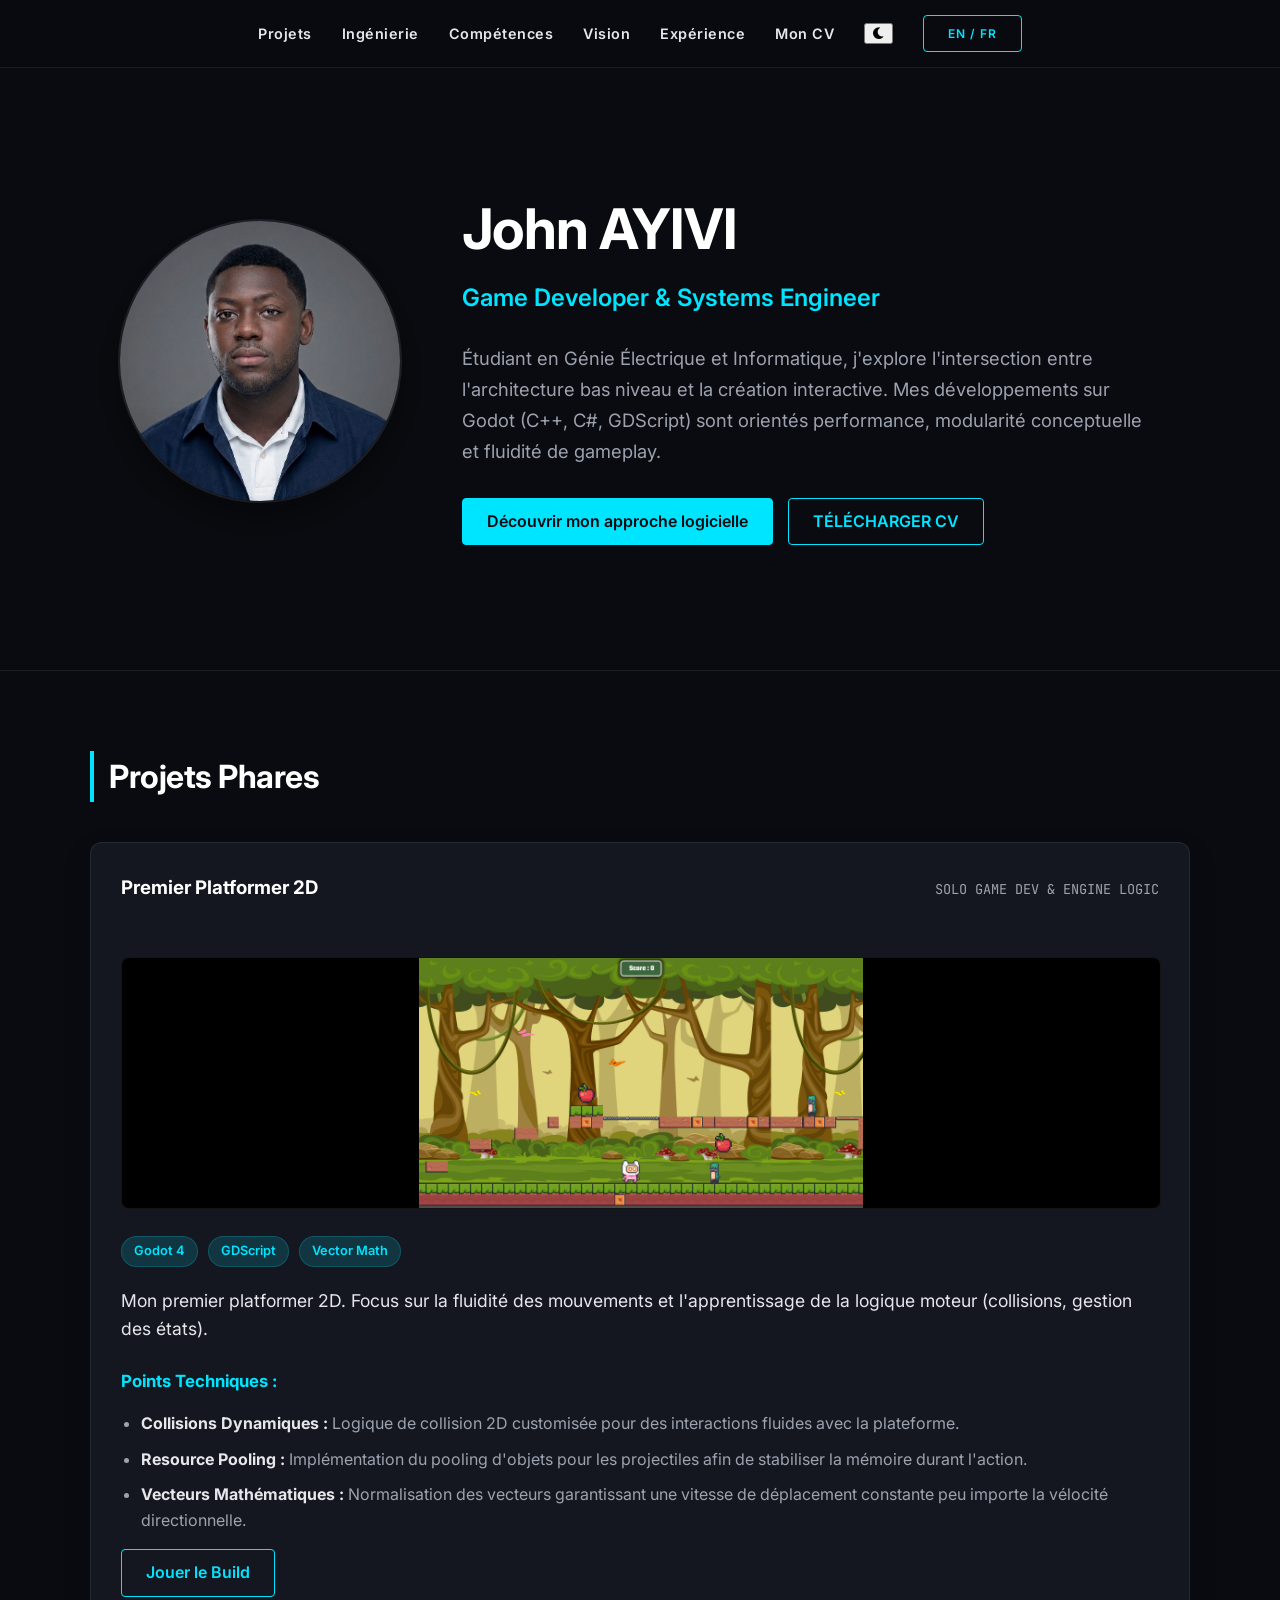
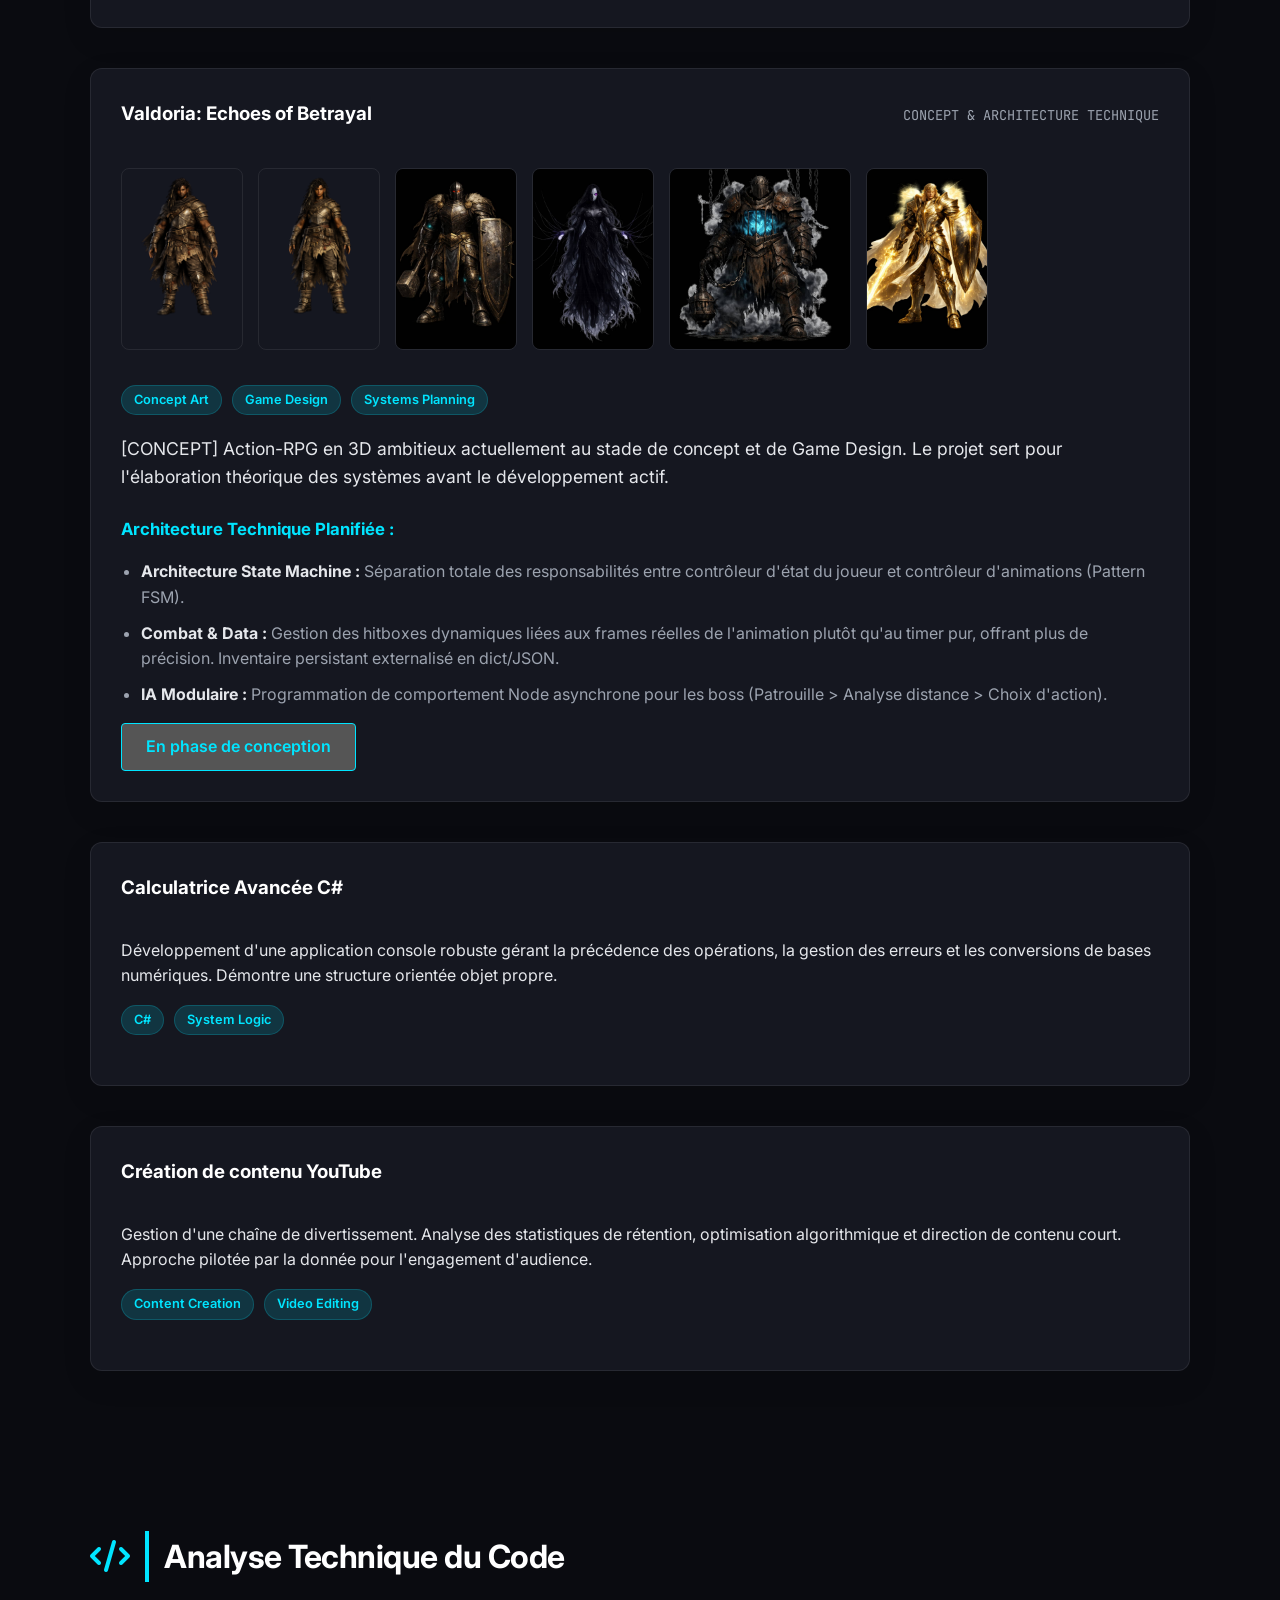
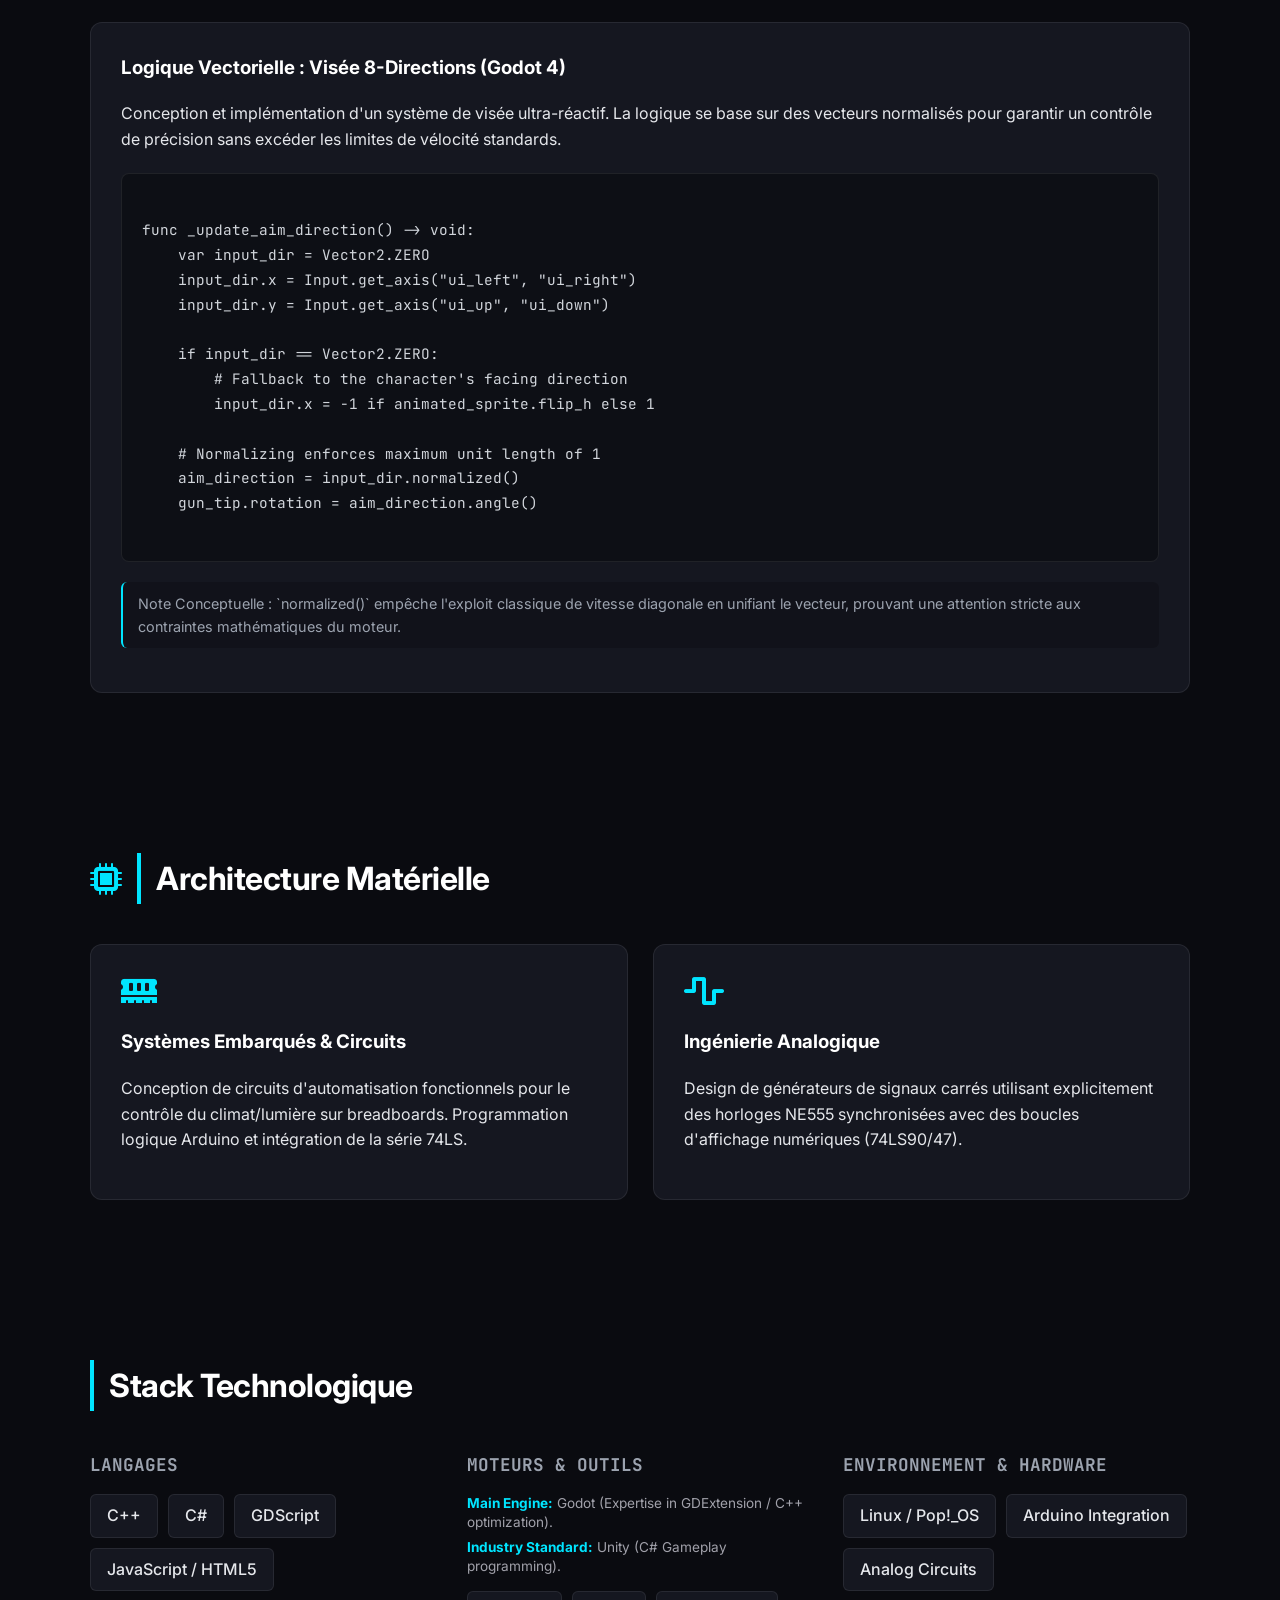
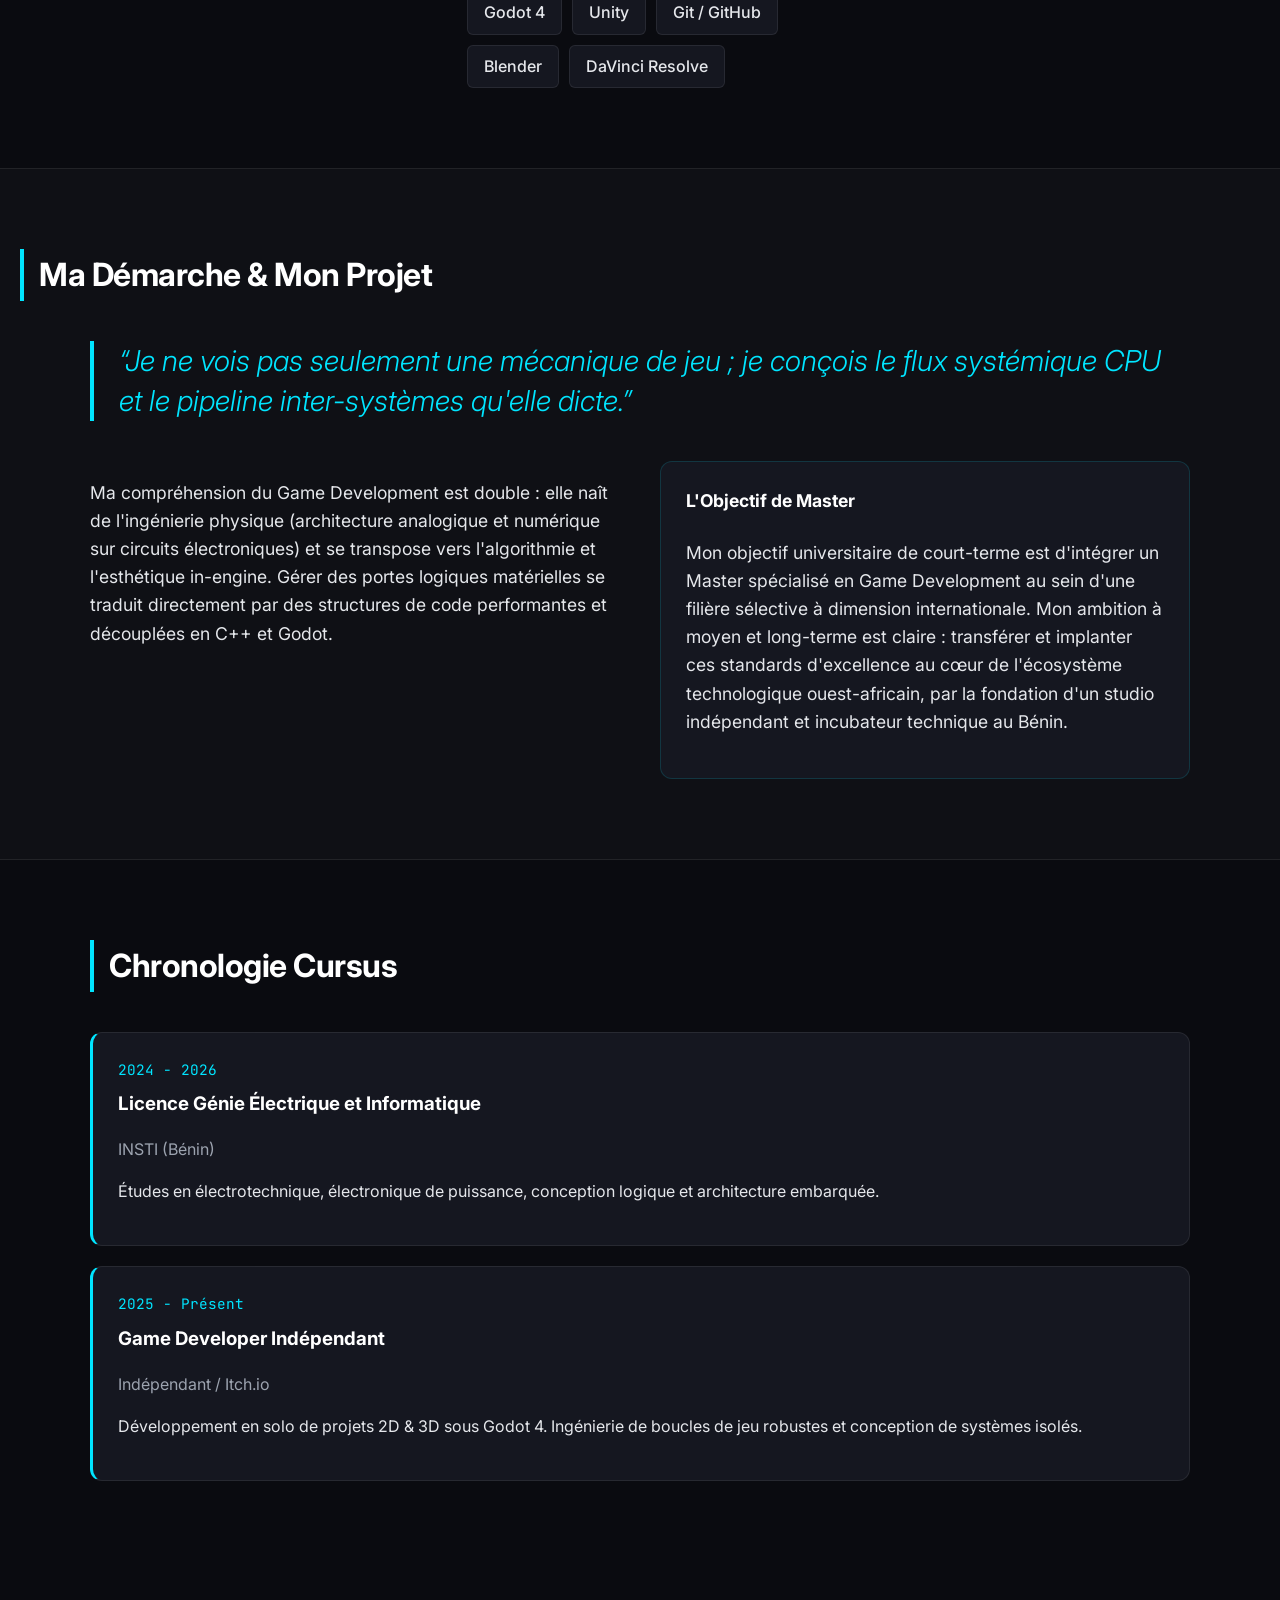
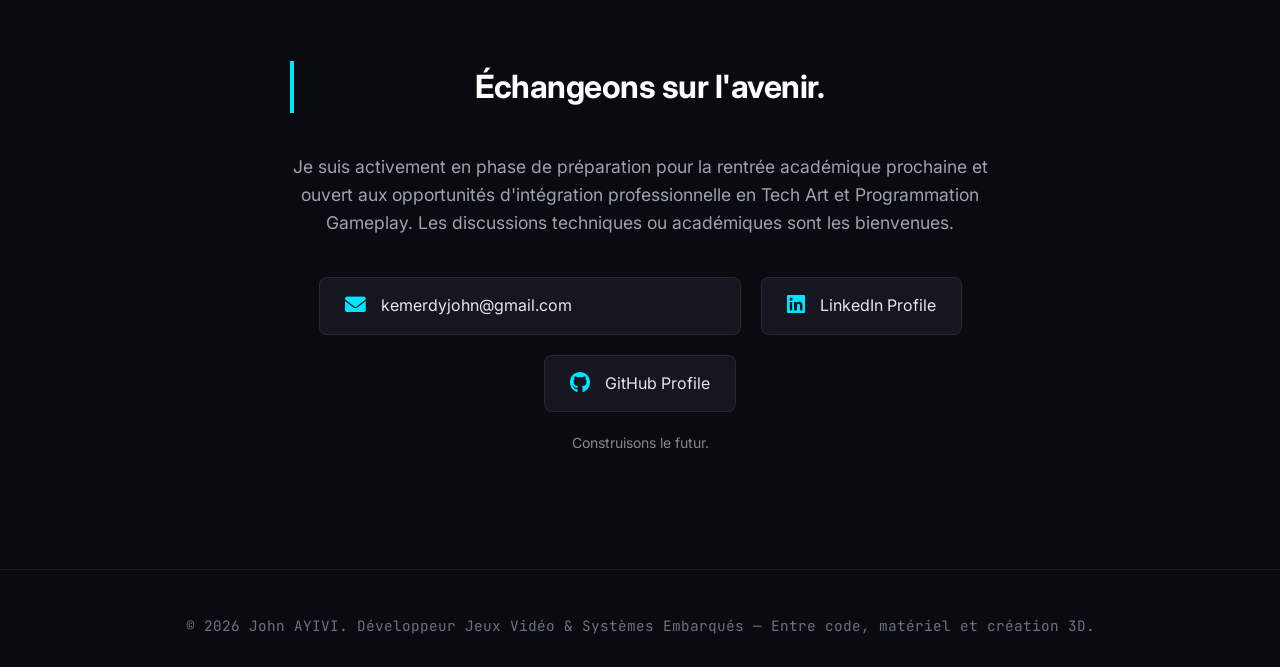
==== index.html @ 92409560 "Update role to Game Developer & Systems Engineer and added Godot/Unity specifics" ====
<!DOCTYPE html>
<html lang="fr">

<head>
    <meta charset="UTF-8">
    <meta name="viewport" content="width=device-width, initial-scale=1.0">
    <meta name="description"
        content="Portfolio de John AYIVI - Game Developer & Systems Engineer. Spécialisé en conception système Godot, Unity, C++, C#.">
    <meta name="keywords"
        content="développeur, game developer, systems engineer, game engine, godot, unity, C++, C#, portfolio">
    <meta name="author" content="John AYIVI">
    <title>John AYIVI | Game Developer & Systems Engineer</title>
    <link rel="stylesheet" href="https://cdnjs.cloudflare.com/ajax/libs/font-awesome/6.0.0/css/all.min.css">
    <link rel="stylesheet" href="style.css">
    <link
        href="https://fonts.googleapis.com/css2?family=Inter:wght@300;400;600;800&family=JetBrains+Mono:wght@400;700&display=swap"
        rel="stylesheet">
</head>

<body>

    <nav class="navbar">
        <div class="nav-container">
            <a href="#projects" class="nav-link" data-en="Projects" data-fr="Projets">Projets</a>
            <a href="#technical-breakdown" class="nav-link" data-en="Engineering" data-fr="Ingénierie">Ingénierie</a>
            <a href="#skills" class="nav-link" data-en="Skills" data-fr="Compétences">Compétences</a>
            <a href="#about" class="nav-link" data-en="Vision" data-fr="Vision">Vision</a>
            <a href="#experience" class="nav-link" data-en="Experience" data-fr="Expérience">Expérience</a>
            <a href="cv/cv.html" class="nav-link" data-en="CV" data-fr="Mon CV" target="_blank">Mon CV</a>
            <button id="theme-toggle" class="theme-btn"><i class="fas fa-moon"></i></button>
            <button id="lang-toggle" class="ui-btn lang-btn nav-lang-btn">EN / FR</button>
        </div>
    </nav>

    <header>
        <div class="header-container">
            <div class="hero-banner">
                <img src="image de profil.png" alt="John AYIVI Profile" class="hero-char">
            </div>
            <div class="header-content">
                <h1 data-en="John AYIVI" data-fr="John AYIVI">John AYIVI</h1>
                <h2 class="role-title" data-en="Game Developer & Systems Engineer"
                    data-fr="Game Developer & Systems Engineer">Game Developer & Systems Engineer</h2>
                <p class="subtitle"
                    data-en="Electrical and Computer Engineering student exploring the intersection of low-level architecture and interactive creation. My work in (Godot, C++, C#, GDScript) is driven by performance, conceptual modularity, and gameplay fluidity."
                    data-fr="Étudiant en Génie Électrique et Informatique, j'explore l'intersection entre l'architecture bas niveau et la création interactive. Mes développements sur Godot (C++, C#, GDScript) sont orientés performance, modularité conceptuelle et fluidité de gameplay.">
                    Étudiant en Génie Électrique et Informatique, j'explore l'intersection entre l'architecture bas
                    niveau et la création interactive. Mes développements sur (Godot ,C++, C#, GDScript) sont orientés
                    performance, modularité conceptuelle et fluidité de gameplay.
                </p>

                <div class="header-actions">
                    <a href="#projects" class="ui-btn primary-btn" data-en="Discover My Approach"
                        data-fr="Découvrir mon approche logicielle">Découvrir mon approche logicielle</a>
                    <a href="cv/cv.html" class="ui-btn cv-btn" data-en="DOWNLOAD CV" data-fr="TÉLÉCHARGER CV"
                        target="_blank">TÉLÉCHARGER CV</a>
                </div>
            </div>
        </div>
    </header>

    <section id="projects">
        <h2 class="section-title" data-en="Featured Projects" data-fr="Projets Phares">Projets Phares</h2>
        <div class="projects-grid">

            <div class="project-card case-study">
                <div class="project-header">
                    <h3 data-en="First 2D Platformer" data-fr="Premier Platformer 2D">Premier Platformer 2D</h3>
                    <span class="project-role" data-en="Solo Game Dev & Engine Logic"
                        data-fr="Solo Game Dev & Engine Logic">Solo Game Dev & Engine Logic</span>
                </div>

                <img src="premier_platformer.png" alt="Capture d'écran du Platformer 2D" class="project-hero-img">

                <div class="project-stack">
                    <span class="tech-badge">Godot 4</span>
                    <span class="tech-badge">GDScript</span>
                    <span class="tech-badge">Vector Math</span>
                </div>

                <p class="project-pitch"
                    data-en="My first 2D platformer. Focused on movement fluidity and learning core engine logic (collisions, state management)."
                    data-fr="Mon premier platformer 2D. Focus sur la fluidité des mouvements et l'apprentissage de la logique moteur (collisions, gestion des états).">
                    Mon premier platformer 2D. Focus sur la fluidité des mouvements et l'apprentissage de la logique
                    moteur (collisions, gestion des états).</p>

                <div class="project-details-list">
                    <h4 data-en="Technical Highlights:" data-fr="Points Techniques :">Points Techniques :</h4>
                    <ul>
                        <li data-en="<strong>Dynamic Collisions:</strong> Custom 2D collision logic for smooth platforming interactions."
                            data-fr="<strong>Collisions Dynamiques :</strong> Logique de collision 2D customisée pour des interactions fluides avec la plateforme.">
                            <strong>Collisions Dynamiques :</strong> Logique de collision 2D customisée pour des
                            interactions fluides avec la plateforme.
                        </li>
                        <li data-en="<strong>Resource Pooling:</strong> Implemented object pulling for projectiles to maintain stable memory."
                            data-fr="<strong>Resource Pooling :</strong> Implémentation du pooling d'objets pour les projectiles afin de stabiliser la mémoire durant l'action.">
                            <strong>Resource Pooling :</strong> Implémentation du pooling d'objets pour les projectiles
                            afin de stabiliser la mémoire durant l'action.
                        </li>
                        <li data-en="<strong>Vector Math:</strong> Normalized vectors ensuring constant unit movement speed."
                            data-fr="<strong>Vecteurs Mathématiques :</strong> Normalisation des vecteurs garantissant une vitesse de déplacement constante peu importe la vélocité directionnelle.">
                            <strong>Vecteurs Mathématiques :</strong> Normalisation des vecteurs garantissant une
                            vitesse de déplacement constante peu importe la vélocité directionnelle.
                        </li>
                    </ul>
                </div>

                <div class="project-links">
                    <a href="javascript:void(0)" class="ui-btn itch-btn pending-build"
                        data-en="Play Build" data-fr="Jouer le Build"><i class="fab fa-itch-io"></i> Jouer le Build</a>
                </div>
            </div>

            <div class="project-card case-study">
                <div class="project-header">
                    <h3 data-en="Valdoria: Echoes of Betrayal" data-fr="Valdoria: Echoes of Betrayal">Valdoria: Echoes
                        of Betrayal</h3>
                    <span class="project-role" data-en="Game Concept & Technical Design"
                        data-fr="Concept & Architecture Technique">Concept & Architecture Technique</span>
                </div>

                <!-- Visuels Intégrés -->
                <div class="project-carousel">
                    <img src="perso principal male.jpg" alt="Perso Principal Male" loading="lazy">
                    <img src="perso principal female.png" alt="Perso Principal Female" loading="lazy">
                    <img src="Viktor.jpg" alt="Viktor" loading="lazy">
                    <img src="La reine des ombres.jpg" alt="La reine des ombres" loading="lazy">
                    <img src="barron de fer.jpg" alt="Barron de fer" loading="lazy">
                    <img src="le pretre.jpg" alt="Le prêtre" loading="lazy">
                </div>

                <div class="project-stack">
                    <span class="tech-badge">Concept Art</span>
                    <span class="tech-badge">Game Design</span>
                    <span class="tech-badge">Systems Planning</span>
                </div>

                <p class="project-pitch"
                    data-en="[CONCEPT] Ambitious 3D Action-RPG currently in the conceptualization and system design phase. Focuses on planning tactical engagement mechanics."
                    data-fr="[CONCEPT] Action-RPG en 3D ambitieux actuellement au stade de concept et de Game Design. Le projet sert pour l'élaboration théorique des systèmes avant le développement actif.">
                    <strong>[PROJET CONCEPTUEL]</strong> Action-RPG en 3D ambitieux actuellement au stade de concept et de Game Design. 
                    Le but de ce projet est de planifier théoriquement tous les systèmes (combats, IA, architecture d'état) avant d'entamer la production active sur moteur.</p>

                <div class="project-details-list">
                    <h4 data-en="Planned Technical Architecture:" data-fr="Architecture Technique Planifiée :">Architecture Technique Planifiée :</h4>
                    <ul>
                        <li data-en="<strong>State Machine Architecture:</strong> Total separation of concerns between player state controller and animation controller (FSM Pattern)."
                            data-fr="<strong>Architecture State Machine :</strong> Séparation totale des responsabilités entre contrôleur d'état du joueur et contrôleur d'animations (Pattern FSM).">
                            <strong>Architecture State Machine :</strong> Séparation totale des responsabilités entre
                            contrôleur d'état du joueur et contrôleur d'animations (Pattern FSM).
                        </li>
                        <li data-en="<strong>Combat & Data:</strong> Dynamic hitboxes tied to actual animation frames rather than timers for absolute precision. Persistent inventory exported externally via Dictionaries/JSON."
                            data-fr="<strong>Combat & Data :</strong> Gestion des hitboxes dynamiques liées aux frames réelles de l'animation plutôt qu'au timer pur, offrant plus de précision. Inventaire persistant externalisé en dict/JSON.">
                            <strong>Combat & Data :</strong> Gestion des hitboxes dynamiques liées aux frames réelles de
                            l'animation plutôt qu'au timer pur, offrant plus de précision. Inventaire persistant
                            externalisé en dict/JSON.
                        </li>
                        <li data-en="<strong>Modular AI:</strong> Programming asynchronous 'Behavior Nodes' for bosses (Patrol > Distance Analysis > Action Selection)."
                            data-fr="<strong>IA Modulaire :</strong> Programmation de comportement Node asynchrone pour les boss (Patrouille > Analyse distance > Choix d'action).">
                            <strong>IA Modulaire :</strong> Programmation de comportement Node asynchrone pour les boss
                            (Patrouille > Analyse distance > Choix d'action).
                        </li>
                    </ul>
                </div>

                <div class="project-links">
                    <span class="ui-btn pending-build" style="background:#555; cursor:pointer;" data-en="In Conceptual Phase"
                        data-fr="En phase de conception"><i class="fas fa-pencil-ruler"></i> En phase de conception</span>
                </div>
            </div>

            <!-- Projets annexes -->
            <div class="project-card">
                <h3 data-en="C# Advanced Calculator" data-fr="Calculatrice Avancée C#">Calculatrice Avancée C#</h3>
                <p data-en="Developed a robust console logic application handling operation precedence, error management, and numeric base conversions. Demonstrates clean OOP structure."
                    data-fr="Développement d'une application console robuste gérant la précédence des opérations, la gestion des erreurs et les conversions de bases numériques. Démontre une structure orientée objet propre.">
                    Développement d'une application console robuste gérant la précédence des opérations, la gestion des
                    erreurs et les conversions de bases numériques. Démontre une structure orientée objet propre.</p>
                <div class="project-stack small">
                    <span class="tech-badge">C#</span>
                    <span class="tech-badge">System Logic</span>
                </div>
            </div>

            <div class="project-card">
                <h3 data-en="YouTube Content Management" data-fr="Création de contenu YouTube">Création de contenu
                    YouTube</h3>
                <p data-en="Managing an entertainment channel. Analyzed retention statistics, applied algorithmic optimization, and directed short-form content. Data-driven approach to audience engagement."
                    data-fr="Gestion d'une chaîne de divertissement. Analyse des statistiques de rétention, optimisation algorithmique et direction de contenu court. Approche pilotée par la donnée pour l'engagement d'audience.">
                    Gestion d'une chaîne de divertissement. Analyse des statistiques de rétention, optimisation
                    algorithmique et direction de contenu court. Approche pilotée par la donnée pour l'engagement
                    d'audience.</p>
                <div class="project-stack small">
                    <span class="tech-badge">Content Creation</span>
                    <span class="tech-badge">Video Editing</span>
                </div>
            </div>



        </div>
    </section>

    <!-- SECTION: TECHNICAL BREAKDOWN -->
    <section id="technical-breakdown">
        <div class="section-header">
            <i class="fas fa-code tech-icon"></i>
            <h2 class="section-title" data-en="Technical Deep-Dive" data-fr="Analyse Technique du Code">Analyse
                Technique du Code</h2>
        </div>
        <div class="tech-card">
            <h3 data-en="8-Direction Aiming Vector Logic (Godot 4)"
                data-fr="Logique Vectorielle : Visée 8-Directions (Godot 4)">Logique Vectorielle : Visée 8-Directions
                (Godot 4)</h3>
            <p data-en="Conceived and implemented a responsive aiming system. The logic relies on normalized vectors to ensure precise control mapping without exceeding standard velocity bounds."
                data-fr="Conception et implémentation d'un système de visée ultra-réactif. La logique se base sur des vecteurs normalisés pour garantir un contrôle de précision sans excéder les limites de vélocité standards.">
                Conception et implémentation d'un système de visée ultra-réactif. La logique se base sur des vecteurs
                normalisés pour garantir un contrôle de précision sans excéder les limites de vélocité standards.</p>
            <div class="code-container">
                <pre><code>
func _update_aim_direction() -> void:
    var input_dir = Vector2.ZERO
    input_dir.x = Input.get_axis("ui_left", "ui_right")
    input_dir.y = Input.get_axis("ui_up", "ui_down")
    
    if input_dir == Vector2.ZERO:
        # Fallback to the character's facing direction
        input_dir.x = -1 if animated_sprite.flip_h else 1
    
    # Normalizing enforces maximum unit length of 1
    aim_direction = input_dir.normalized()
    gun_tip.rotation = aim_direction.angle()
                </code></pre>
            </div>
            <p class="tech-note"
                data-en="Design Note: <code>normalized()</code> prevents the common diagonal speed exploit by maintaining uniform output vector length, showcasing attention to engine mathematical constraints."
                data-fr="Note Conceptuelle : `normalized()` empêche l'exploit classique de vitesse diagonale en unifiant le vecteur, prouvant une attention stricte aux contraintes mathématiques du moteur.">
                <strong>Note Conceptuelle :</strong> <code>normalized()</code> empêche l'exploit classique de vitesse
                diagonale en unifiant le vecteur, prouvant une attention stricte aux contraintes mathématiques du
                moteur.
            </p>
        </div>
    </section>

    <!-- SECTION: HARDWARE & LOW-LEVEL -->
    <section id="hardware">
        <div class="section-header">
            <i class="fas fa-microchip tech-icon"></i>
            <h2 class="section-title" data-en="Hardware Architecture" data-fr="Architecture Matérielle">Architecture
                Matérielle</h2>
        </div>
        <div class="hardware-grid">
            <div class="hardware-item">
                <i class="fas fa-memory"></i>
                <h3 data-en="Embedded Systems & Circuits" data-fr="Systèmes Embarqués & Circuits">Systèmes Embarqués &
                    Circuits</h3>
                <p data-en="Built functional automation circuits for smart climate/lighting control on breadboards. Programmed Arduino logic and integrated 74LS series gates."
                    data-fr="Conception de circuits d'automatisation fonctionnels pour le contrôle du climat/lumière sur breadboards. Programmation logique Arduino et intégration de la série 74LS.">
                    Conception de circuits d'automatisation fonctionnels pour le contrôle du climat/lumière sur
                    breadboards. Programmation logique Arduino et intégration de la série 74LS.</p>
            </div>
            <div class="hardware-item">
                <i class="fas fa-wave-square"></i>
                <h3 data-en="Analog Logic Engineering" data-fr="Ingénierie Analogique">Ingénierie Analogique</h3>
                <p data-en="Designed square wave signal generators explicitly using NE555 analog timers mapped for digital synchronization (74LS90/47 display loops)."
                    data-fr="Design de générateurs de signaux carrés utilisant explicitement des horloges NE555 synchronisées avec des boucles d'affichage numériques (74LS90/47).">
                    Design de générateurs de signaux carrés utilisant explicitement des horloges NE555 synchronisées
                    avec des boucles d'affichage numériques (74LS90/47).</p>
            </div>
        </div>
    </section>

    <section id="skills">
        <h2 class="section-title" data-en="Technical Stack" data-fr="Stack Technologique">Stack Technologique</h2>
        <div class="skills-grid">
            <div class="skill-category">
                <h3 data-en="Languages" data-fr="Langages">Langages</h3>
                <div class="skill-tags">
                    <span class="skill-tag">C++</span>
                    <span class="skill-tag">C#</span>
                    <span class="skill-tag">GDScript</span>
                    <span class="skill-tag">JavaScript / HTML5</span>
                </div>
            </div>
            <div class="skill-category">
                <h3 data-en="Engines & Tools" data-fr="Moteurs & Outils">Moteurs & Outils</h3>
                <div style="margin-bottom: 15px; font-size: 0.85em; color: #a1a1aa; line-height: 1.4;">
                    <div style="margin-bottom: 6px;" data-en="<strong style='color: var(--accent-color);'>Main Engine:</strong> Godot (Expertise in GDExtension / C++ optimization)." data-fr="<strong style='color: var(--accent-color);'>Main Engine:</strong> Godot (Expertise in GDExtension / C++ optimization)."><strong style="color: var(--accent-color);">Main Engine:</strong> Godot (Expertise in GDExtension / C++ optimization).</div>
                    <div data-en="<strong style='color: var(--accent-color);'>Industry Standard:</strong> Unity (C# Gameplay programming)." data-fr="<strong style='color: var(--accent-color);'>Industry Standard:</strong> Unity (C# Gameplay programming)."><strong style="color: var(--accent-color);">Industry Standard:</strong> Unity (C# Gameplay programming).</div>
                </div>
                <div class="skill-tags">
                    <span class="skill-tag">Godot 4</span>
                    <span class="skill-tag">Unity</span>
                    <span class="skill-tag">Git / GitHub</span>
                    <span class="skill-tag">Blender</span>
                    <span class="skill-tag">DaVinci Resolve</span>
                </div>
            </div>
            <div class="skill-category">
                <h3 data-en="Environment & Hardware" data-fr="Environnement & Hardware">Environnement & Hardware</h3>
                <div class="skill-tags">
                    <span class="skill-tag">Linux / Pop!_OS</span>
                    <span class="skill-tag">Arduino Integration</span>
                    <span class="skill-tag">Analog Circuits</span>
                </div>
            </div>
        </div>
    </section>

    <section id="about" class="alt-bg">
        <h2 class="section-title" data-en="My Vision & Academic Mission" data-fr="Ma Démarche & Mon Projet">Ma Démarche
            & Mon Projet</h2>
        <div class="about-card">
            <blockquote class="vision-quote"
                data-en="&ldquo;I don't just see a game mechanic; I design the systemic CPU flow and inter-system pipeline it dictates.&rdquo;"
                data-fr="&ldquo;Je ne vois pas seulement une mécanique de jeu ; je conçois le flux systémique CPU et le pipeline inter-systèmes qu'elle dicte.&rdquo;">
                &ldquo;Je ne vois pas seulement une mécanique de jeu ; je conçois le flux systémique CPU et le pipeline
                inter-systèmes qu'elle dicte.&rdquo;
            </blockquote>

            <div class="intent-content">
                <p data-en="My understanding of Game Development is twofold: it is born from physical engineering (analog and digital circuit architecture) and transitions into algorithmic aesthetics within the engine. Managing logic gates directly translates into efficient, decoupled code structures in C++ and Godot."
                    data-fr="Ma compréhension du Game Development est double : elle naît de l'ingénierie physique (architecture analogique et numérique sur circuits électroniques) et se transpose vers l'algorithmie et l'esthétique in-engine. Gérer des portes logiques matérielles se traduit directement par des structures de code performantes et découplées en C++ et Godot.">
                    Ma compréhension du Game Development est double : elle naît de l'ingénierie physique (architecture
                    analogique et numérique sur circuits électroniques) et se transpose vers l'algorithmie et
                    l'esthétique in-engine. Gérer des portes logiques matérielles se traduit directement par des
                    structures de code performantes et découplées en C++ et Godot.
                </p>
                <div class="intent-highlight">
                    <h4 data-en="The Master's Objective" data-fr="L'Objectif de Master">L'Objectif de Master</h4>
                    <p data-en="My immediate academic goal is to join a specialized Master’s program in Game Development to master global industry standards. This academic achievement is the foundation of a clear ambition: to acquire elite technical expertise and subsequently implant these standards back into the West African technological ecosystem by establishing an innovative development and incubation studio in Benin."
                        data-fr="Mon objectif universitaire de court-terme est d'intégrer un Master spécialisé en Game Development au sein d'une filière sélective à dimension internationale. Mon ambition à moyen et long-terme est claire : transférer et implanter ces standards d'excellence au cœur de l'écosystème technologique ouest-africain, par la fondation d'un studio indépendant et incubateur technique au Bénin.">
                        Mon objectif universitaire de court-terme est d'intégrer un Master spécialisé en Game
                        Development au sein d'une filière sélective à dimension internationale. Mon ambition à moyen et
                        long-terme est claire : transférer et implanter ces standards d'excellence au cœur de
                        l'écosystème technologique ouest-africain, par la fondation d'un studio indépendant et
                        incubateur technique au Bénin.
                    </p>
                </div>
            </div>
        </div>
    </section>

    <section id="experience">
        <h2 class="section-title" data-en="Timeline" data-fr="Chronologie Cursus">Chronologie Cursus</h2>
        <div class="experience-grid">
            <div class="experience-item">
                <div class="exp-date">2024 - 2026</div>
                <h3 data-en="Electrical & Computer Engineering (L2)" data-fr="Licence Génie Électrique et Informatique">
                    Licence Génie Électrique et Informatique</h3>
                <h4 class="exp-org" data-en="INSTI (Benin)" data-fr="INSTI (Bénin)">INSTI (Bénin)</h4>
                <p data-en="Studies in electrotechnics, electronics, logic design, and embedded systems architecture."
                    data-fr="Études en électrotechnique, électronique de puissance, conception logique et architecture embarquée.">
                    Études en électrotechnique, électronique de puissance, conception logique et architecture embarquée.
                </p>
            </div>
            <div class="experience-item">
                <div class="exp-date" data-en="2025 - Present" data-fr="2025 - Présent">2025 - Présent</div>
                <h3 data-en="Independent Game Developer" data-fr="Game Developer Indépendant">Game Developer Indépendant
                </h3>
                <h4 class="exp-org" data-en="Freelance / Studio Research" data-fr="Indépendant / Itch.io">Indépendant /
                    Itch.io</h4>
                <p data-en="Spearheading solo development of 2D & 3D projects using Godot 4. Engineering robust game loops and system design architectures."
                    data-fr="Développement en solo de projets 2D & 3D sous Godot 4. Ingénierie de boucles de jeu robustes et conception de systèmes isolés.">
                    Développement en solo de projets 2D & 3D sous Godot 4. Ingénierie de boucles de jeu robustes et
                    conception de systèmes isolés.</p>
            </div>
        </div>
    </section>

    <section id="contact" class="contact-section">
        <div class="contact-container">
            <h2 class="section-title" data-en="Ready for the Next Challenge." data-fr="Échangeons sur l'avenir.">
                Échangeons sur l'avenir.</h2>
            <p class="contact-pitch"
                data-en="I am actively preparing for the upcoming academic year and highly open to professional integration opportunities (studio or collaborations) in Tech Art and Gameplay Programming."
                data-fr="Je suis activement en phase de préparation pour la rentrée académique prochaine et ouvert aux opportunités d'intégration professionnelle en Tech Art et Programmation Gameplay. Les discussions techniques ou académiques sont les bienvenues.">
                Je suis activement en phase de préparation pour la rentrée académique prochaine et ouvert aux
                opportunités d'intégration professionnelle en Tech Art et Programmation Gameplay. Les discussions
                techniques ou académiques sont les bienvenues.</p>

            <div class="contact-links">
                <div class="contact-method"
                    onclick="navigator.clipboard.writeText('kemerdyjohn@gmail.com'); alert('Email copié dans le presse-papier !');">
                    <i class="fas fa-envelope"></i>
                    <span class="contact-detail">kemerdyjohn@gmail.com</span>
                    <span class="copy-hint" data-en="(Click to copy)" data-fr="(Cliquer pour copier)">(Cliquer pour
                        copier)</span>
                </div>
                <a href="https://www.linkedin.com/in/john-dev88" target="_blank" class="contact-method link">
                    <i class="fab fa-linkedin"></i>
                    <span class="contact-detail">LinkedIn Profile</span>
                </a>
                <a href="https://github.com/shinkiflinn-ops" target="_blank" class="contact-method link">
                    <i class="fab fa-github"></i>
                    <span class="contact-detail">GitHub Profile</span>
                </a>
            </div>
            <p style="margin-top:20px; font-size:14px; color:#888;" data-en="Let's build the future."
                data-fr="Construisons le futur.">Construisons le futur.</p>
        </div>
    </section>

    <footer>
        <p data-en="&copy; 2026 John AYIVI. Game &amp; Embedded Systems Developer — Where code, hardware, and 3D meet."
            data-fr="&copy; 2026 John AYIVI. Développeur Jeux Vidéo &amp; Systèmes Embarqués — Entre code, matériel et création 3D.">
            &copy; 2026 John AYIVI. Développeur Jeux Vidéo &amp; Systèmes Embarqués — Entre code, matériel et création 3D.
        </p>
    </footer>

    <!-- Image Expansion Modal (Maintained for Screenshots) -->
    <div id="image-modal" class="modal">
        <span class="close-img">&times;</span>
        <img class="img-modal-content" id="expanded-img">
        <div id="img-caption"></div>
    </div>

    <script src="script.js"></script>
</body>

</html>
---- style.css ----
:root {
    --bg-color: #0a0b10; /* Darker, premium Charcoal Blue */
    --text-color: #e5e7eb; /* Soft white/gray */
    --accent-color: #00E5FF; /* Vibrant Tech Cyan */
    --accent-glow: rgba(0, 229, 255, 0.15); /* Soft cyan glow */
    --card-bg: #151720; /* Slightly elevated from background */
    --ui-border: rgba(255, 255, 255, 0.08); /* 1px very subtle border */
    --code-bg: #0d0f15;
}

/* Light Theme Variables */
[data-theme="light"] {
    --bg-color: #f8f9fa;
    --text-color: #1f2937;
    --accent-color: #0c8a99;
    --card-bg: #ffffff;
    --ui-border: rgba(0, 0, 0, 0.1);
    --code-bg: #f1f5f9;
}

body {
    margin: 0;
    font-family: 'Inter', sans-serif;
    background-color: var(--bg-color);
    color: var(--text-color);
    line-height: 1.6;
    transition: background-color 0.3s ease, color 0.3s ease;
}

h1, h2, h3, h4 {
    color: #ffffff;
    margin-top: 0;
}

[data-theme="light"] h1, [data-theme="light"] h2, [data-theme="light"] h3, [data-theme="light"] h4 {
    color: #111827;
}

/* --- NAVIGATION --- */
.navbar {
    position: fixed;
    top: 0;
    width: 100%;
    background-color: rgba(10, 11, 16, 0.85);
    backdrop-filter: blur(12px); /* Glassmorphism */
    -webkit-backdrop-filter: blur(12px);
    border-bottom: 1px solid var(--ui-border);
    z-index: 1000;
    padding: 15px 20px;
    display: flex;
    justify-content: center;
    box-sizing: border-box;
}

[data-theme="light"] .navbar {
    background-color: rgba(248, 249, 250, 0.85);
}

.nav-container {
    display: flex;
    gap: 30px;
    align-items: center;
}

.nav-link {
    color: var(--text-color);
    text-decoration: none;
    font-weight: 600;
    font-size: 0.9em;
    transition: color 0.2s;
    letter-spacing: 0.5px;
}

.nav-link:hover {
    color: var(--accent-color);
}

.nav-lang-btn {
    padding: 4px 10px;
    font-size: 0.75em;
    letter-spacing: 1px;
}

/* --- BUTTONS --- */
.ui-btn {
    background-color: transparent;
    border: 1px solid var(--accent-color);
    color: var(--accent-color);
    padding: 10px 24px;
    text-decoration: none;
    border-radius: 4px;
    font-weight: 600;
    cursor: pointer;
    transition: all 0.2s ease;
    display: inline-block;
    font-family: 'Inter', sans-serif;
}

.ui-btn.primary-btn {
    background-color: var(--accent-color);
    color: #0a0b10;
}

.ui-btn.primary-btn:hover {
    background-color: transparent;
    color: var(--accent-color);
    box-shadow: 0 0 15px var(--accent-glow);
}

.ui-btn:hover {
    background-color: var(--accent-glow);
}

/* --- HEADER / HERO --- */
header {
    padding: 140px 20px 80px;
    border-bottom: 1px solid var(--ui-border);
    min-height: 50vh;
    display: flex;
    align-items: center;
}

.header-container {
    max-width: 1100px;
    margin: 0 auto;
    display: flex;
    gap: 60px;
    align-items: center;
}

.hero-banner {
    flex-shrink: 0;
}

.hero-char {
    width: 280px;
    height: 280px;
    border-radius: 50%;
    object-fit: cover;
    border: 2px solid var(--ui-border);
    box-shadow: 0 15px 35px rgba(0,0,0,0.4);
    filter: grayscale(20%);
    transition: filter 0.3s ease;
}

.hero-char:hover {
    filter: grayscale(0%);
    border-color: var(--accent-color);
}

.header-content {
    flex-grow: 1;
}

.header-content h1 {
    font-size: 3.5em;
    letter-spacing: -1px;
    margin-bottom: 5px;
}

.role-title {
    color: var(--accent-color);
    font-size: 1.5em;
    margin-bottom: 25px;
    font-weight: 600;
}

.subtitle {
    font-size: 1.15em;
    color: #9ca3af;
    max-width: 700px;
    margin-bottom: 30px;
    line-height: 1.7;
}

[data-theme="light"] .subtitle {
    color: #4b5563;
}

.header-actions {
    display: flex;
    gap: 15px;
}

/* --- SECTIONS MAIN --- */
section {
    padding: 80px 20px;
    max-width: 1100px;
    margin: 0 auto;
}

.section-title {
    font-size: 2em;
    border-left: 4px solid var(--accent-color);
    padding-left: 15px;
    margin-bottom: 40px;
    letter-spacing: -0.5px;
}

/* --- PROJECTS GRID --- */
.projects-grid {
    display: flex;
    flex-direction: column;
    gap: 40px;
}

.project-card {
    background-color: var(--card-bg);
    border: 1px solid var(--ui-border);
    border-radius: 12px;
    padding: 30px;
    box-shadow: 0 10px 30px rgba(0,0,0,0.1);
    transition: transform 0.3s ease, border-color 0.3s ease;
}

.project-card:hover {
    transform: translateY(-4px);
    border-color: var(--accent-color);
}

.project-header {
    display: flex;
    justify-content: space-between;
    align-items: baseline;
    margin-bottom: 15px;
}

.project-role {
    font-family: 'JetBrains Mono', monospace;
    font-size: 0.85em;
    color: #9ca3af;
    text-transform: uppercase;
}

.project-stack {
    display: flex;
    gap: 10px;
    margin-bottom: 20px;
    flex-wrap: wrap;
}

.tech-badge {
    background: var(--accent-glow);
    color: var(--accent-color);
    padding: 4px 12px;
    border-radius: 50px;
    font-size: 0.8em;
    font-weight: 600;
    border: 1px solid rgba(0, 229, 255, 0.2);
}

.project-pitch {
    font-size: 1.1em;
    margin-bottom: 25px;
}

.project-details-list h4 {
    color: var(--accent-color);
    margin-bottom: 10px;
    font-size: 1.05em;
}

.project-details-list ul {
    padding-left: 20px;
    color: #9ca3af;
}

[data-theme="light"] .project-details-list ul {
    color: #4b5563;
}

.project-details-list li {
    margin-bottom: 10px;
}

.project-details-list strong {
    color: var(--text-color);
}

/* Carousel / Images */
.project-carousel {
    display: flex;
    overflow-x: auto;
    gap: 15px;
    margin: 20px 0 25px 0;
    padding-bottom: 10px;
    scroll-snap-type: x mandatory;
}

.project-carousel img {
    height: 180px;
    border-radius: 8px;
    scroll-snap-align: start;
    border: 1px solid var(--ui-border);
}

.project-hero-img {
    width: 100%;
    height: 250px;
    object-fit: contain;
    background-color: #000;
    border-radius: 8px;
    margin: 20px 0;
    border: 1px solid var(--ui-border);
}

/* Small Cards */
.project-card:not(.case-study) {
    display: flex;
    flex-direction: column;
}
.project-stack.small {
    margin-top: auto;
}

/* --- TECHNICAL BREAKDOWN --- */
.section-header {
    display: flex;
    align-items: center;
    gap: 15px;
    margin-bottom: 40px;
}
.tech-icon {
    font-size: 2em;
    color: var(--accent-color);
}
.section-header .section-title {
    margin-bottom: 0;
}

.tech-card {
    background-color: var(--card-bg);
    border: 1px solid var(--ui-border);
    border-radius: 12px;
    padding: 30px;
}

.code-container {
    background-color: var(--code-bg);
    border-radius: 8px;
    padding: 20px;
    overflow-x: auto;
    border: 1px solid var(--ui-border);
    margin: 20px 0;
}

.code-container pre {
    margin: 0;
}

.code-container code {
    font-family: 'JetBrains Mono', monospace;
    font-size: 0.9em;
    color: #d1d5db;
}

.tech-note {
    font-size: 0.9em;
    color: #9ca3af;
    background: rgba(0, 0, 0, 0.2);
    padding: 10px 15px;
    border-radius: 6px;
    border-left: 2px solid var(--accent-color);
}

/* --- HARDWARE --- */
.hardware-grid {
    display: grid;
    grid-template-columns: repeat(auto-fit, minmax(300px, 1fr));
    gap: 25px;
}

.hardware-item {
    background-color: var(--card-bg);
    padding: 30px;
    border-radius: 12px;
    border: 1px solid var(--ui-border);
}

.hardware-item i {
    font-size: 2em;
    color: var(--accent-color);
    margin-bottom: 20px;
}

/* --- SKILLS --- */
.skills-grid {
    display: grid;
    grid-template-columns: repeat(auto-fit, minmax(280px, 1fr));
    gap: 30px;
}

.skill-category h3 {
    margin-bottom: 15px;
    font-size: 1.1em;
    color: #9ca3af;
    text-transform: uppercase;
    font-family: 'JetBrains Mono', monospace;
}

.skill-tags {
    display: flex;
    flex-wrap: wrap;
    gap: 10px;
}

.skill-tag {
    background: var(--card-bg);
    border: 1px solid var(--ui-border);
    padding: 8px 16px;
    border-radius: 6px;
    font-weight: 500;
}

/* --- ABOUT & VISION --- */
.alt-bg {
    background-color: rgba(255, 255, 255, 0.02);
    border-top: 1px solid var(--ui-border);
    border-bottom: 1px solid var(--ui-border);
    max-width: 100%;
}

.about-card {
    max-width: 1100px;
    margin: 0 auto;
}

.vision-quote {
    font-size: 1.8em;
    font-weight: 300;
    line-height: 1.4;
    color: var(--accent-color);
    margin: 0 0 40px 0;
    padding-left: 25px;
    border-left: 4px solid var(--accent-color);
    font-style: italic;
}

.intent-content {
    font-size: 1.1em;
    display: grid;
    grid-template-columns: 1fr 1fr;
    gap: 40px;
}

.intent-highlight {
    background: var(--card-bg);
    padding: 25px;
    border-radius: 12px;
    border: 1px solid var(--accent-glow);
}

/* --- TIMELINE (EXPERIENCE) --- */
.experience-grid {
    display: flex;
    flex-direction: column;
    gap: 20px;
}

.experience-item {
    background: var(--card-bg);
    padding: 25px;
    border-radius: 12px;
    border-left: 3px solid var(--accent-color);
    border-right: 1px solid var(--ui-border);
    border-top: 1px solid var(--ui-border);
    border-bottom: 1px solid var(--ui-border);
}

.exp-date {
    font-family: 'JetBrains Mono', monospace;
    color: var(--accent-color);
    font-size: 0.9em;
    margin-bottom: 8px;
}

.exp-org {
    color: #9ca3af;
    margin-bottom: 15px;
    font-weight: 400;
}

/* --- CONTACT --- */
.contact-section {
    text-align: center;
    padding: 100px 20px;
}

.contact-container {
    max-width: 700px;
    margin: 0 auto;
}

.contact-pitch {
    font-size: 1.1em;
    margin-bottom: 40px;
    color: #9ca3af;
}

.contact-links {
    display: flex;
    flex-wrap: wrap;
    justify-content: center;
    gap: 20px;
}

.contact-method {
    background: var(--card-bg);
    border: 1px solid var(--ui-border);
    padding: 15px 25px;
    border-radius: 8px;
    display: flex;
    align-items: center;
    gap: 15px;
    cursor: pointer;
    transition: all 0.2s ease;
    text-decoration: none;
    color: var(--text-color);
}

.contact-method:hover {
    border-color: var(--accent-color);
    background: var(--accent-glow);
}

.contact-method i {
    font-size: 1.3em;
    color: var(--accent-color);
}

.contact-method .copy-hint {
    font-size: 0.8em;
    color: #6b7280;
    opacity: 0;
    transition: opacity 0.2s;
}

.contact-method:hover .copy-hint {
    opacity: 1;
}

/* --- MODAL --- */
.modal {
    display: none;
    position: fixed;
    z-index: 2000;
    left: 0;
    top: 0;
    width: 100%;
    height: 100%;
    background-color: rgba(0, 0, 0, 0.9);
}

.img-modal-content {
    margin: auto;
    display: block;
    max-width: 90%;
    max-height: 80vh;
    border-radius: 8px;
    margin-top: 5vh;
}

#img-caption {
    margin: auto;
    display: block;
    width: 80%;
    text-align: center;
    color: #ccc;
    padding: 15px 0;
}

.close-img {
    position: absolute;
    top: 30px;
    right: 40px;
    color: #f1f1f1;
    font-size: 40px;
    font-weight: bold;
    cursor: pointer;
}

footer {
    text-align: center;
    padding: 30px;
    color: #6b7280;
    border-top: 1px solid var(--ui-border);
    font-family: 'JetBrains Mono', monospace;
    font-size: 0.9em;
}

/* --- RESPONSIVE --- */
@media (max-width: 900px) {
    .header-container {
        flex-direction: column;
        text-align: center;
        gap: 30px;
    }
    .header-actions {
        justify-content: center;
    }
    .intent-content {
        grid-template-columns: 1fr;
    }
}

@media (max-width: 600px) {
    .nav-container {
        gap: 10px;
        flex-wrap: wrap;
        justify-content: center;
    }
    .hero-char {
        width: 210px;
        height: 210px;
    }
    .header-content h1 {
        font-size: 2.5em;
    }
    .role-title {
        font-size: 1.2em;
    }
    .project-header {
        flex-direction: column;
    }
    .project-role {
        margin-top: 5px;
    }
}
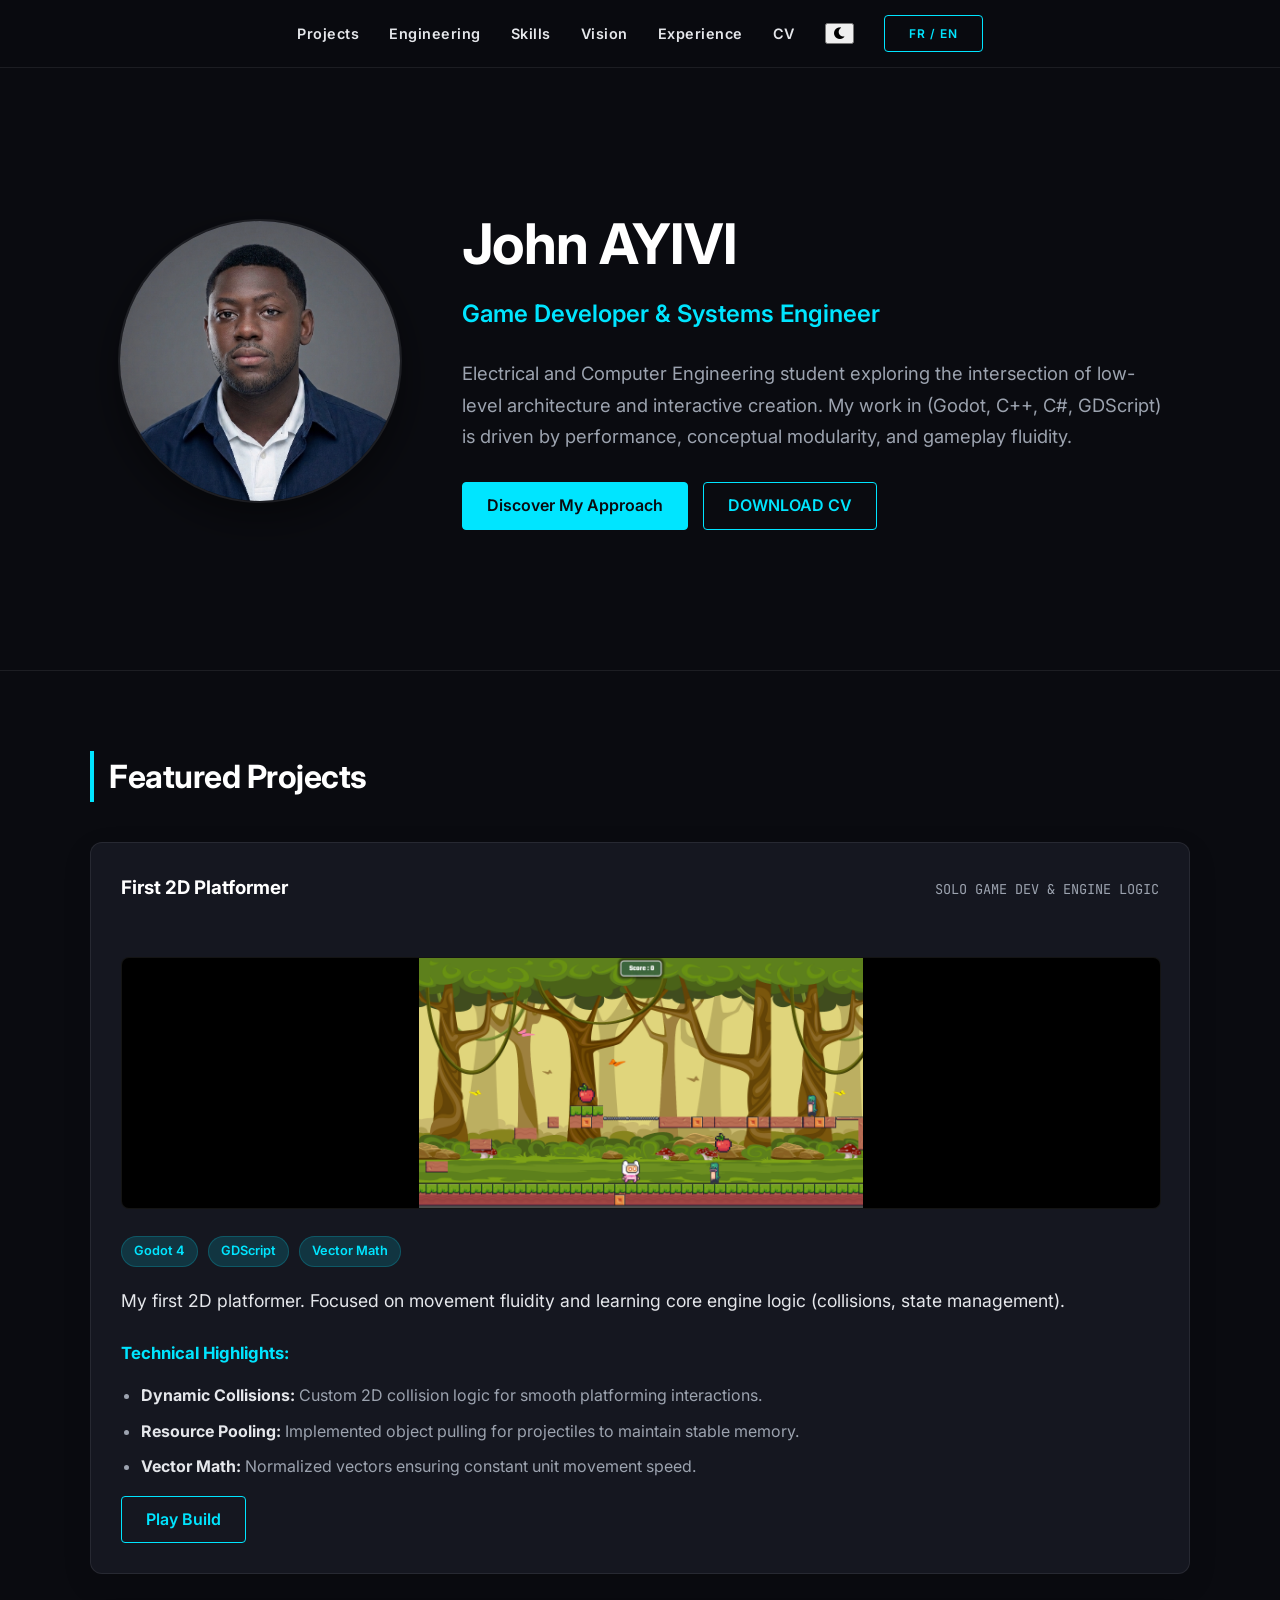
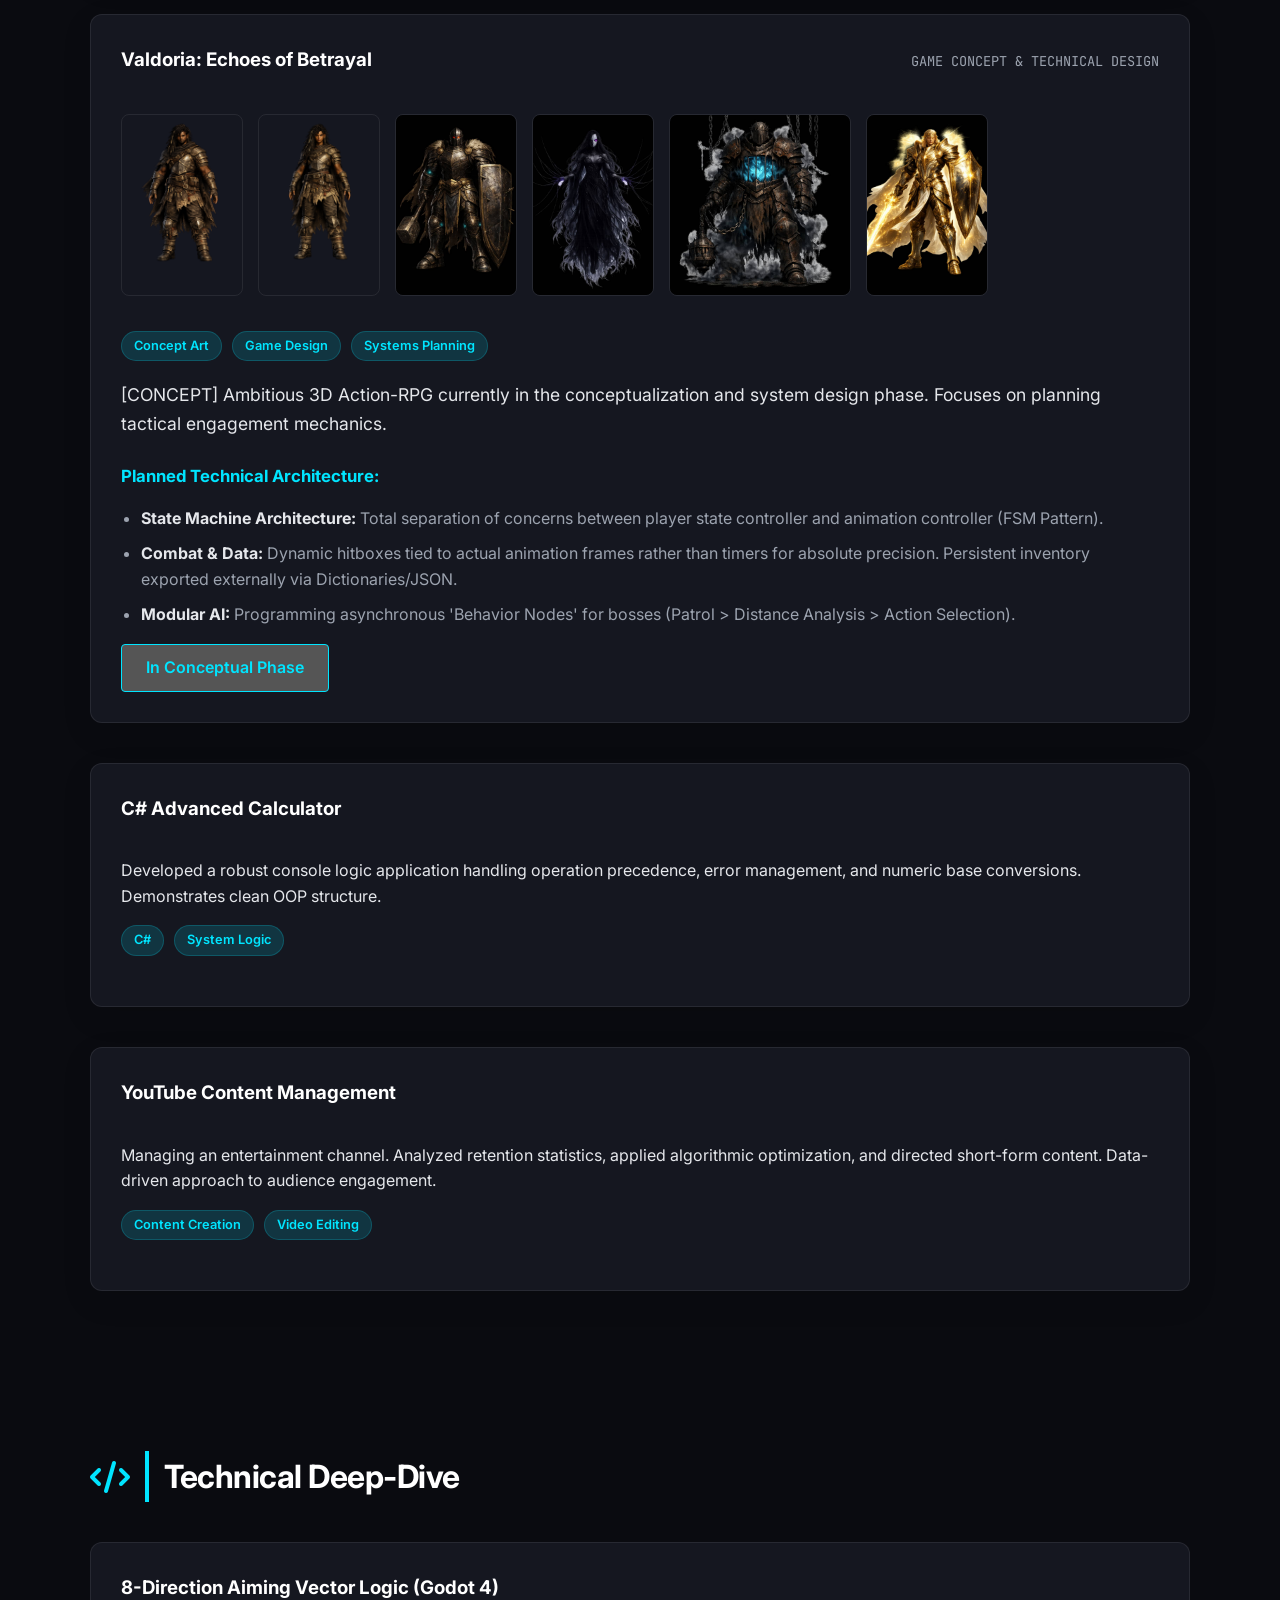
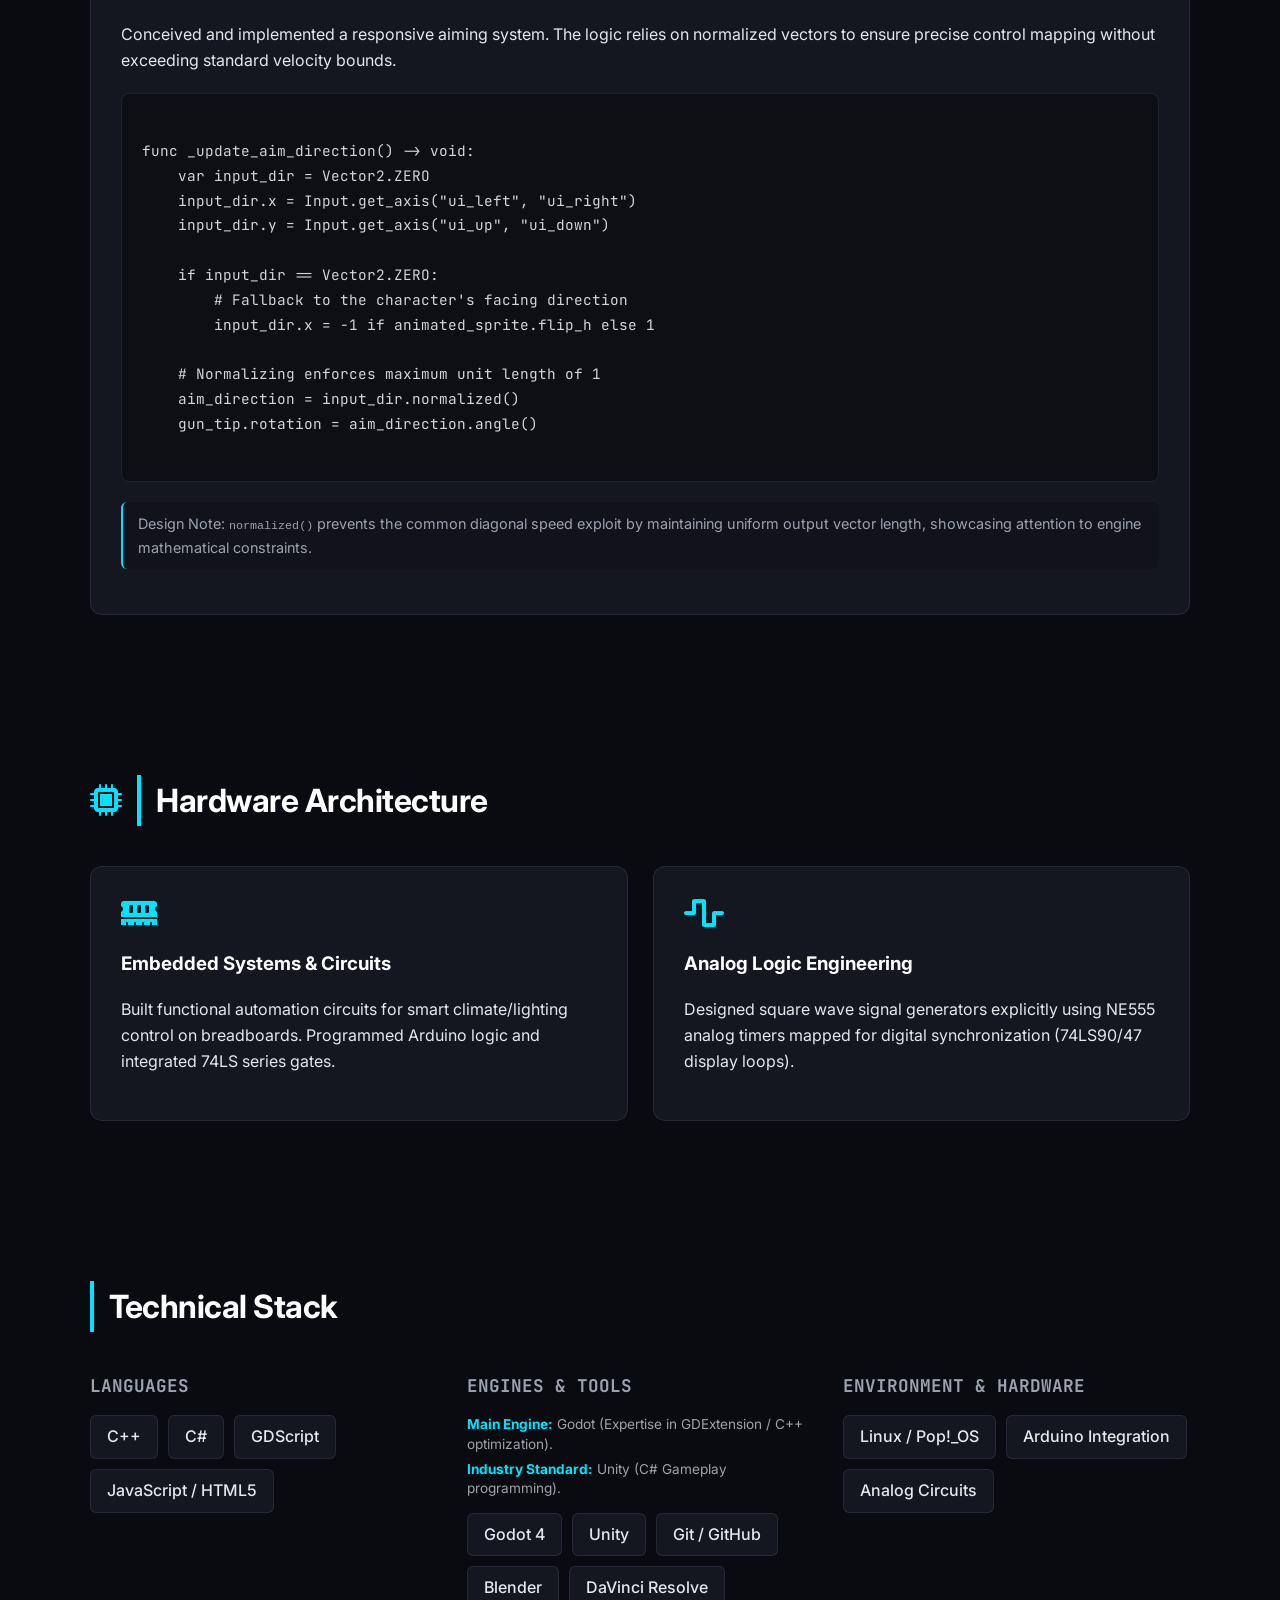
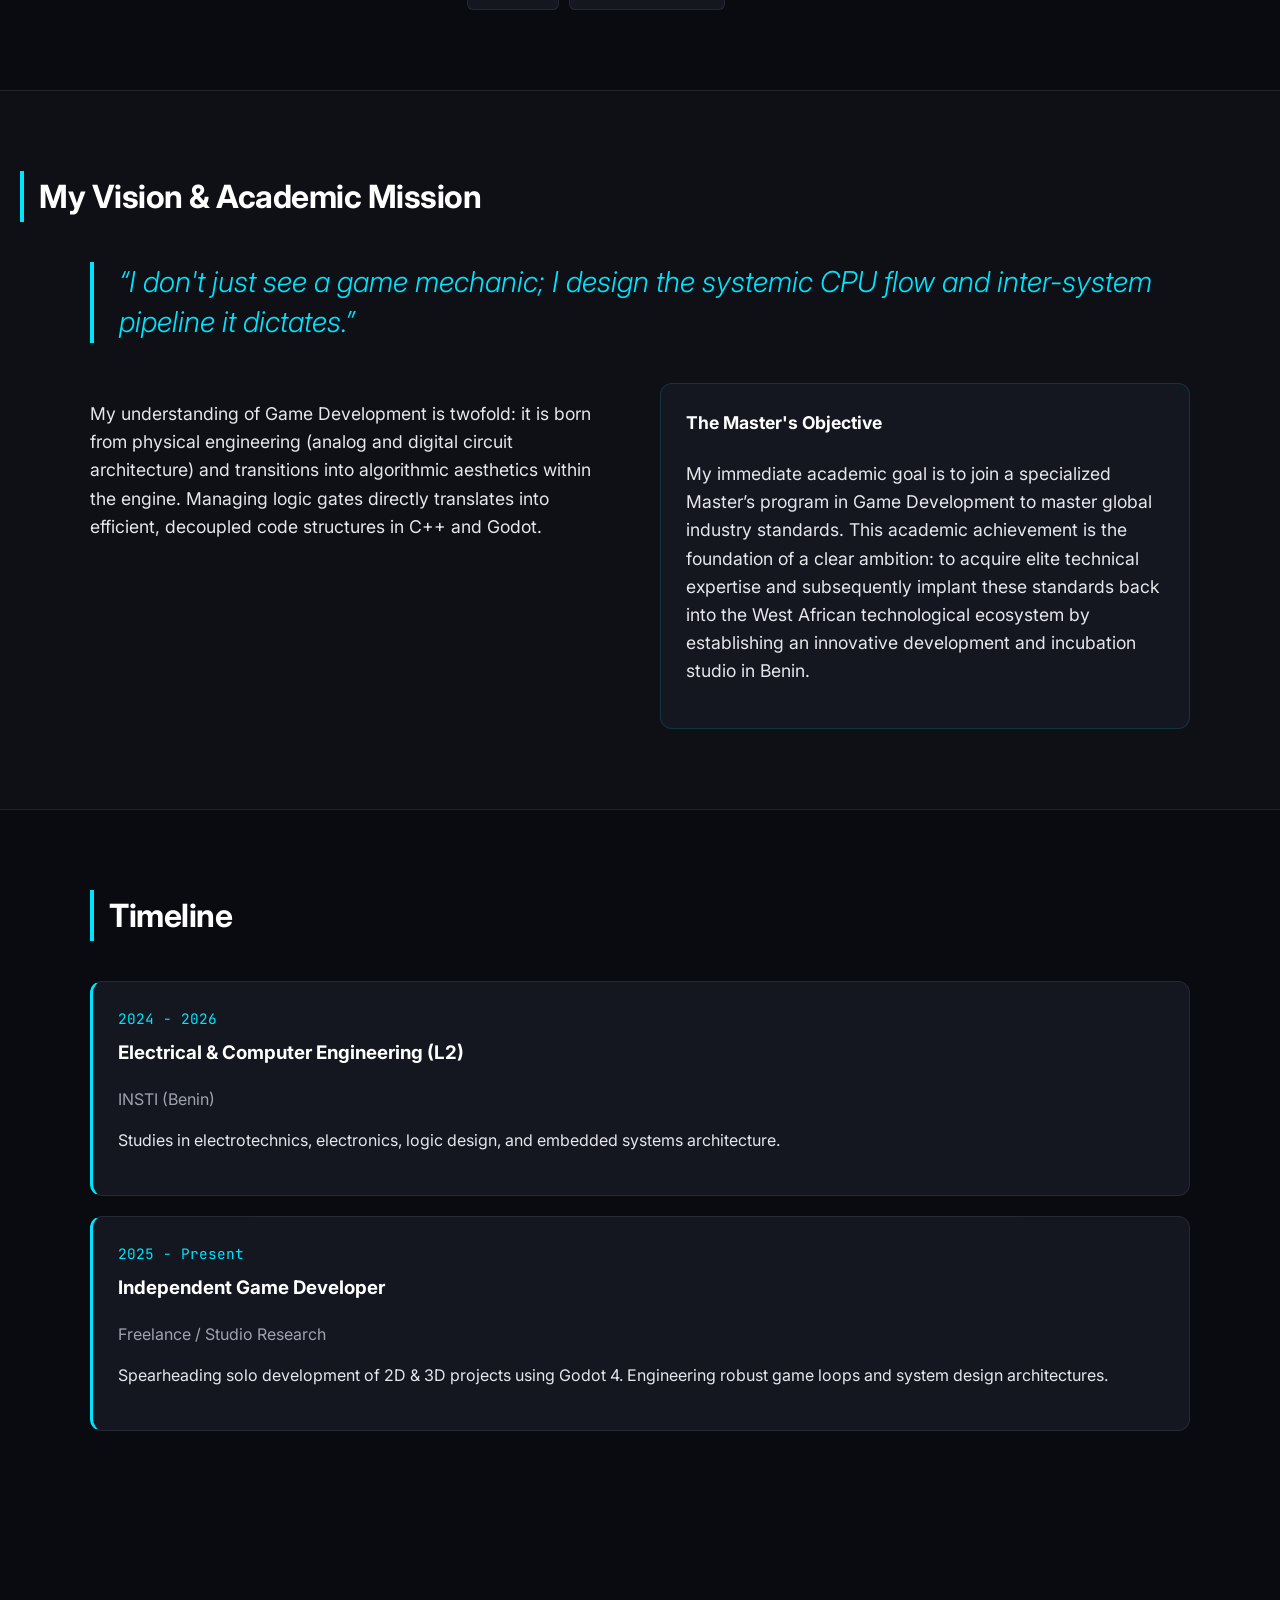
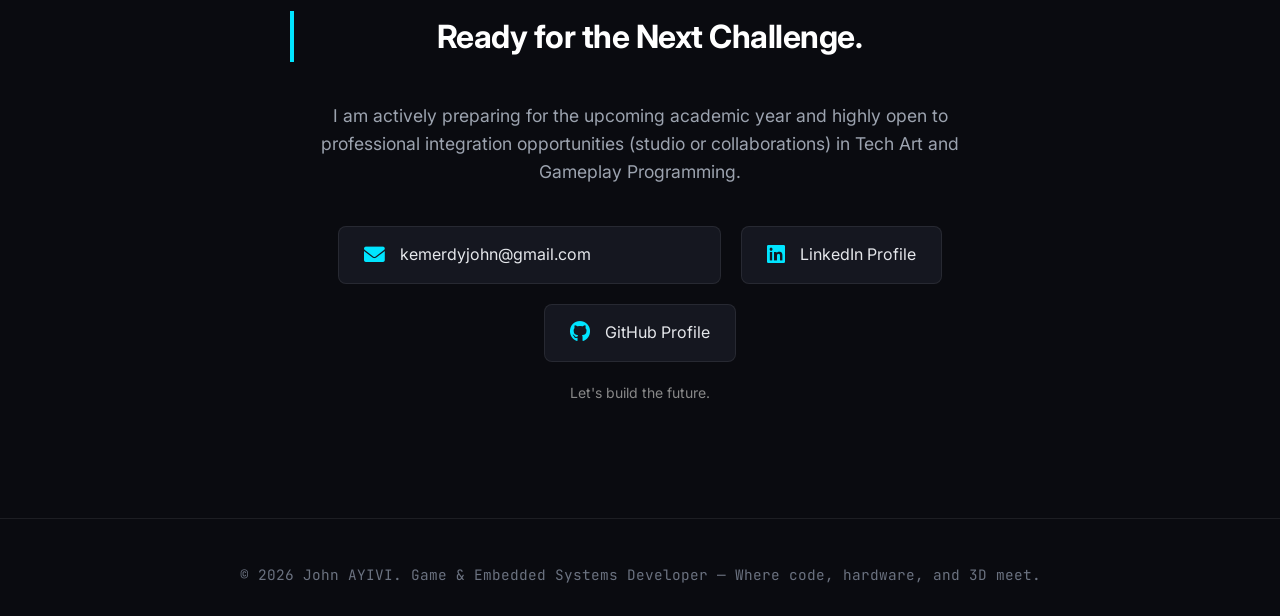
==== commit 053358d4: "Update project link for first 2D platformer" ====
--- a/index.html
+++ b/index.html
@@ -106,7 +106,7 @@
                 </div>
 
                 <div class="project-links">
-                    <a href="javascript:void(0)" class="ui-btn itch-btn pending-build"
+                    <a href="https://itch.io/embed-upload/17107603?color=333333" target="_blank" class="ui-btn itch-btn"
                         data-en="Play Build" data-fr="Jouer le Build"><i class="fab fa-itch-io"></i> Jouer le Build</a>
                 </div>
             </div>
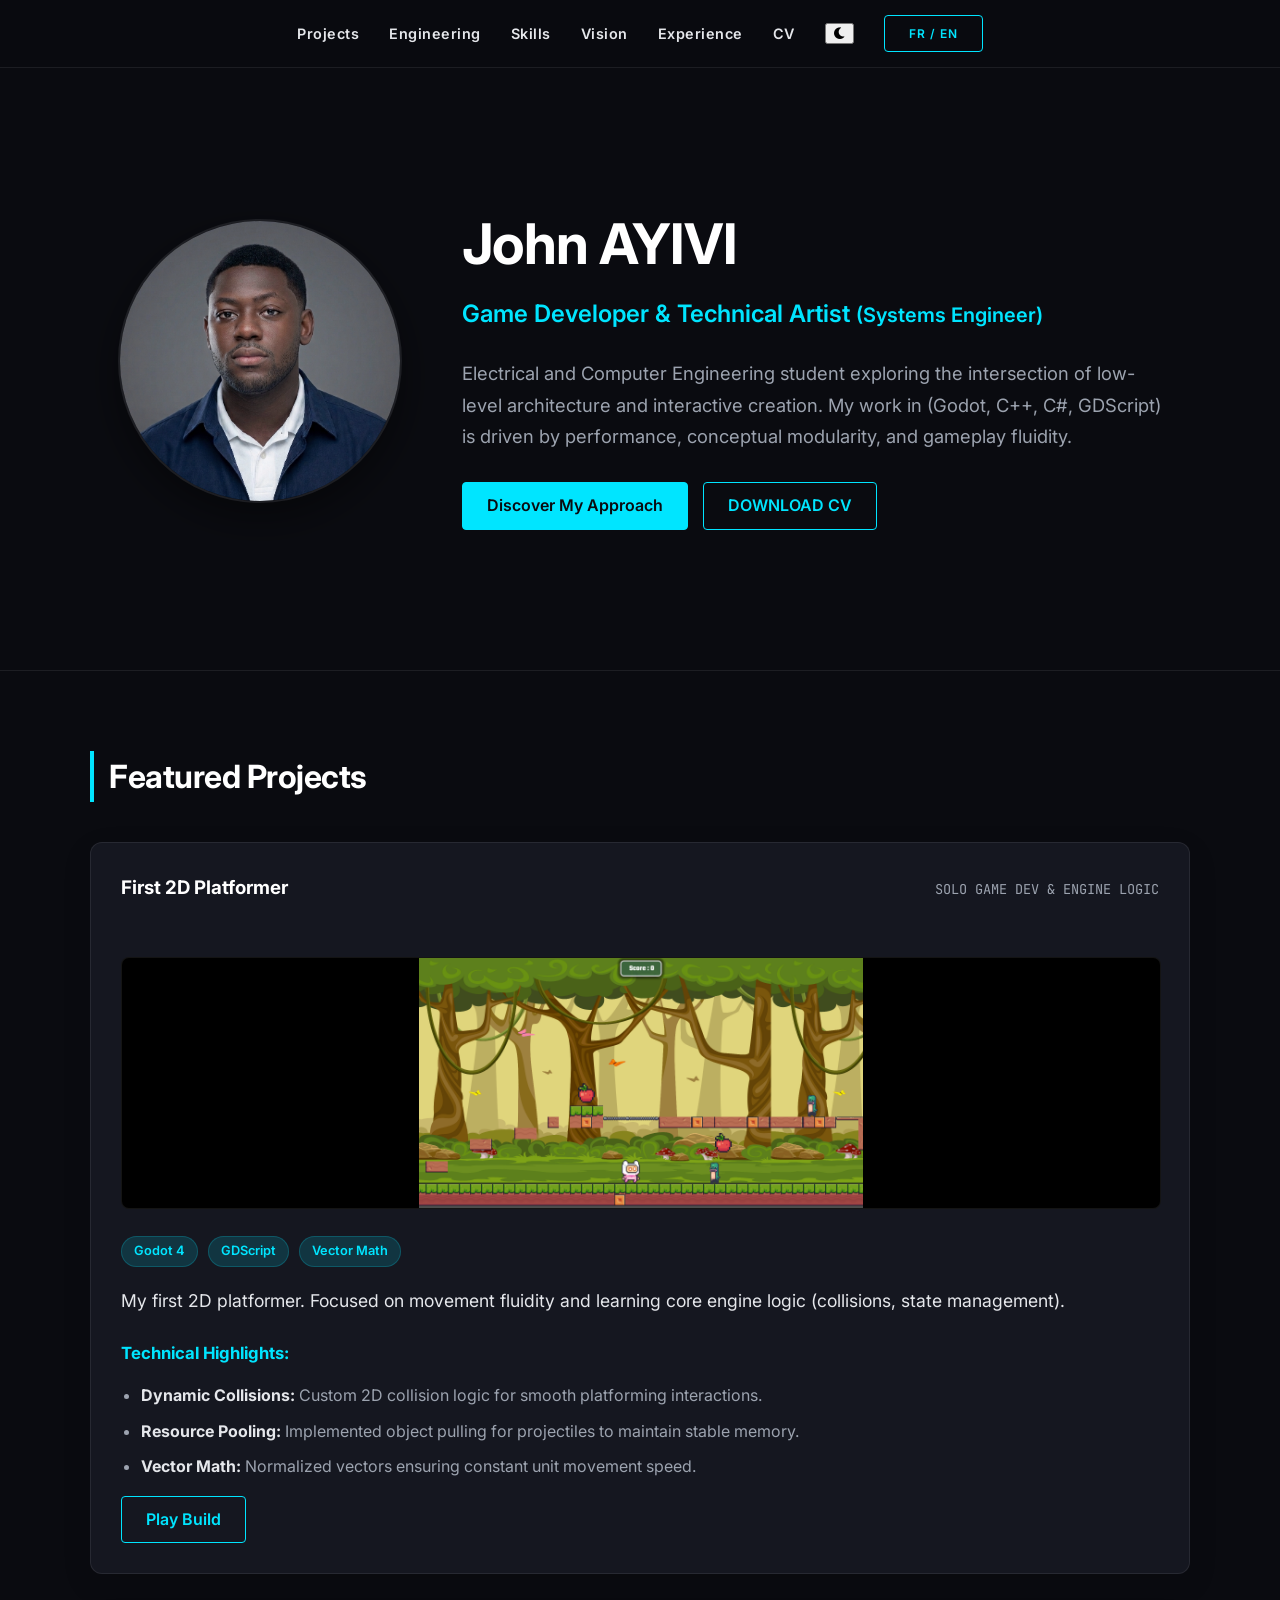
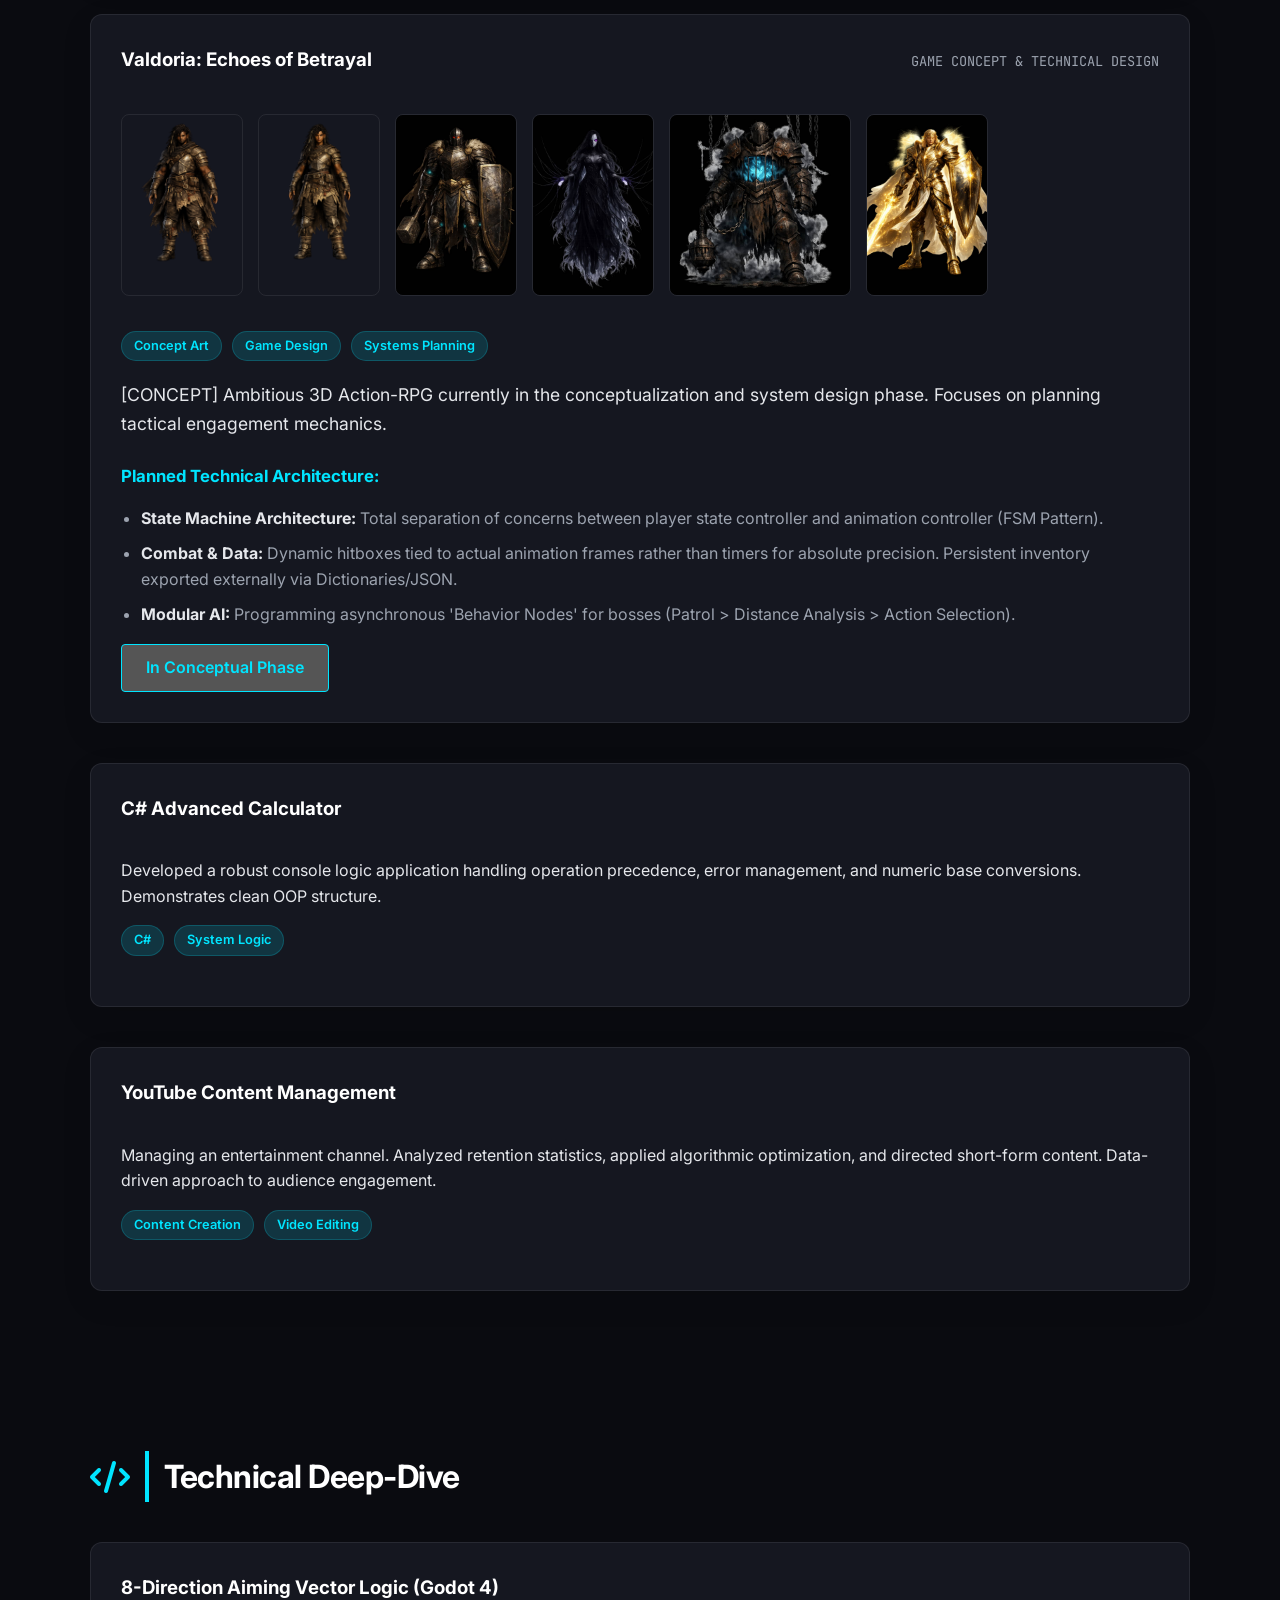
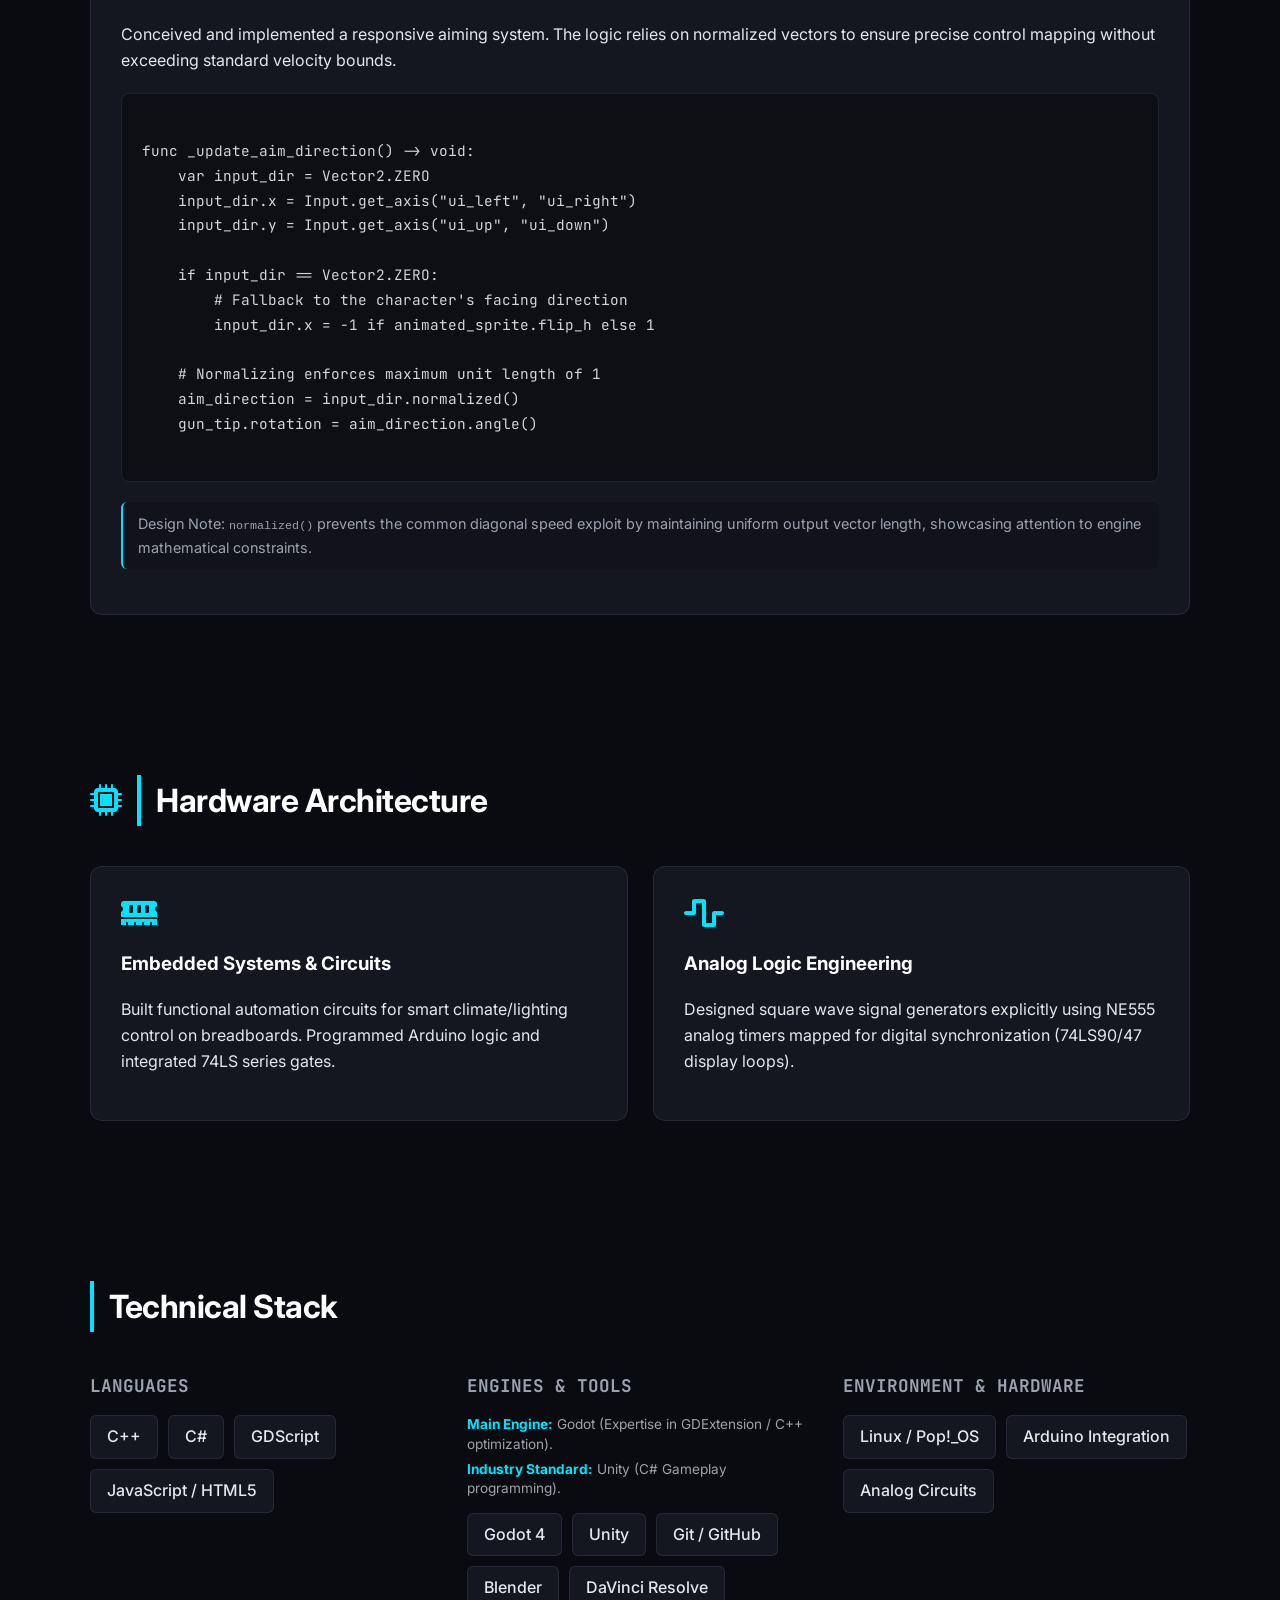
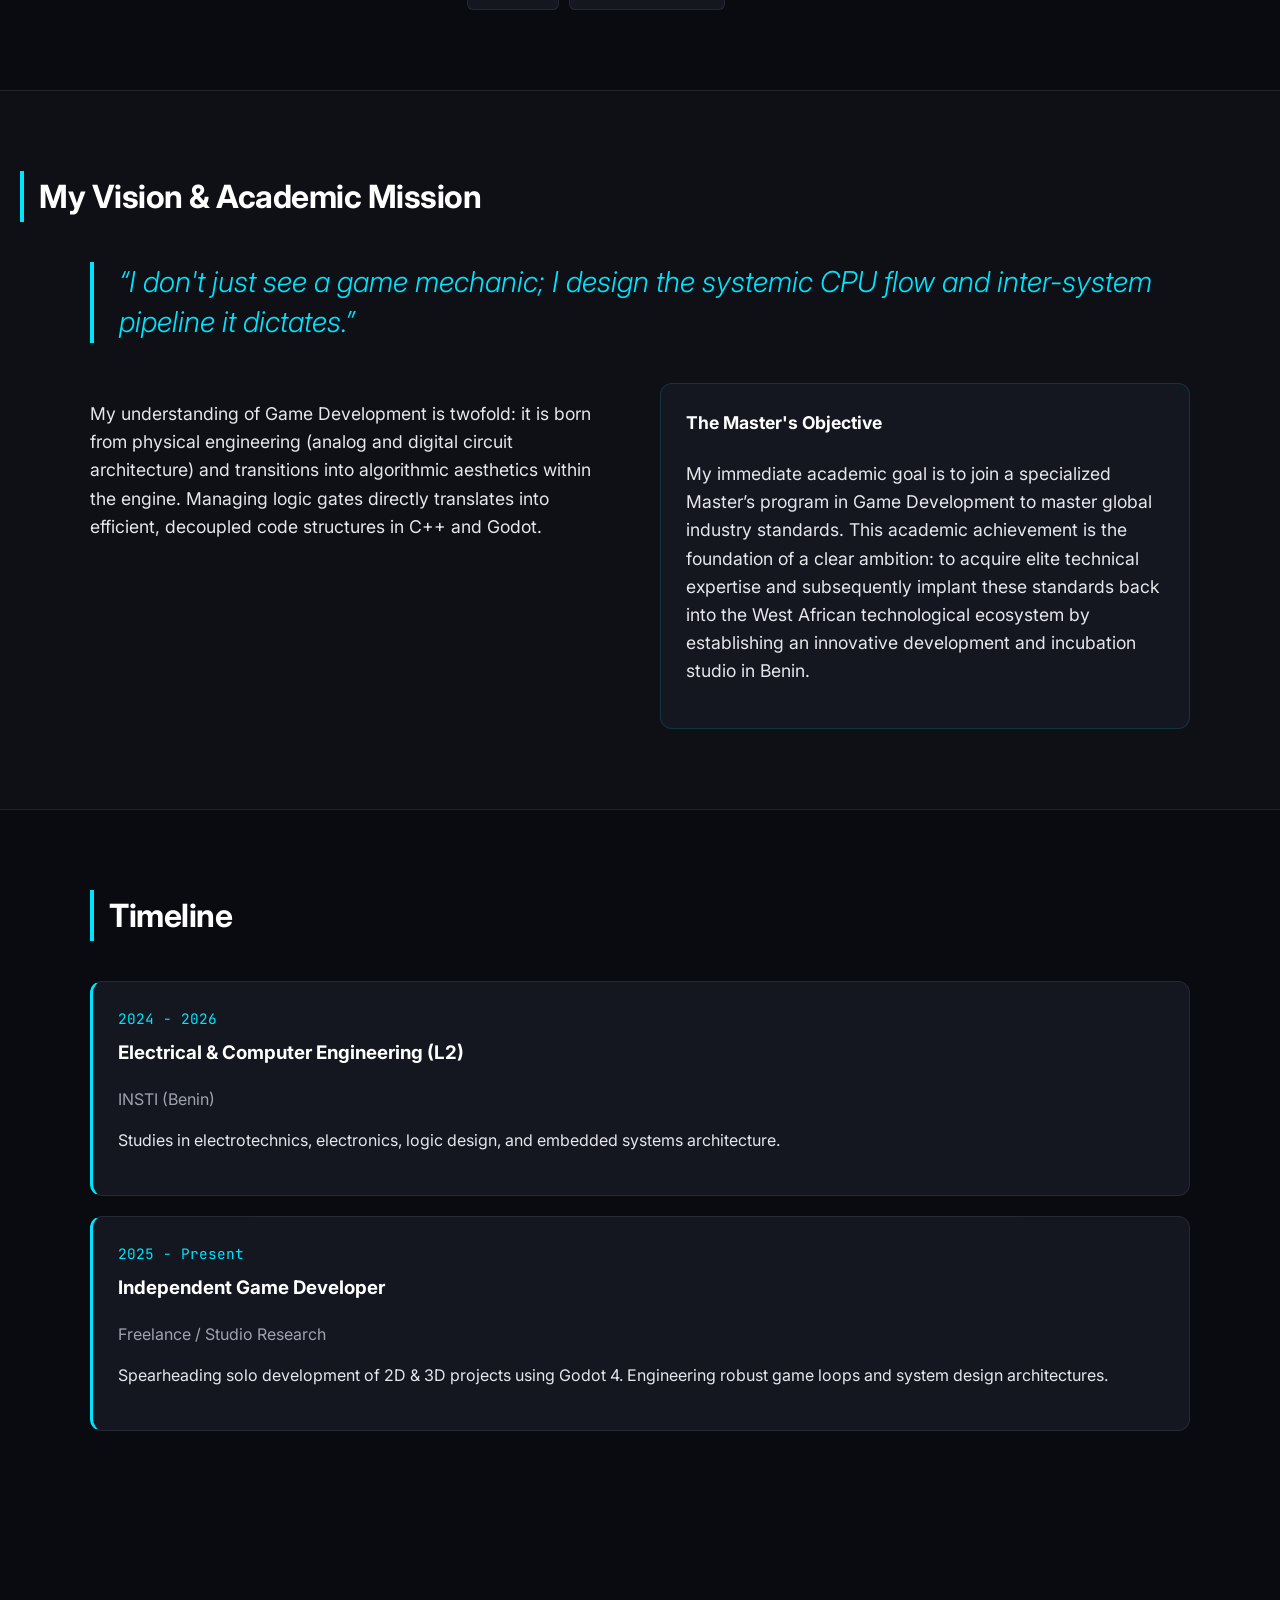
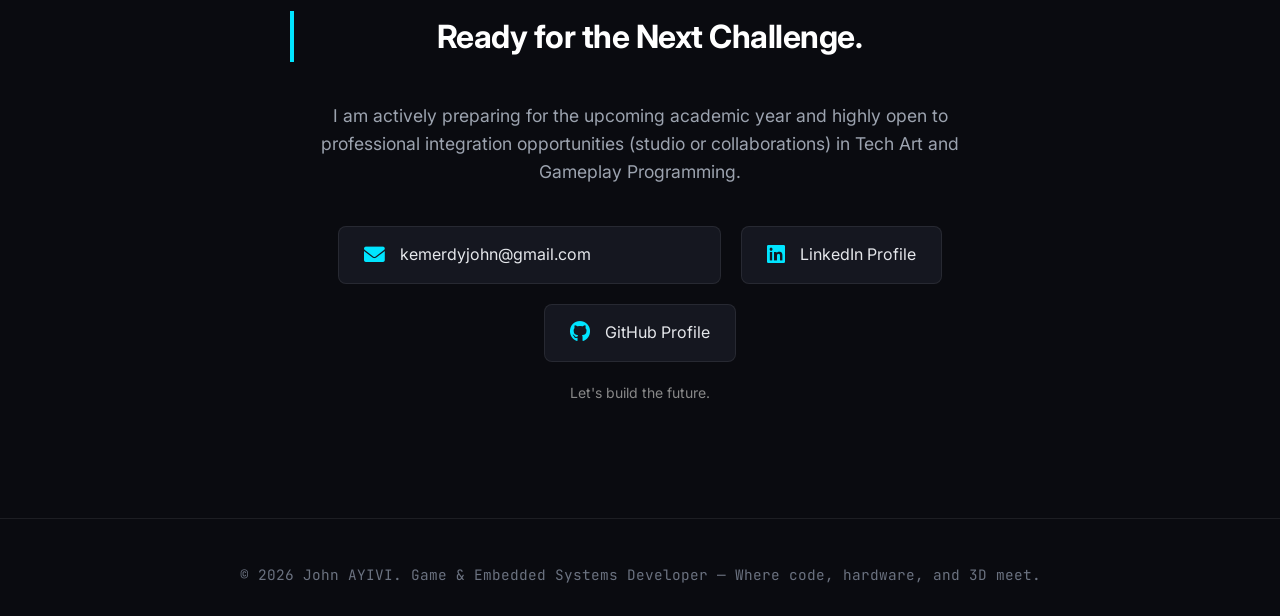
==== commit 9f154e9a: "Update identity: Technical Artist as primary, Systems Engineer as secondary" ====
--- a/index.html
+++ b/index.html
@@ -5,11 +5,11 @@
     <meta charset="UTF-8">
     <meta name="viewport" content="width=device-width, initial-scale=1.0">
     <meta name="description"
-        content="Portfolio de John AYIVI - Game Developer & Systems Engineer. Spécialisé en conception système Godot, Unity, C++, C#.">
+        content="Portfolio de John AYIVI - Game Developer & Technical Artist. Spécialisé en conception système Godot, Unity, C++, C#.">
     <meta name="keywords"
-        content="développeur, game developer, systems engineer, game engine, godot, unity, C++, C#, portfolio">
+        content="développeur, game developer, technical artist, game engine, godot, unity, C++, C#, portfolio">
     <meta name="author" content="John AYIVI">
-    <title>John AYIVI | Game Developer & Systems Engineer</title>
+    <title>John AYIVI | Game Developer & Technical Artist</title>
     <link rel="stylesheet" href="https://cdnjs.cloudflare.com/ajax/libs/font-awesome/6.0.0/css/all.min.css">
     <link rel="stylesheet" href="style.css">
     <link
@@ -39,8 +39,8 @@
             </div>
             <div class="header-content">
                 <h1 data-en="John AYIVI" data-fr="John AYIVI">John AYIVI</h1>
-                <h2 class="role-title" data-en="Game Developer & Systems Engineer"
-                    data-fr="Game Developer & Systems Engineer">Game Developer & Systems Engineer</h2>
+                <h2 class="role-title" data-en="Game Developer & Technical Artist <small>(Systems Engineer)</small>"
+                    data-fr="Game Developer & Technical Artist <small>(Systems Engineer)</small>">Game Developer & Technical Artist <small>(Systems Engineer)</small></h2>
                 <p class="subtitle"
                     data-en="Electrical and Computer Engineering student exploring the intersection of low-level architecture and interactive creation. My work in (Godot, C++, C#, GDScript) is driven by performance, conceptual modularity, and gameplay fluidity."
                     data-fr="Étudiant en Génie Électrique et Informatique, j'explore l'intersection entre l'architecture bas niveau et la création interactive. Mes développements sur Godot (C++, C#, GDScript) sont orientés performance, modularité conceptuelle et fluidité de gameplay.">
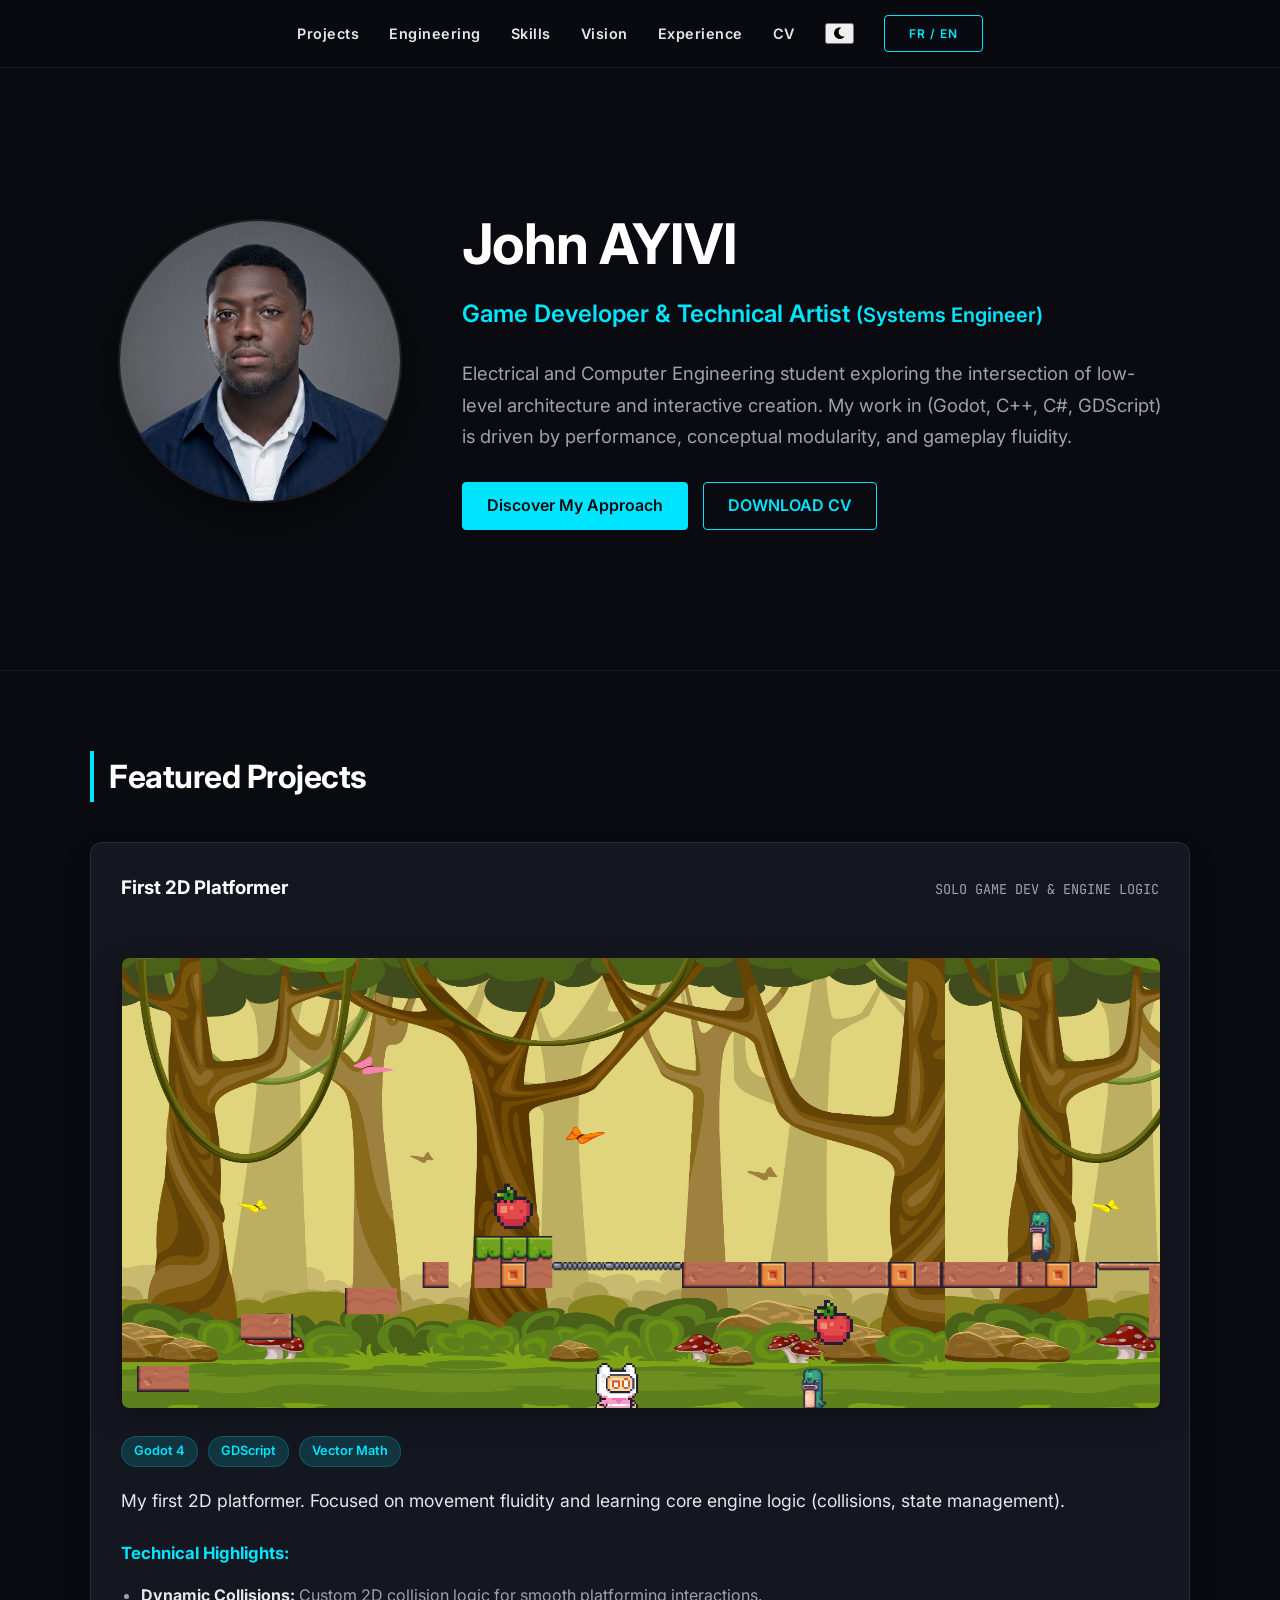
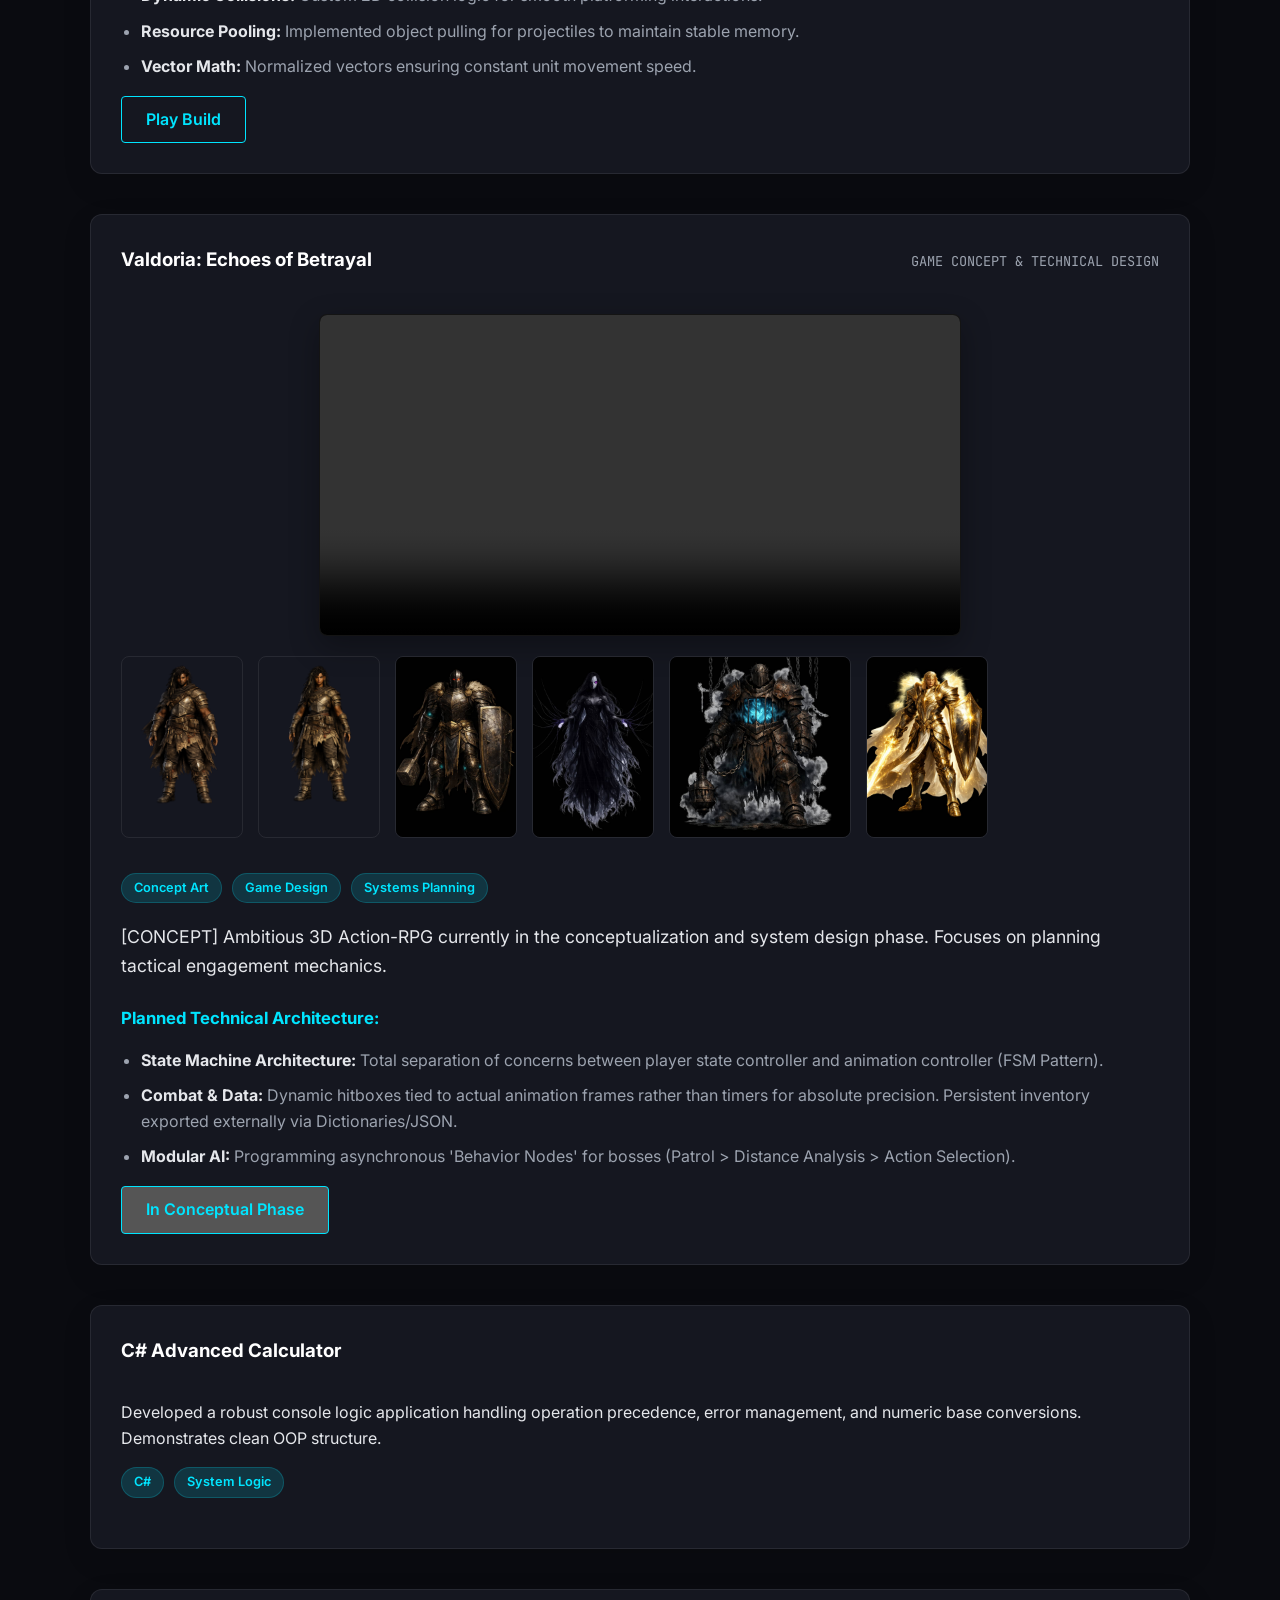
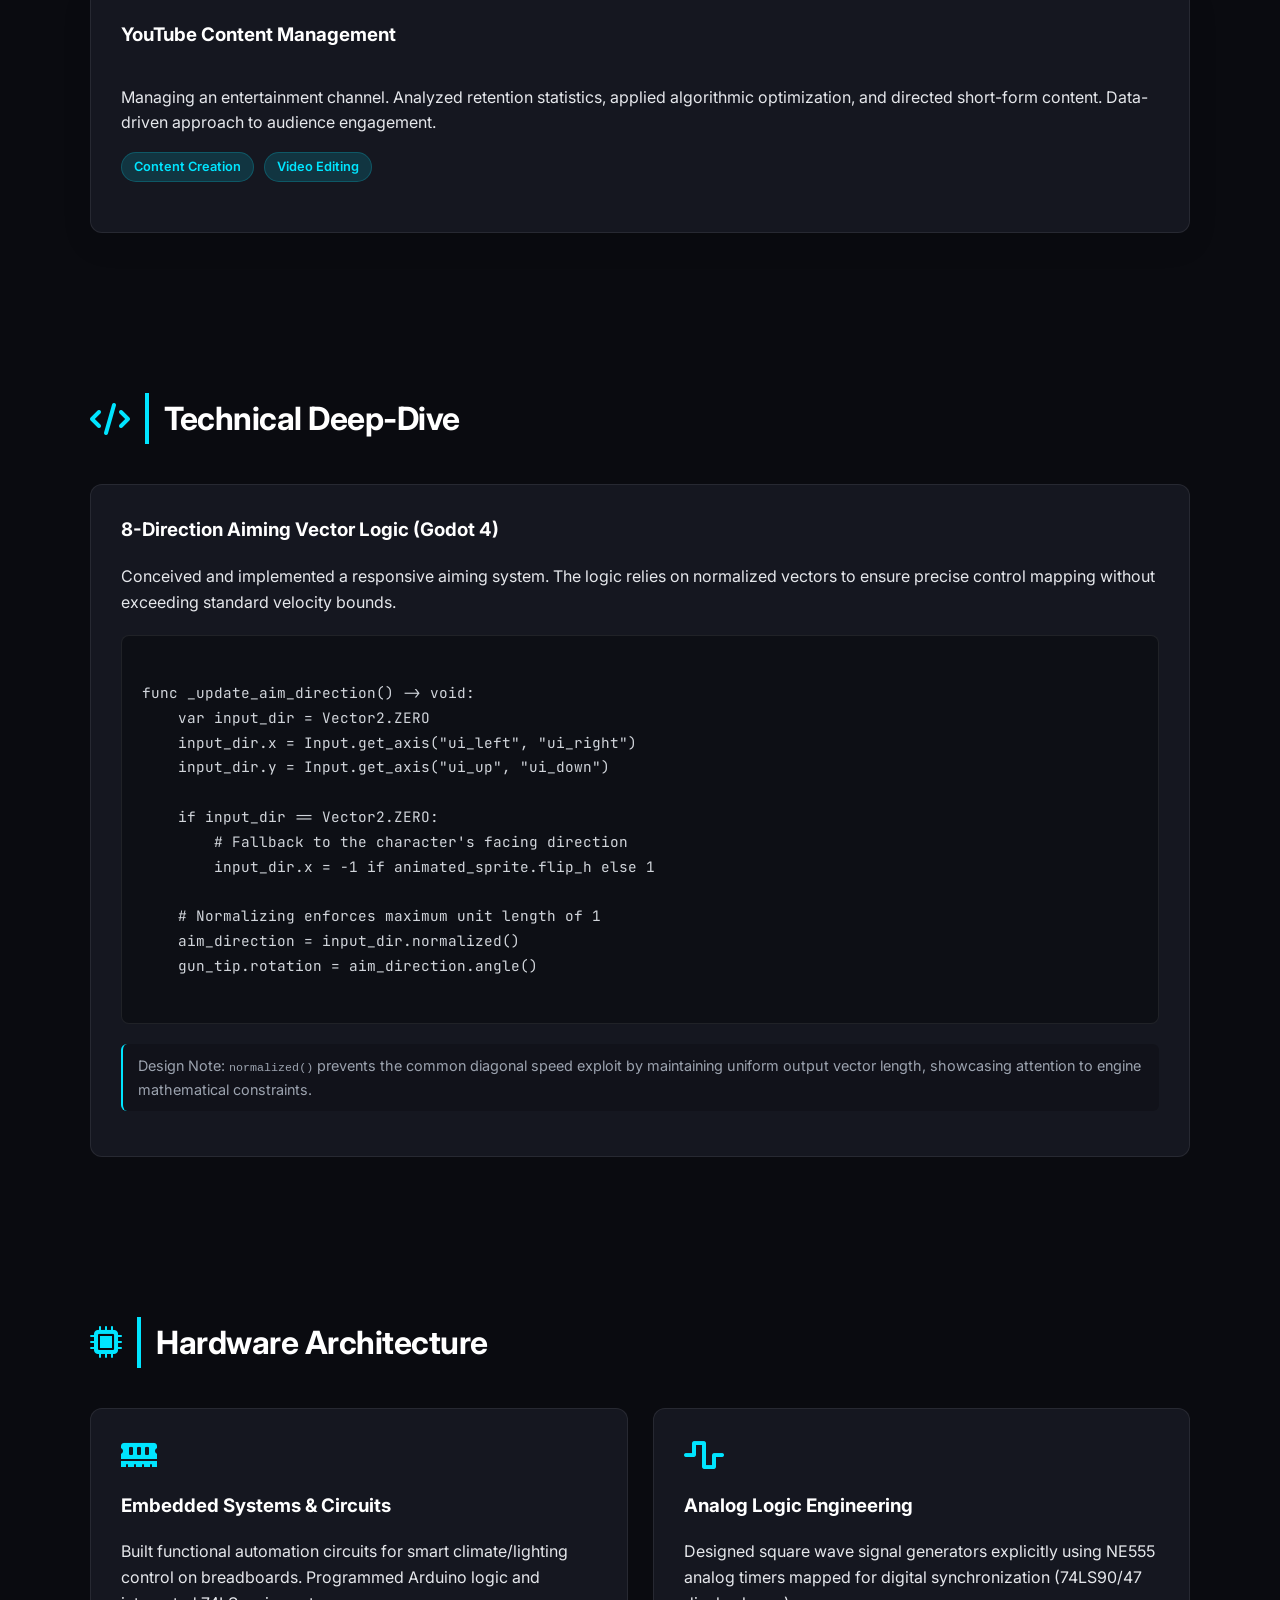
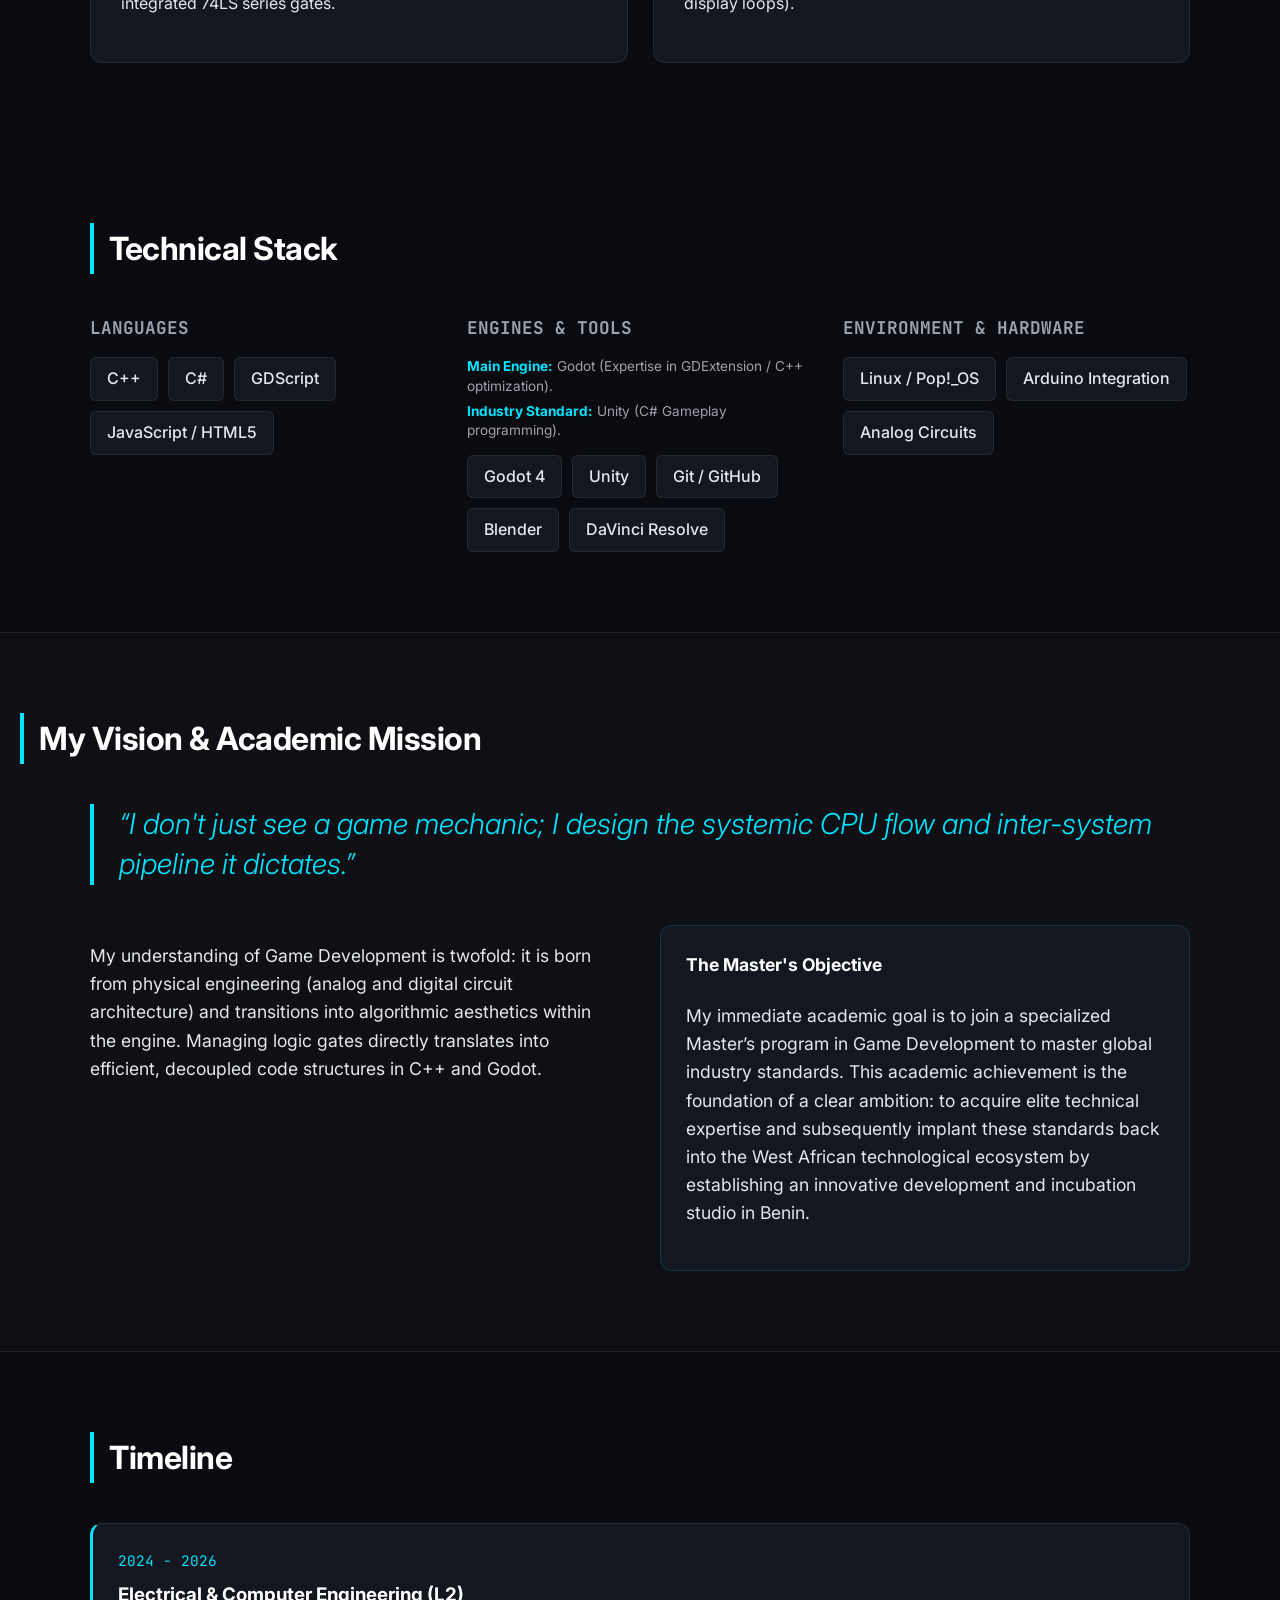
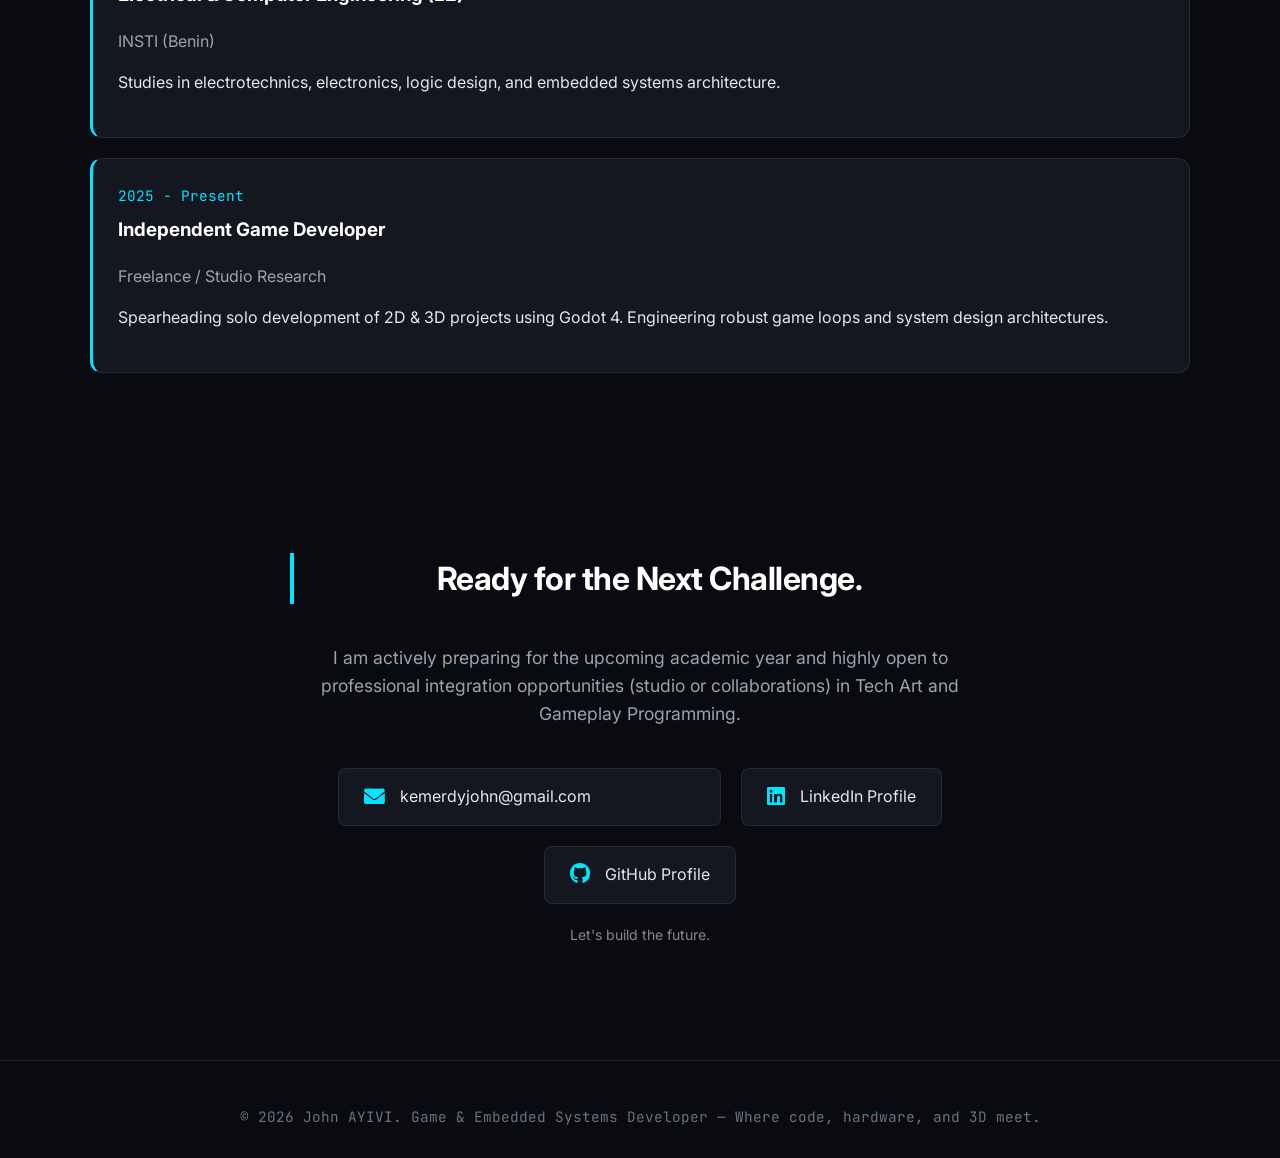
==== commit 2f70c5ab: "Add Valdoria showcase video and adjust player styling and speed" ====
--- a/index.html
+++ b/index.html
@@ -117,6 +117,14 @@
                         of Betrayal</h3>
                     <span class="project-role" data-en="Game Concept & Technical Design"
                         data-fr="Concept & Architecture Technique">Concept & Architecture Technique</span>
+                </div>
+
+                <!-- Vidéo Preview -->
+                <div class="video-container">
+                    <video class="project-video" autoplay loop muted playsinline controls>
+                        <source src="Valdoria.mp4" type="video/mp4">
+                        Votre navigateur ne supporte pas la lecture de vidéos.
+                    </video>
                 </div>
 
                 <!-- Visuels Intégrés -->
--- a/style.css
+++ b/style.css
@@ -294,14 +294,23 @@
     border: 1px solid var(--ui-border);
 }
 
-.project-hero-img {
+.project-hero-img, .project-video {
     width: 100%;
-    height: 250px;
-    object-fit: contain;
+    height: auto;
+    max-height: 450px;
+    object-fit: cover;
     background-color: #000;
     border-radius: 8px;
     margin: 20px 0;
     border: 1px solid var(--ui-border);
+    box-shadow: 0 10px 30px rgba(0,0,0,0.3);
+}
+
+.project-video {
+    cursor: pointer;
+    max-width: 640px;
+    display: block;
+    margin: 20px auto;
 }
 
 /* Small Cards */
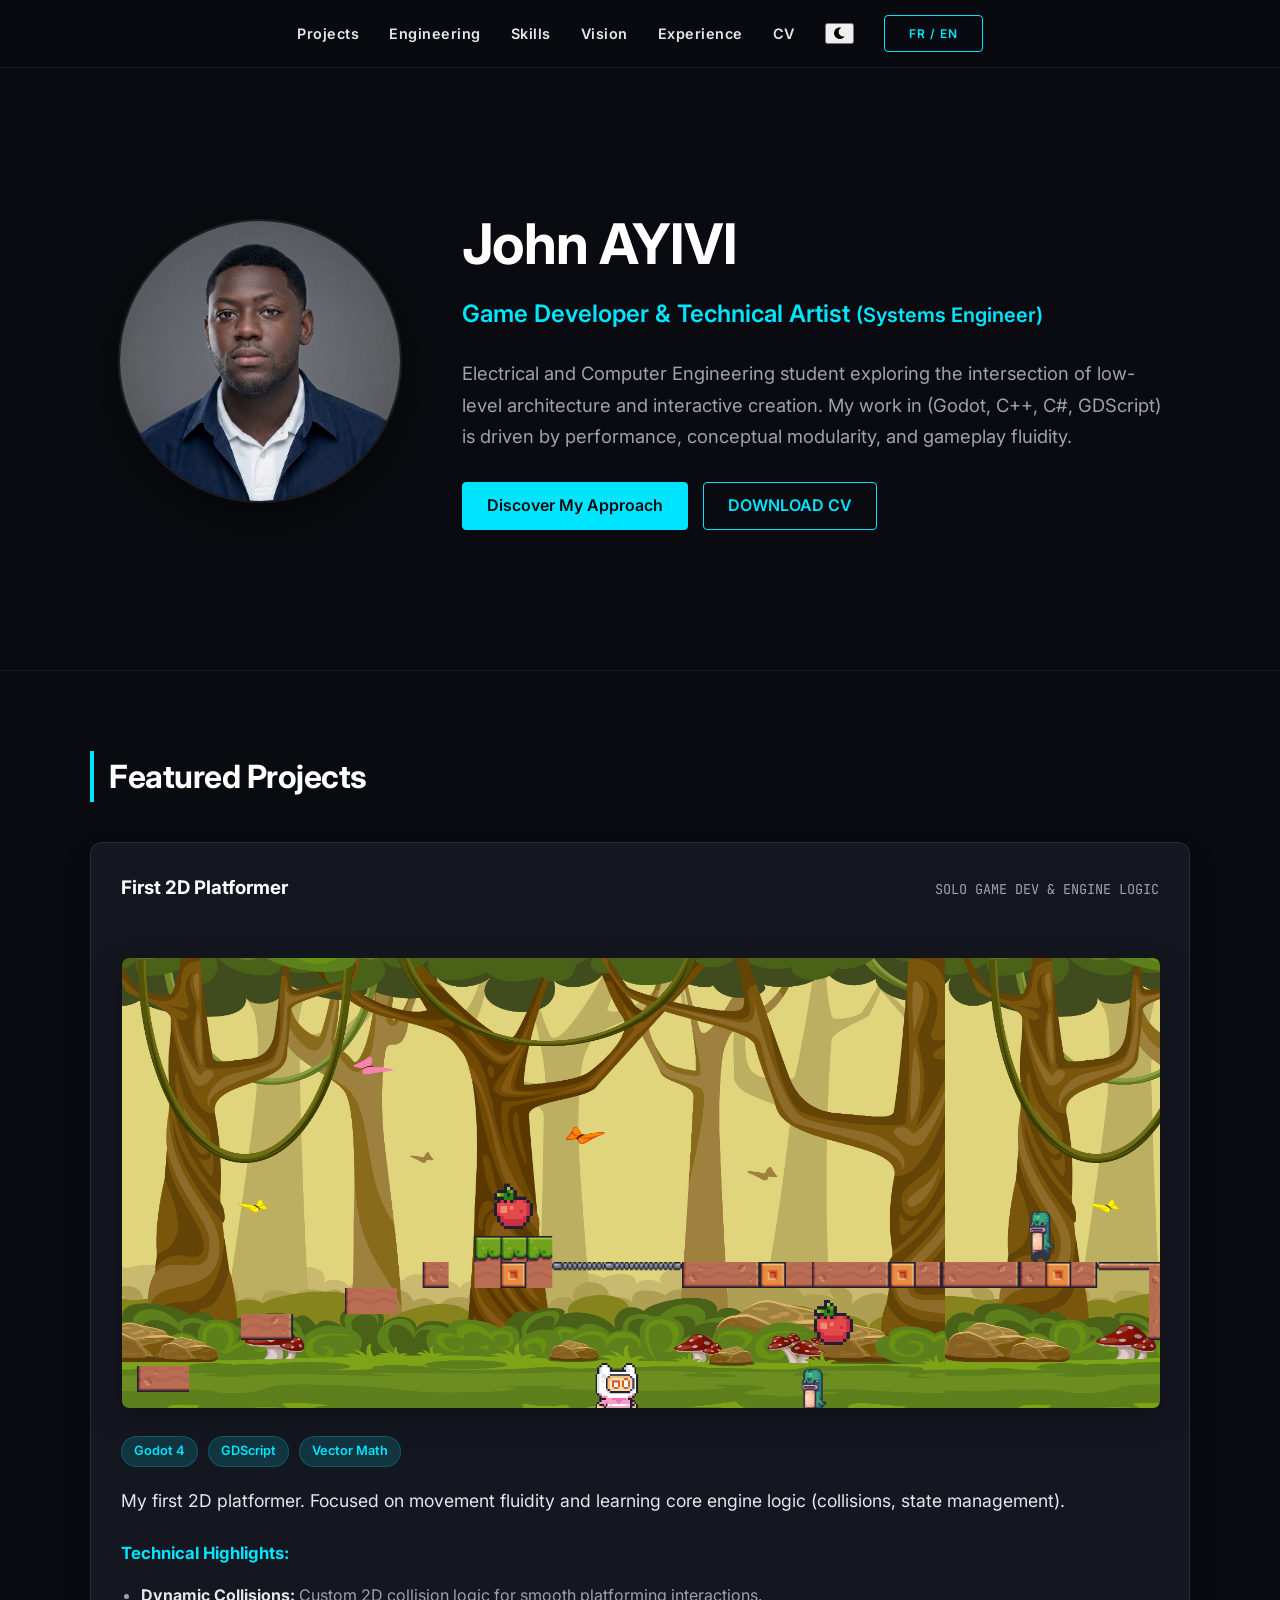
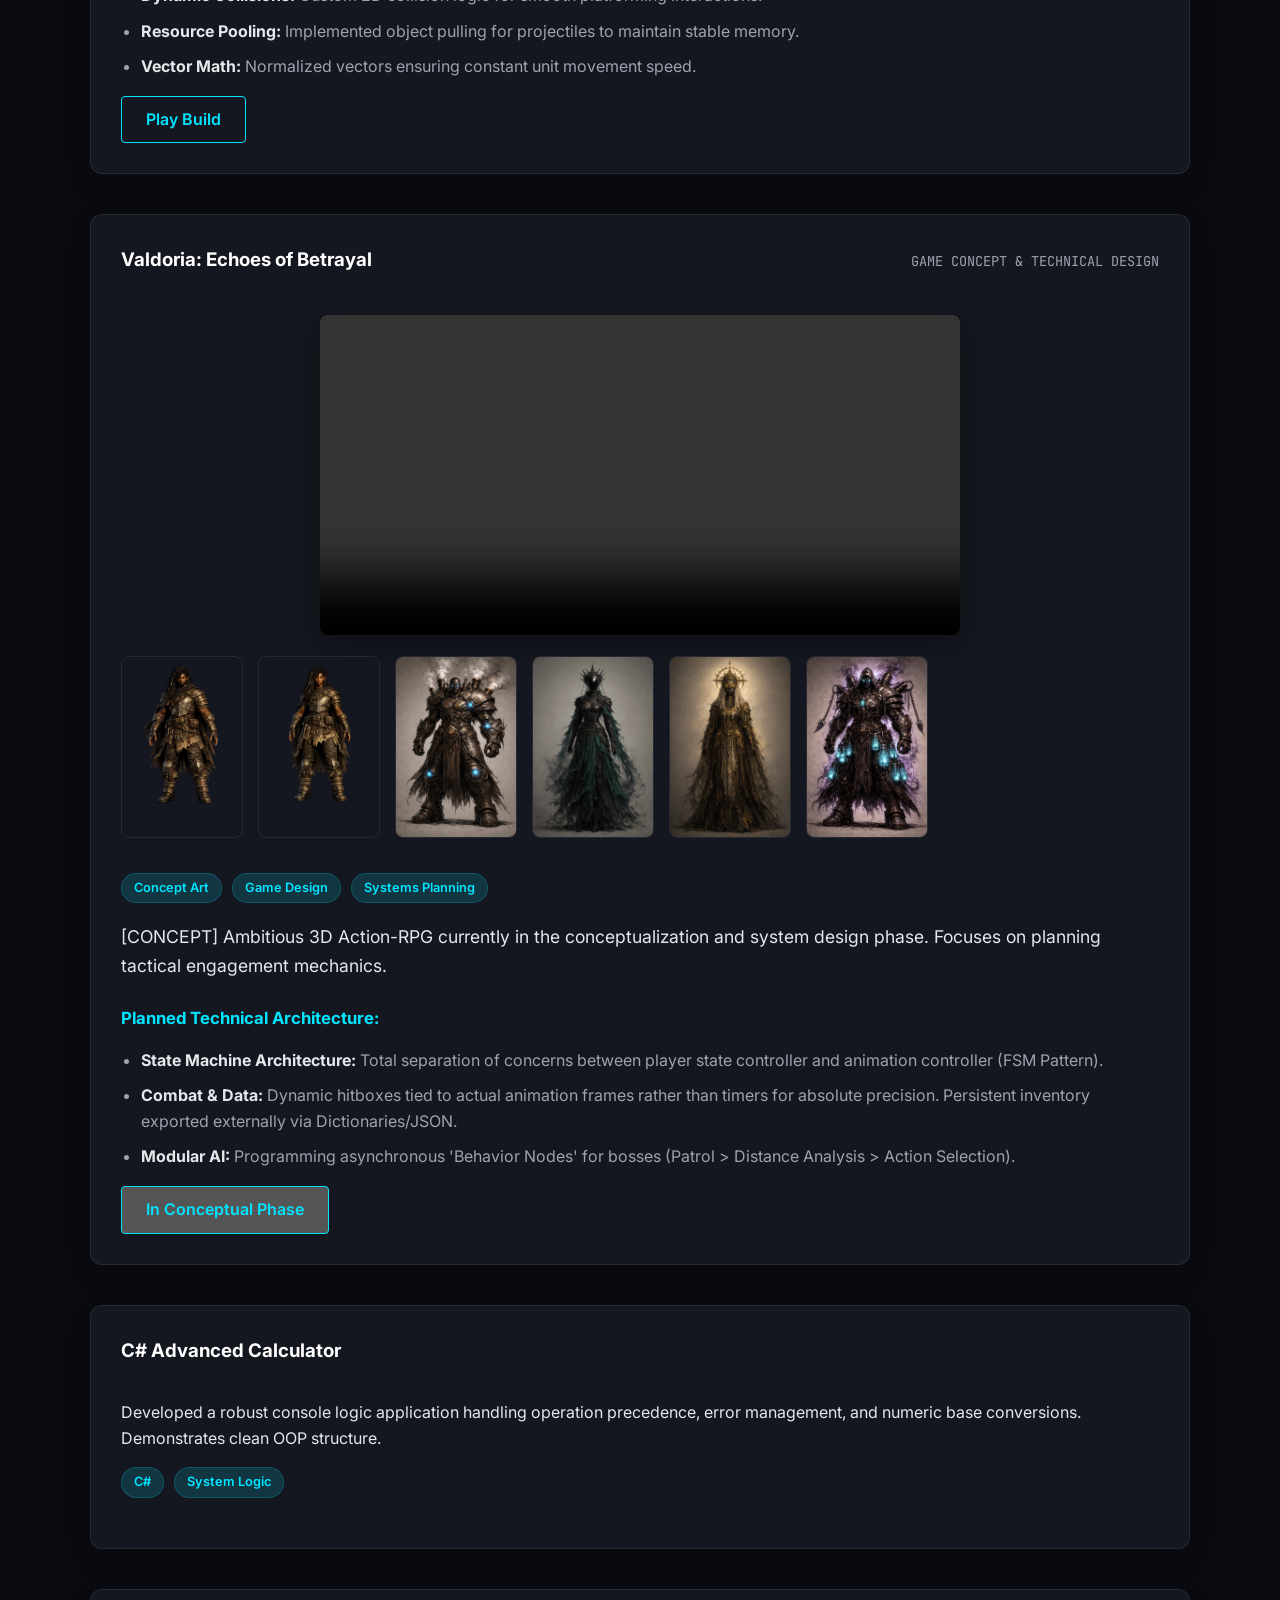
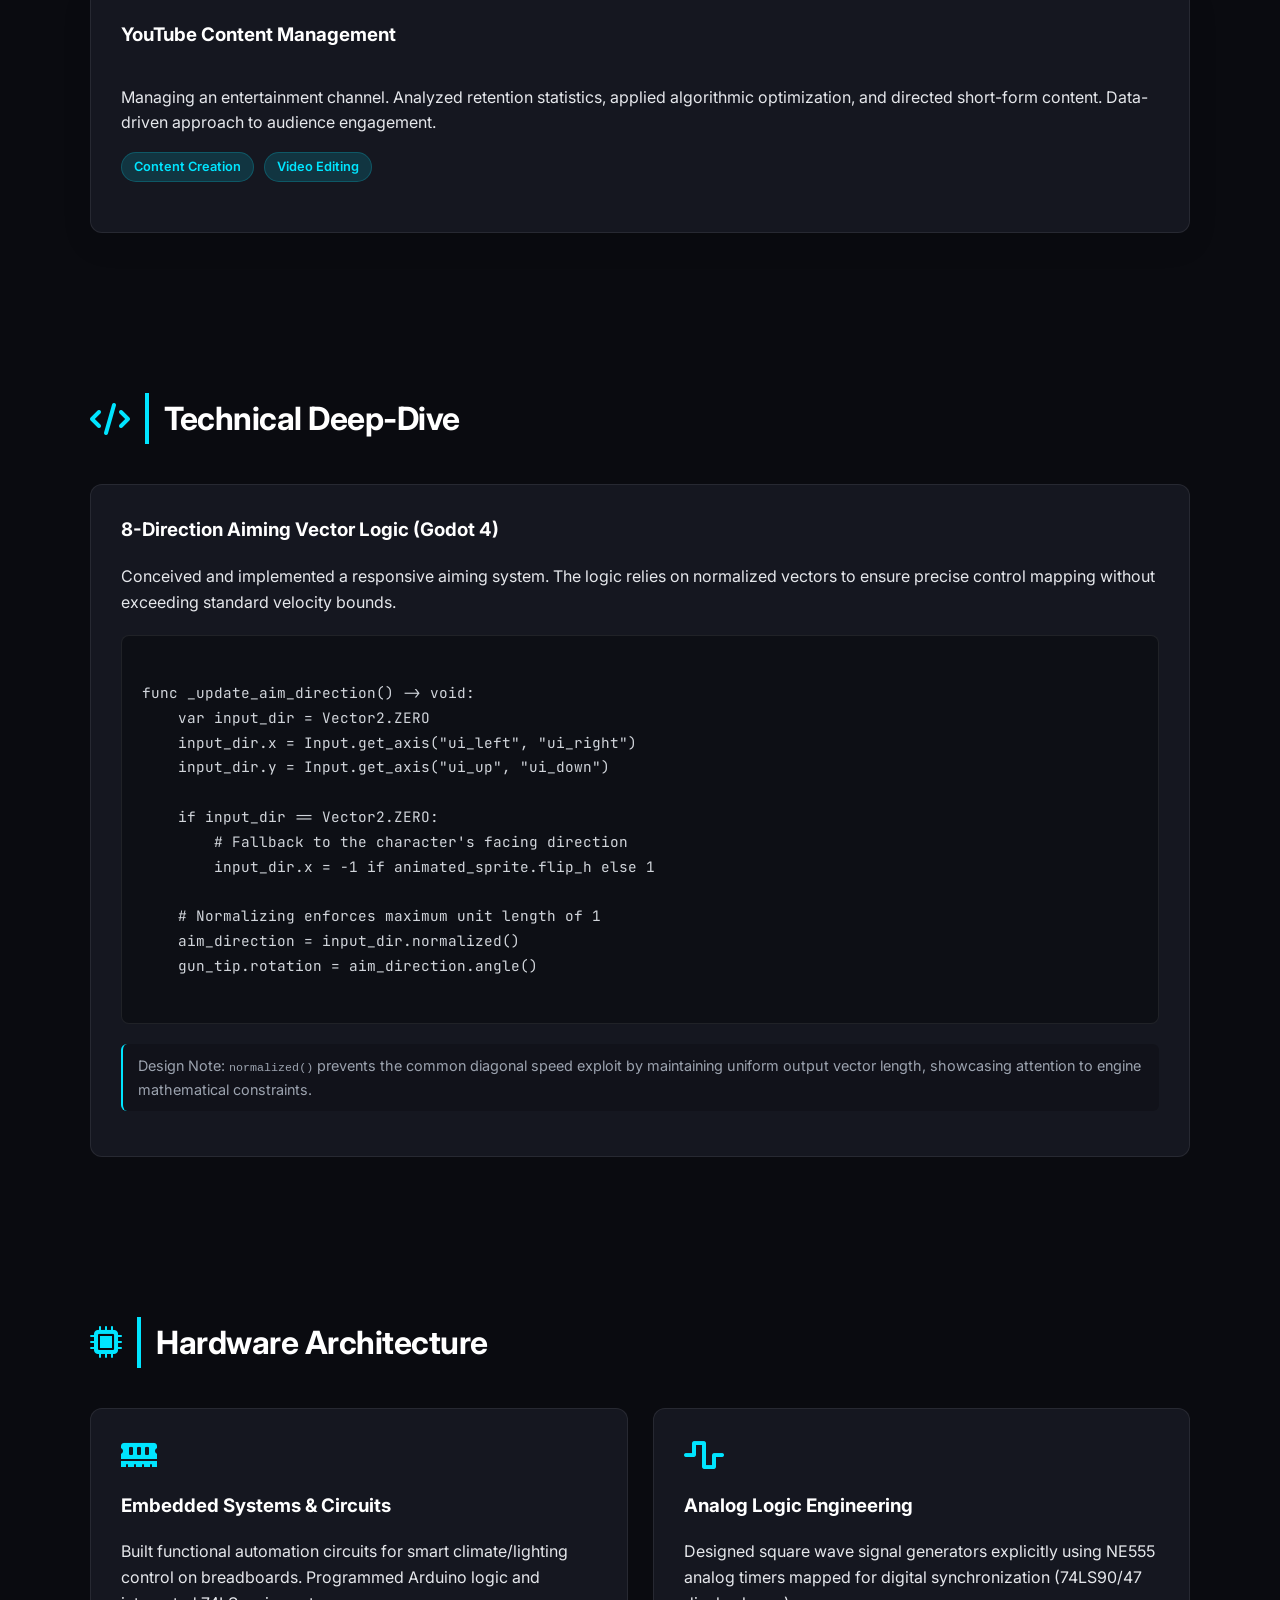
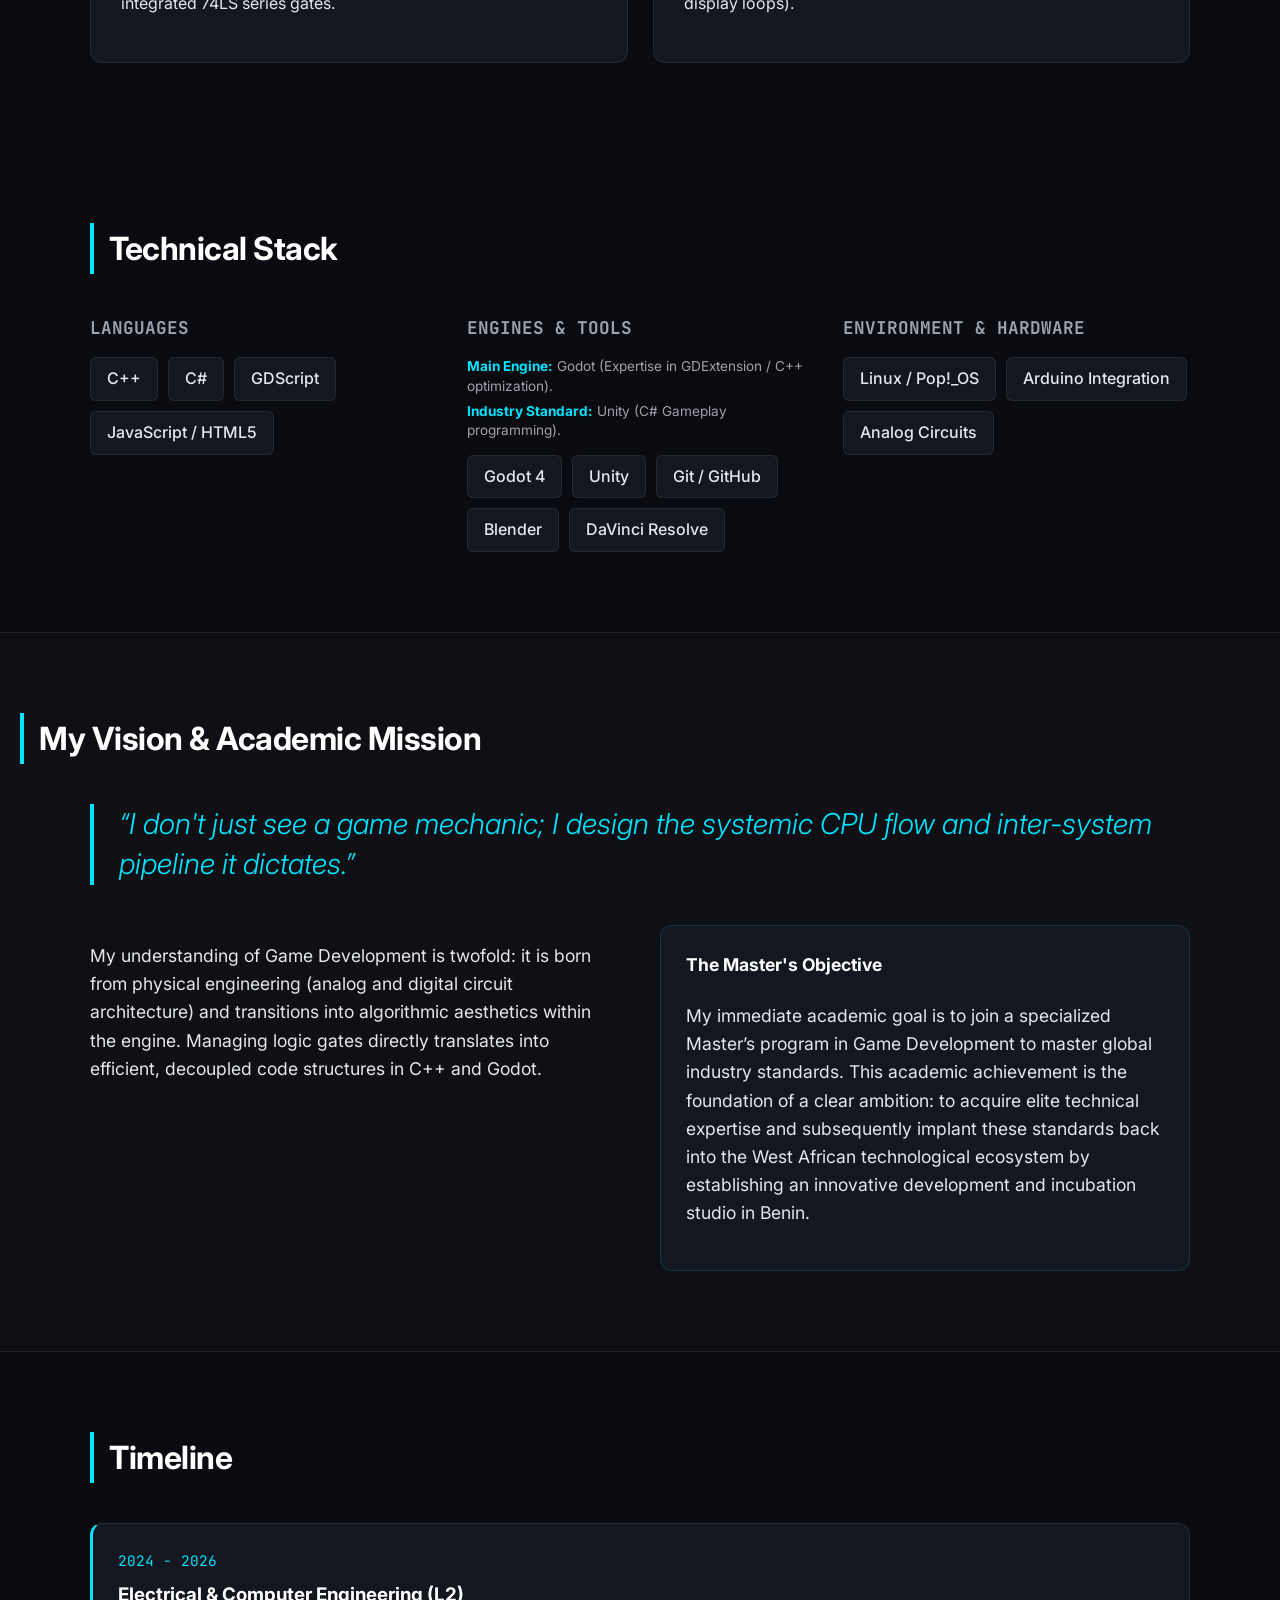
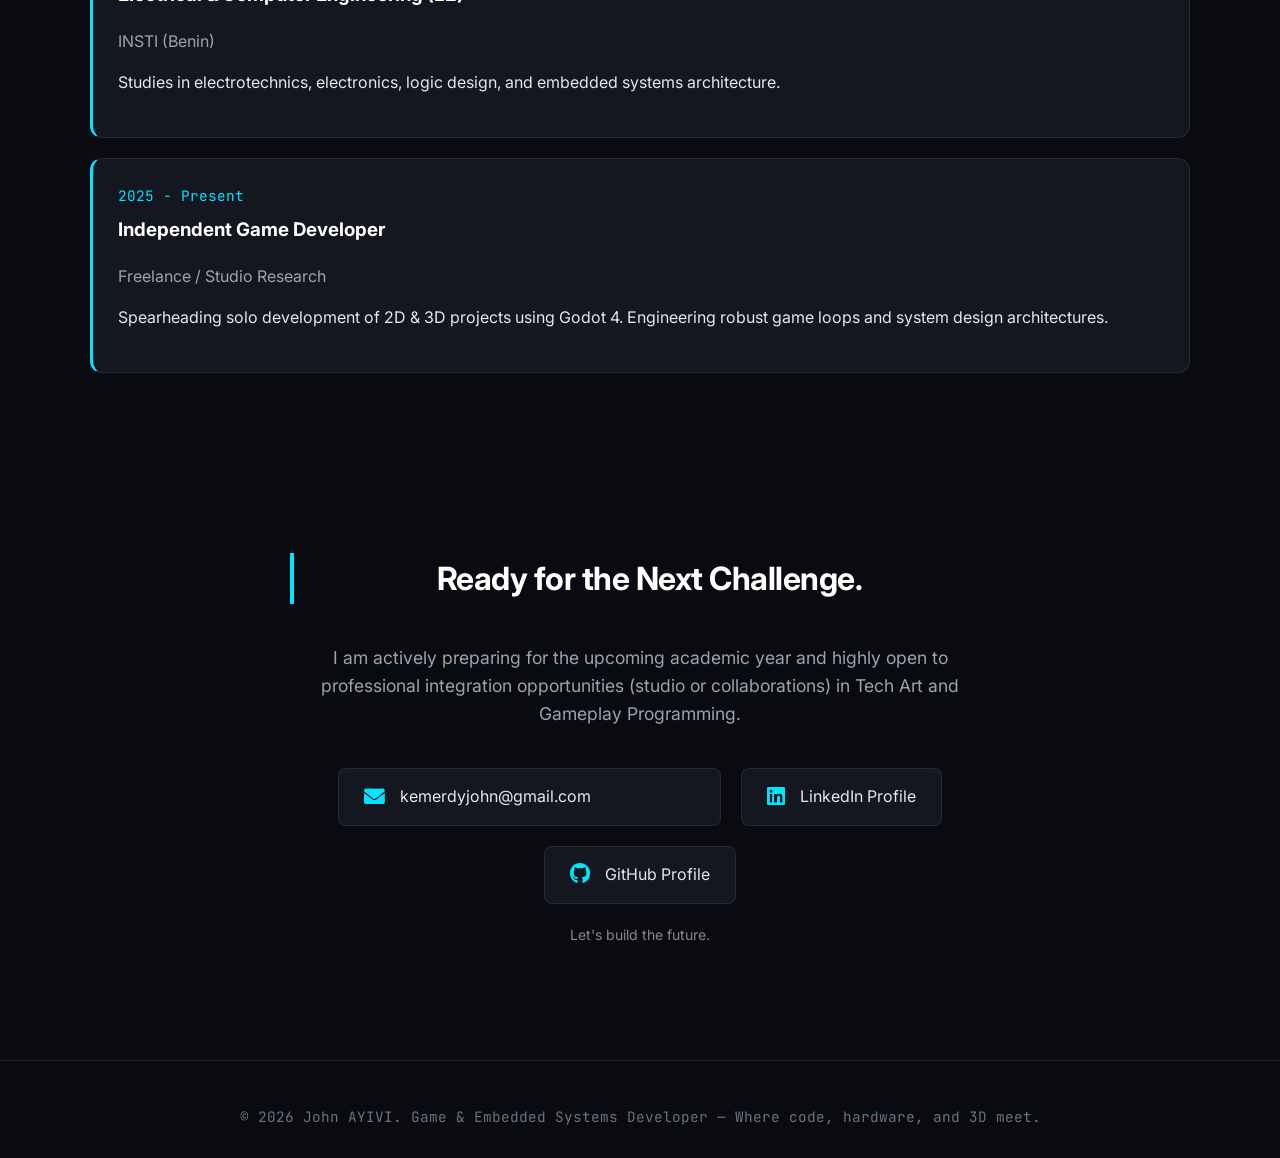
==== commit 3b844de6: "Update Boss images (Viktor, Lyra, Kalthia, Malakor) and update index.html references" ====
--- a/index.html
+++ b/index.html
@@ -131,10 +131,10 @@
                 <div class="project-carousel">
                     <img src="perso principal male.jpg" alt="Perso Principal Male" loading="lazy">
                     <img src="perso principal female.png" alt="Perso Principal Female" loading="lazy">
-                    <img src="Viktor.jpg" alt="Viktor" loading="lazy">
-                    <img src="La reine des ombres.jpg" alt="La reine des ombres" loading="lazy">
-                    <img src="barron de fer.jpg" alt="Barron de fer" loading="lazy">
-                    <img src="le pretre.jpg" alt="Le prêtre" loading="lazy">
+                    <img src="Viktor, le Maréchal d'Acier.png" alt="Viktor, le Maréchal d'Acier" loading="lazy">
+                    <img src="Iyalodé-Lyra, la Reine des Ombres.png" alt="Iyalodé-Lyra, la Reine des Ombres" loading="lazy">
+                    <img src="Mère Kalthia, la Zélatrice d'Or.png" alt="Mère Kalthia, la Zélatrice d'Or" loading="lazy">
+                    <img src="Malakor, warden of trapped souls.png" alt="Malakor, le Geôlier des Âmes" loading="lazy">
                 </div>
 
                 <div class="project-stack">
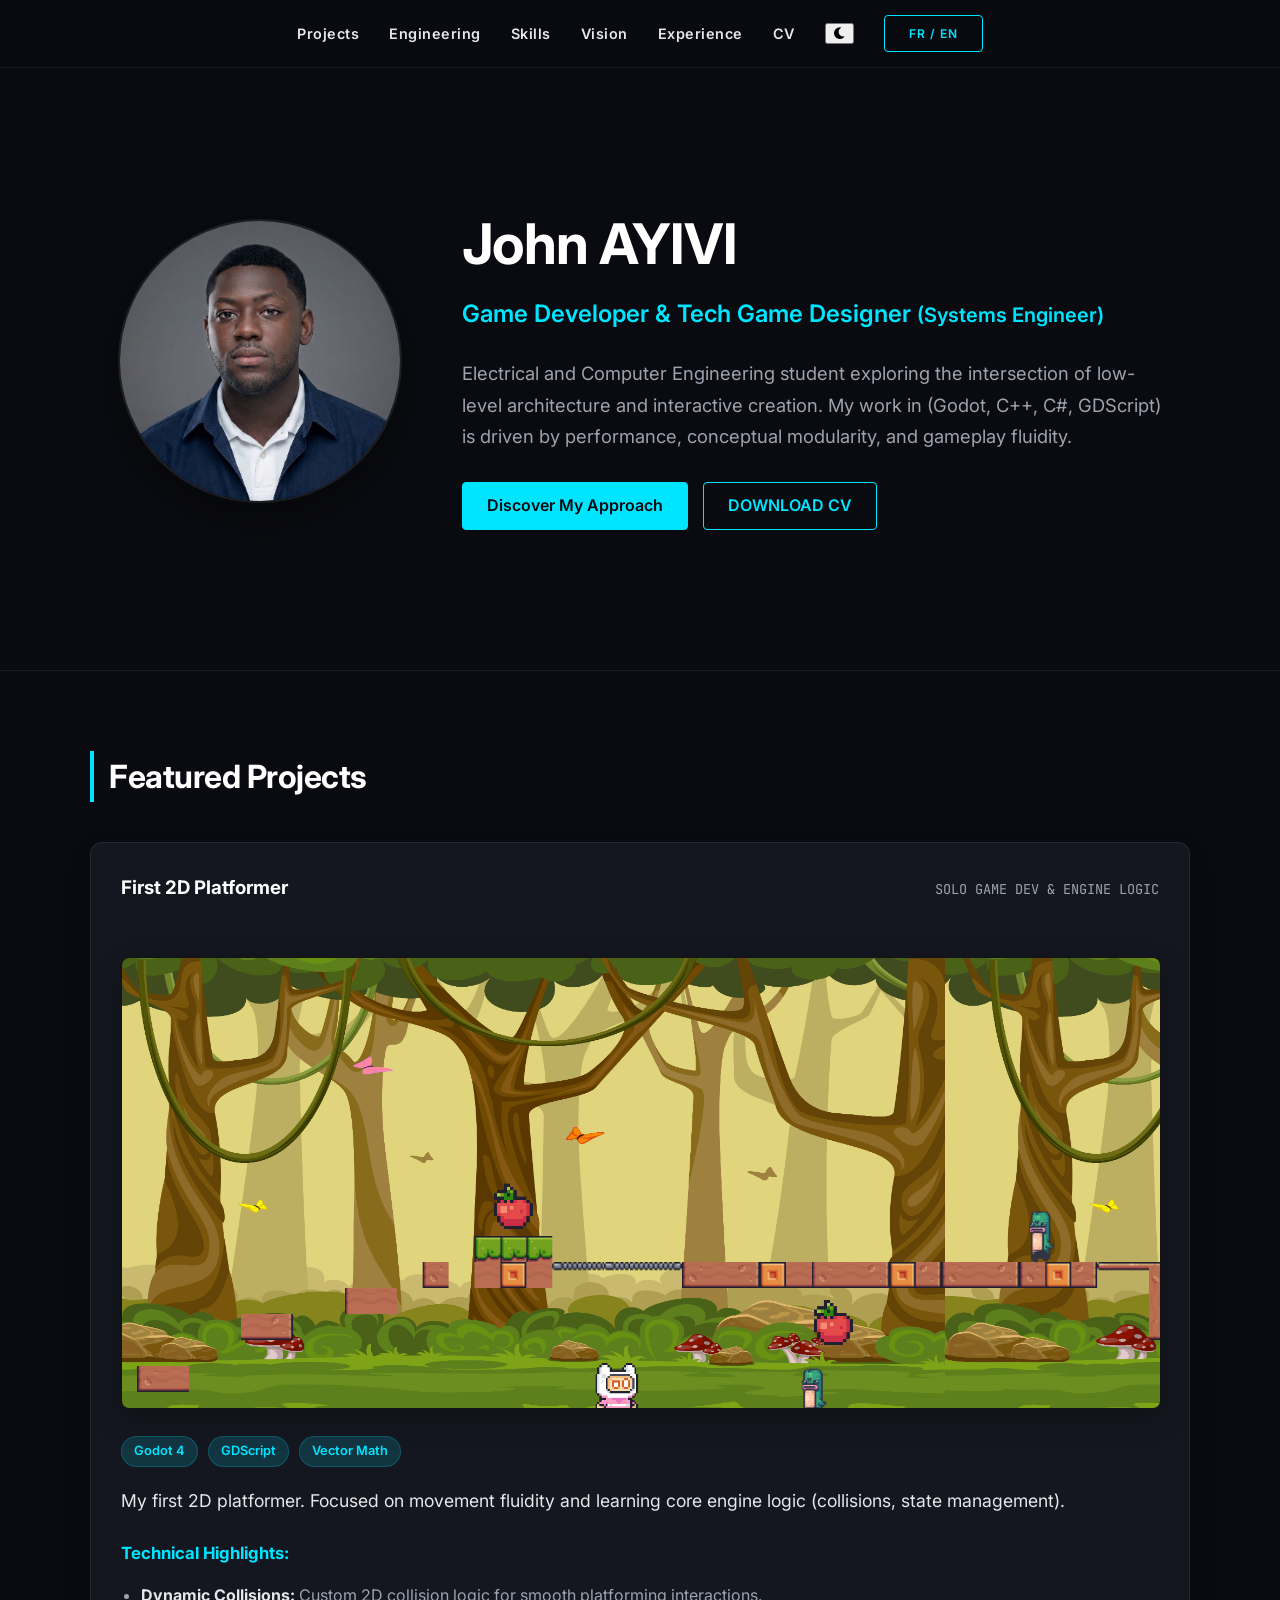
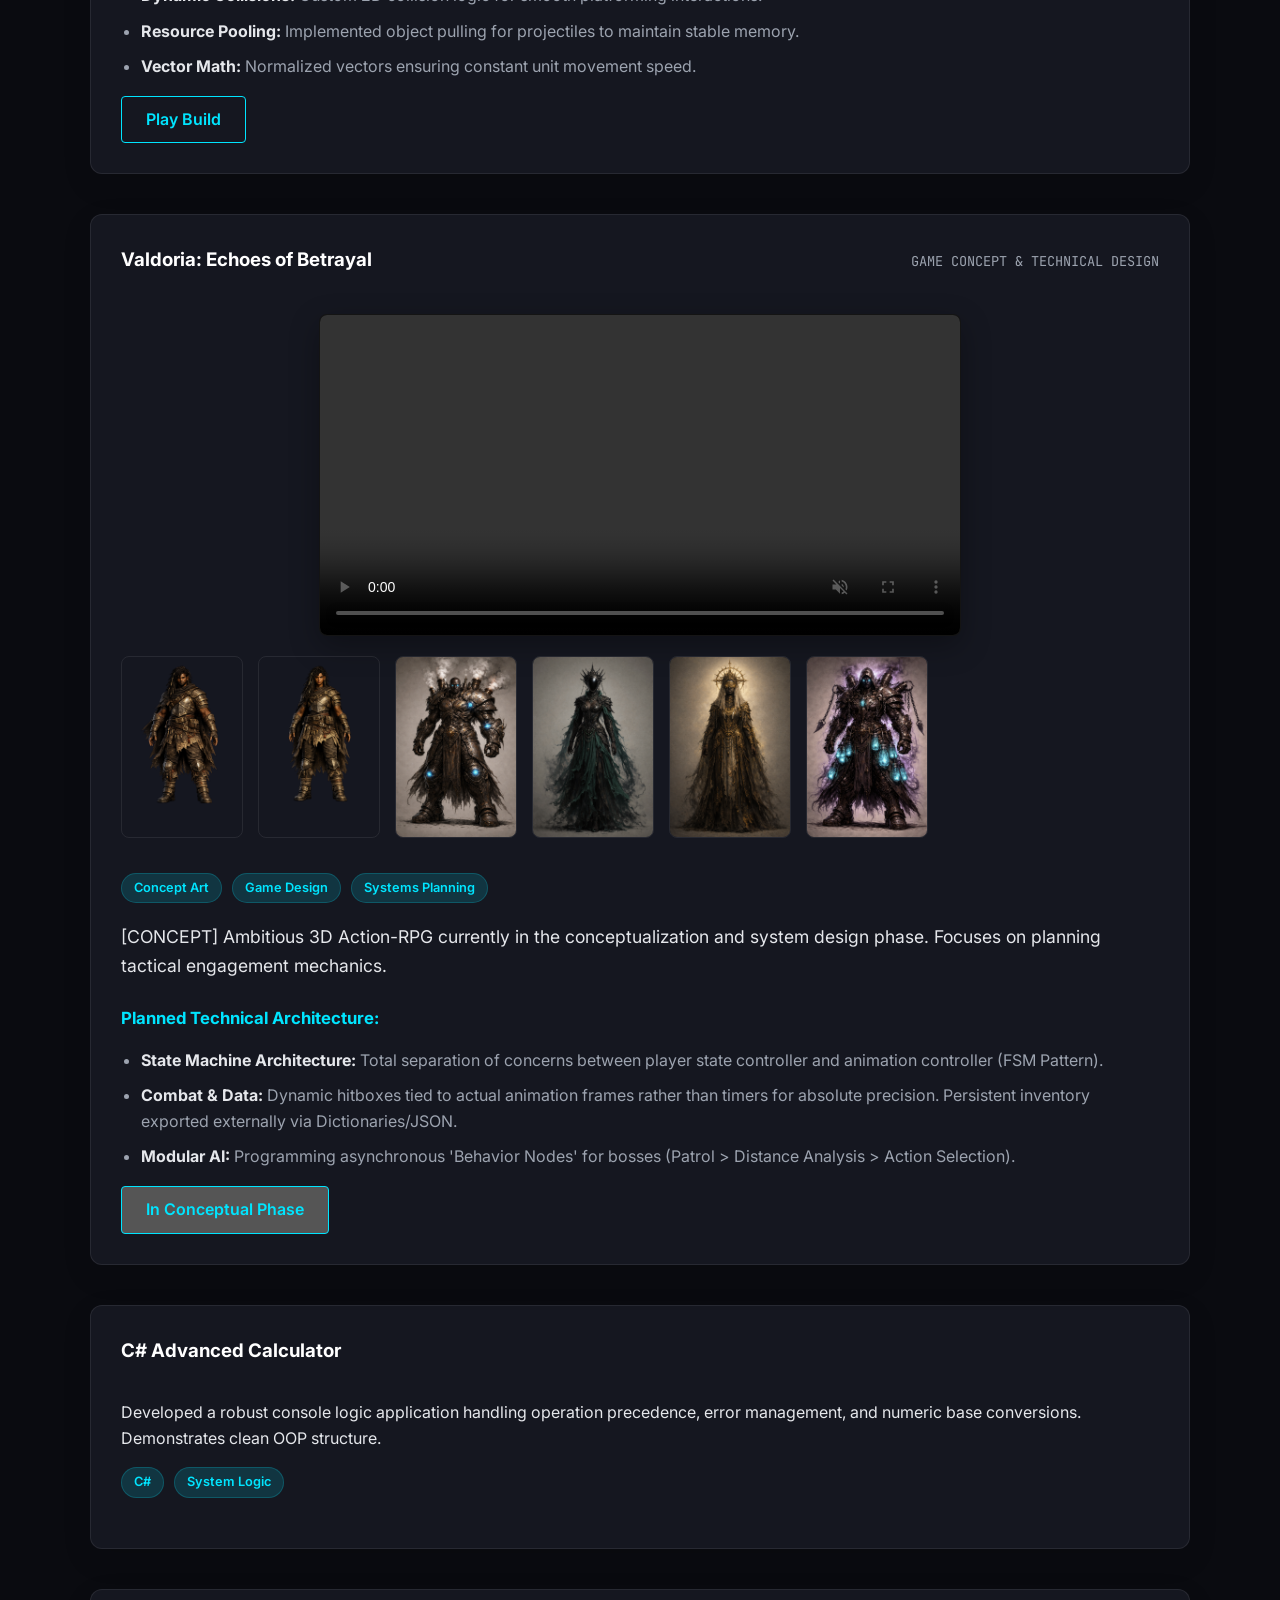
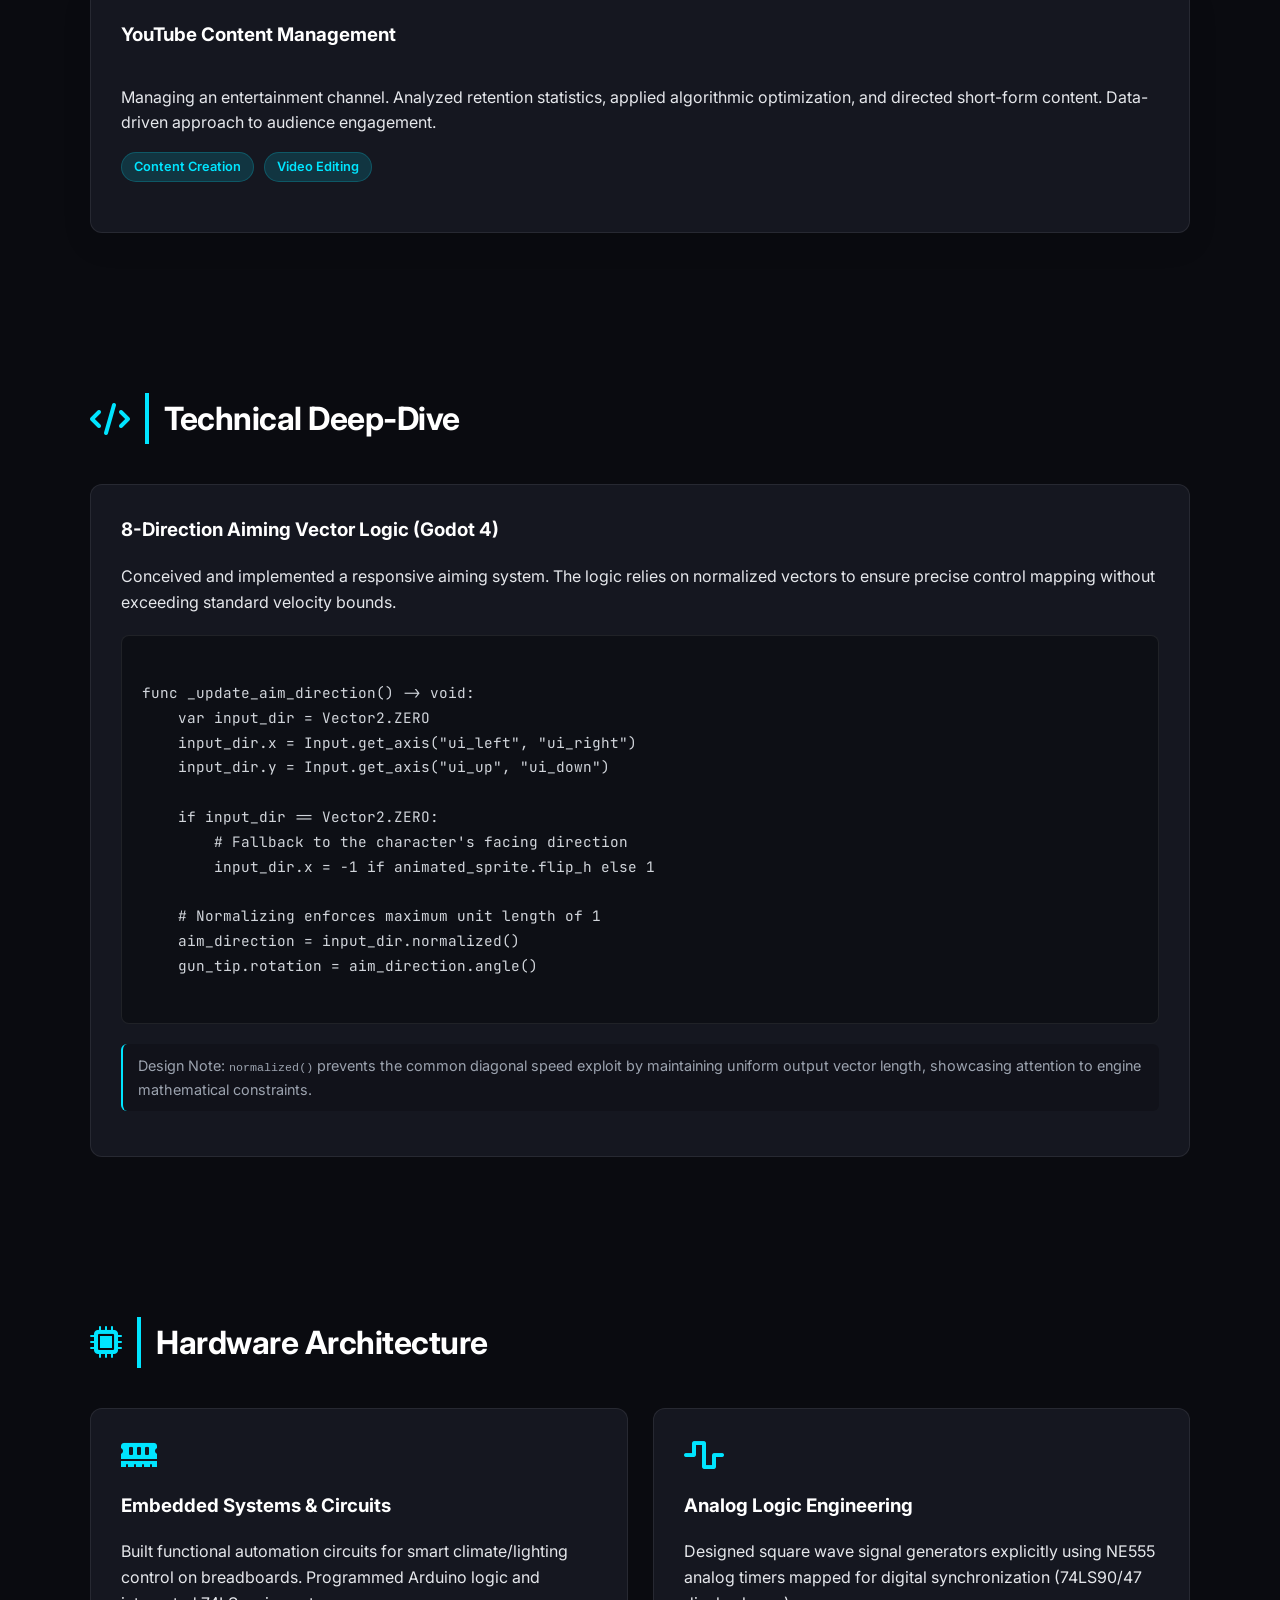
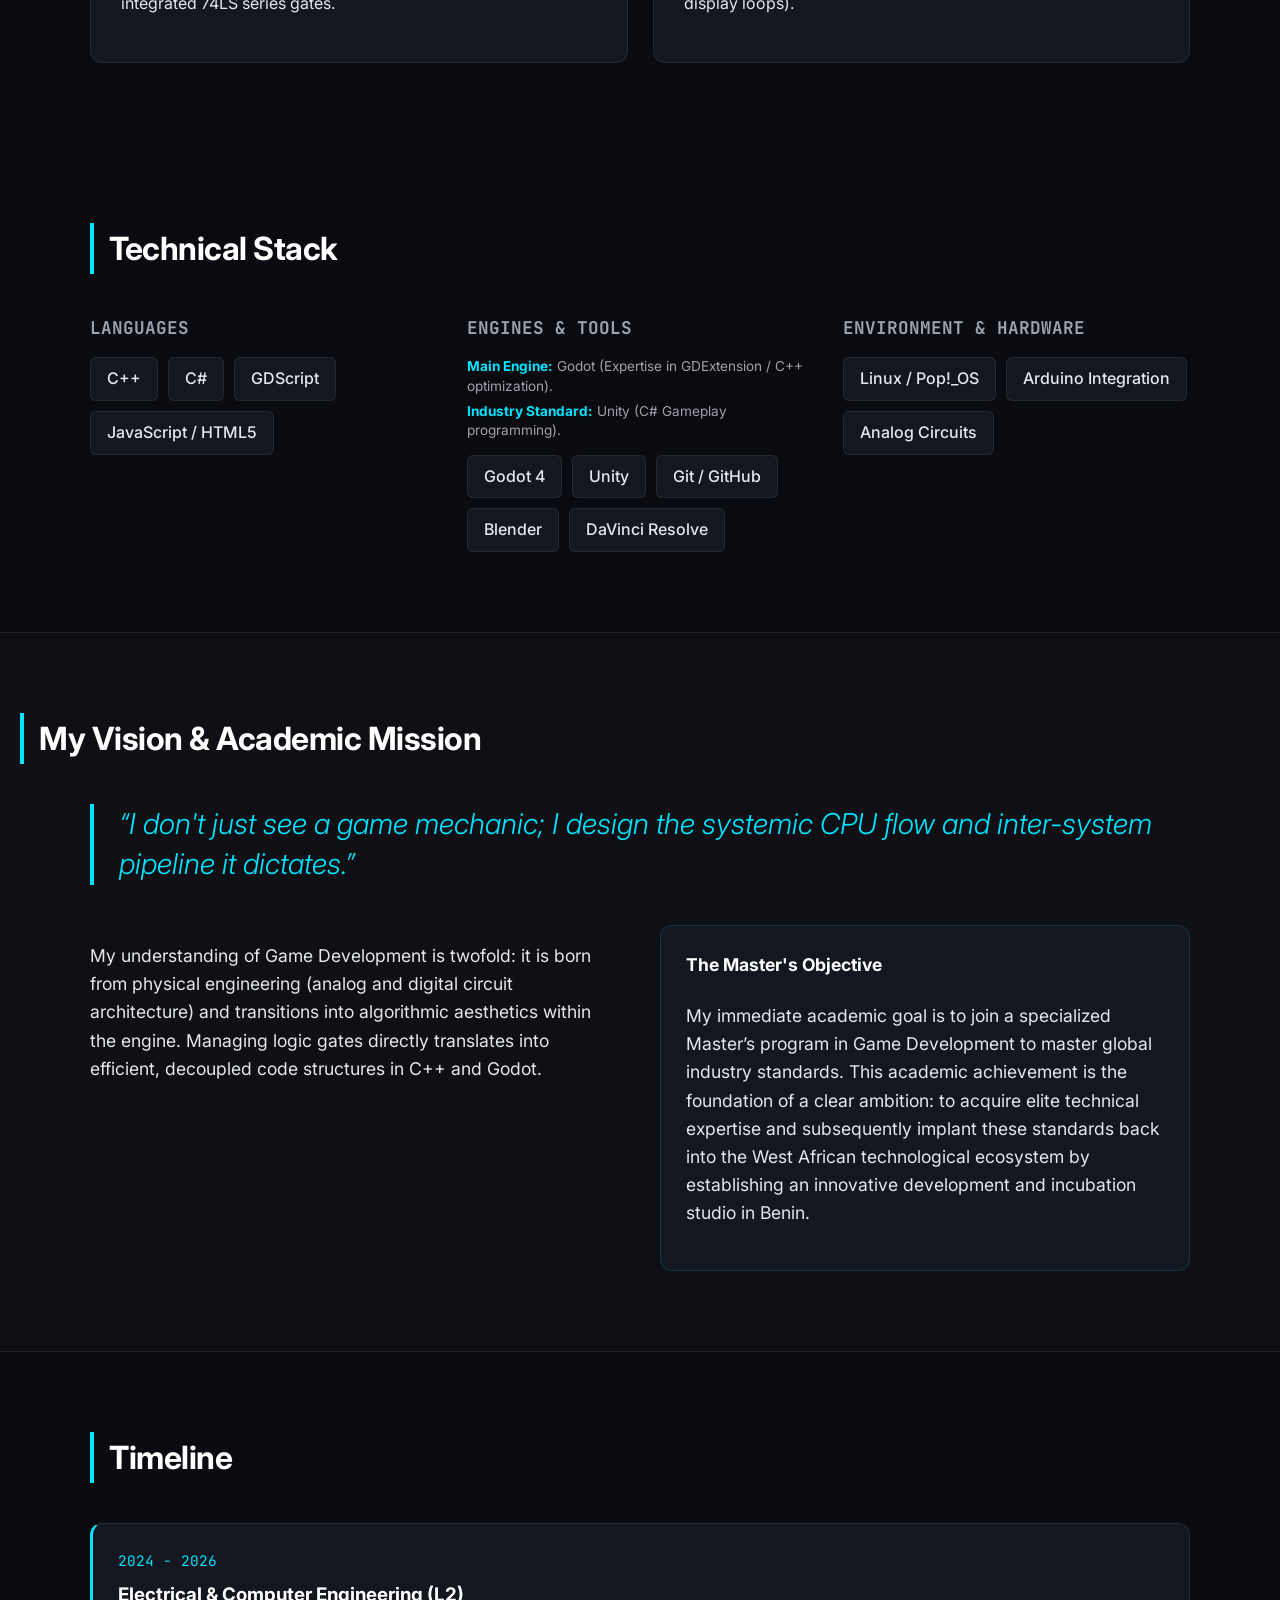
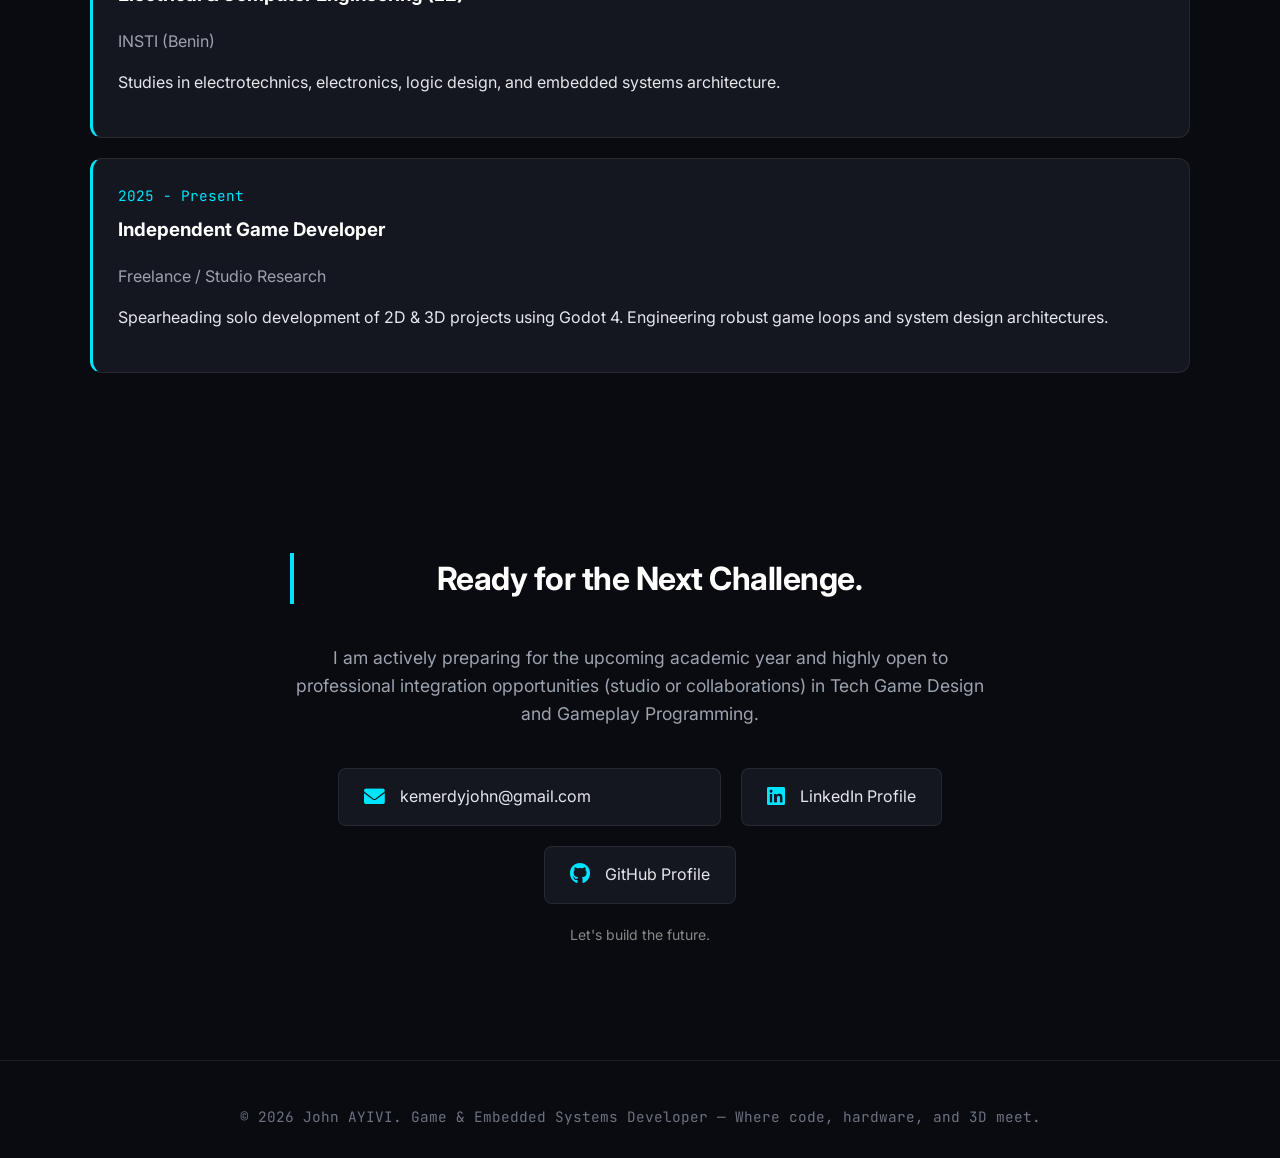
==== commit 43b9c6d3: "Update professional title to Tech Game Designer" ====
--- a/index.html
+++ b/index.html
@@ -5,11 +5,11 @@
     <meta charset="UTF-8">
     <meta name="viewport" content="width=device-width, initial-scale=1.0">
     <meta name="description"
-        content="Portfolio de John AYIVI - Game Developer & Technical Artist. Spécialisé en conception système Godot, Unity, C++, C#.">
+        content="Portfolio de John AYIVI - Game Developer & Tech Game Designer. Spécialisé en conception système Godot, Unity, C++, C#.">
     <meta name="keywords"
-        content="développeur, game developer, technical artist, game engine, godot, unity, C++, C#, portfolio">
+        content="développeur, game developer, tech game designer, game engine, godot, unity, C++, C#, portfolio">
     <meta name="author" content="John AYIVI">
-    <title>John AYIVI | Game Developer & Technical Artist</title>
+    <title>John AYIVI | Game Developer & Tech Game Designer</title>
     <link rel="stylesheet" href="https://cdnjs.cloudflare.com/ajax/libs/font-awesome/6.0.0/css/all.min.css">
     <link rel="stylesheet" href="style.css">
     <link
@@ -39,8 +39,8 @@
             </div>
             <div class="header-content">
                 <h1 data-en="John AYIVI" data-fr="John AYIVI">John AYIVI</h1>
-                <h2 class="role-title" data-en="Game Developer & Technical Artist <small>(Systems Engineer)</small>"
-                    data-fr="Game Developer & Technical Artist <small>(Systems Engineer)</small>">Game Developer & Technical Artist <small>(Systems Engineer)</small></h2>
+                <h2 class="role-title" data-en="Game Developer & Tech Game Designer <small>(Systems Engineer)</small>"
+                    data-fr="Game Developer & Tech Game Designer <small>(Systems Engineer)</small>">Game Developer & Tech Game Designer <small>(Systems Engineer)</small></h2>
                 <p class="subtitle"
                     data-en="Electrical and Computer Engineering student exploring the intersection of low-level architecture and interactive creation. My work in (Godot, C++, C#, GDScript) is driven by performance, conceptual modularity, and gameplay fluidity."
                     data-fr="Étudiant en Génie Électrique et Informatique, j'explore l'intersection entre l'architecture bas niveau et la création interactive. Mes développements sur Godot (C++, C#, GDScript) sont orientés performance, modularité conceptuelle et fluidité de gameplay.">
@@ -381,10 +381,10 @@
             <h2 class="section-title" data-en="Ready for the Next Challenge." data-fr="Échangeons sur l'avenir.">
                 Échangeons sur l'avenir.</h2>
             <p class="contact-pitch"
-                data-en="I am actively preparing for the upcoming academic year and highly open to professional integration opportunities (studio or collaborations) in Tech Art and Gameplay Programming."
-                data-fr="Je suis activement en phase de préparation pour la rentrée académique prochaine et ouvert aux opportunités d'intégration professionnelle en Tech Art et Programmation Gameplay. Les discussions techniques ou académiques sont les bienvenues.">
+                data-en="I am actively preparing for the upcoming academic year and highly open to professional integration opportunities (studio or collaborations) in Tech Game Design and Gameplay Programming."
+                data-fr="Je suis activement en phase de préparation pour la rentrée académique prochaine et ouvert aux opportunités d'intégration professionnelle en Tech Game Design et Programmation Gameplay. Les discussions techniques ou académiques sont les bienvenues.">
                 Je suis activement en phase de préparation pour la rentrée académique prochaine et ouvert aux
-                opportunités d'intégration professionnelle en Tech Art et Programmation Gameplay. Les discussions
+                opportunités d'intégration professionnelle en Tech Game Design et Programmation Gameplay. Les discussions
                 techniques ou académiques sont les bienvenues.</p>
 
             <div class="contact-links">
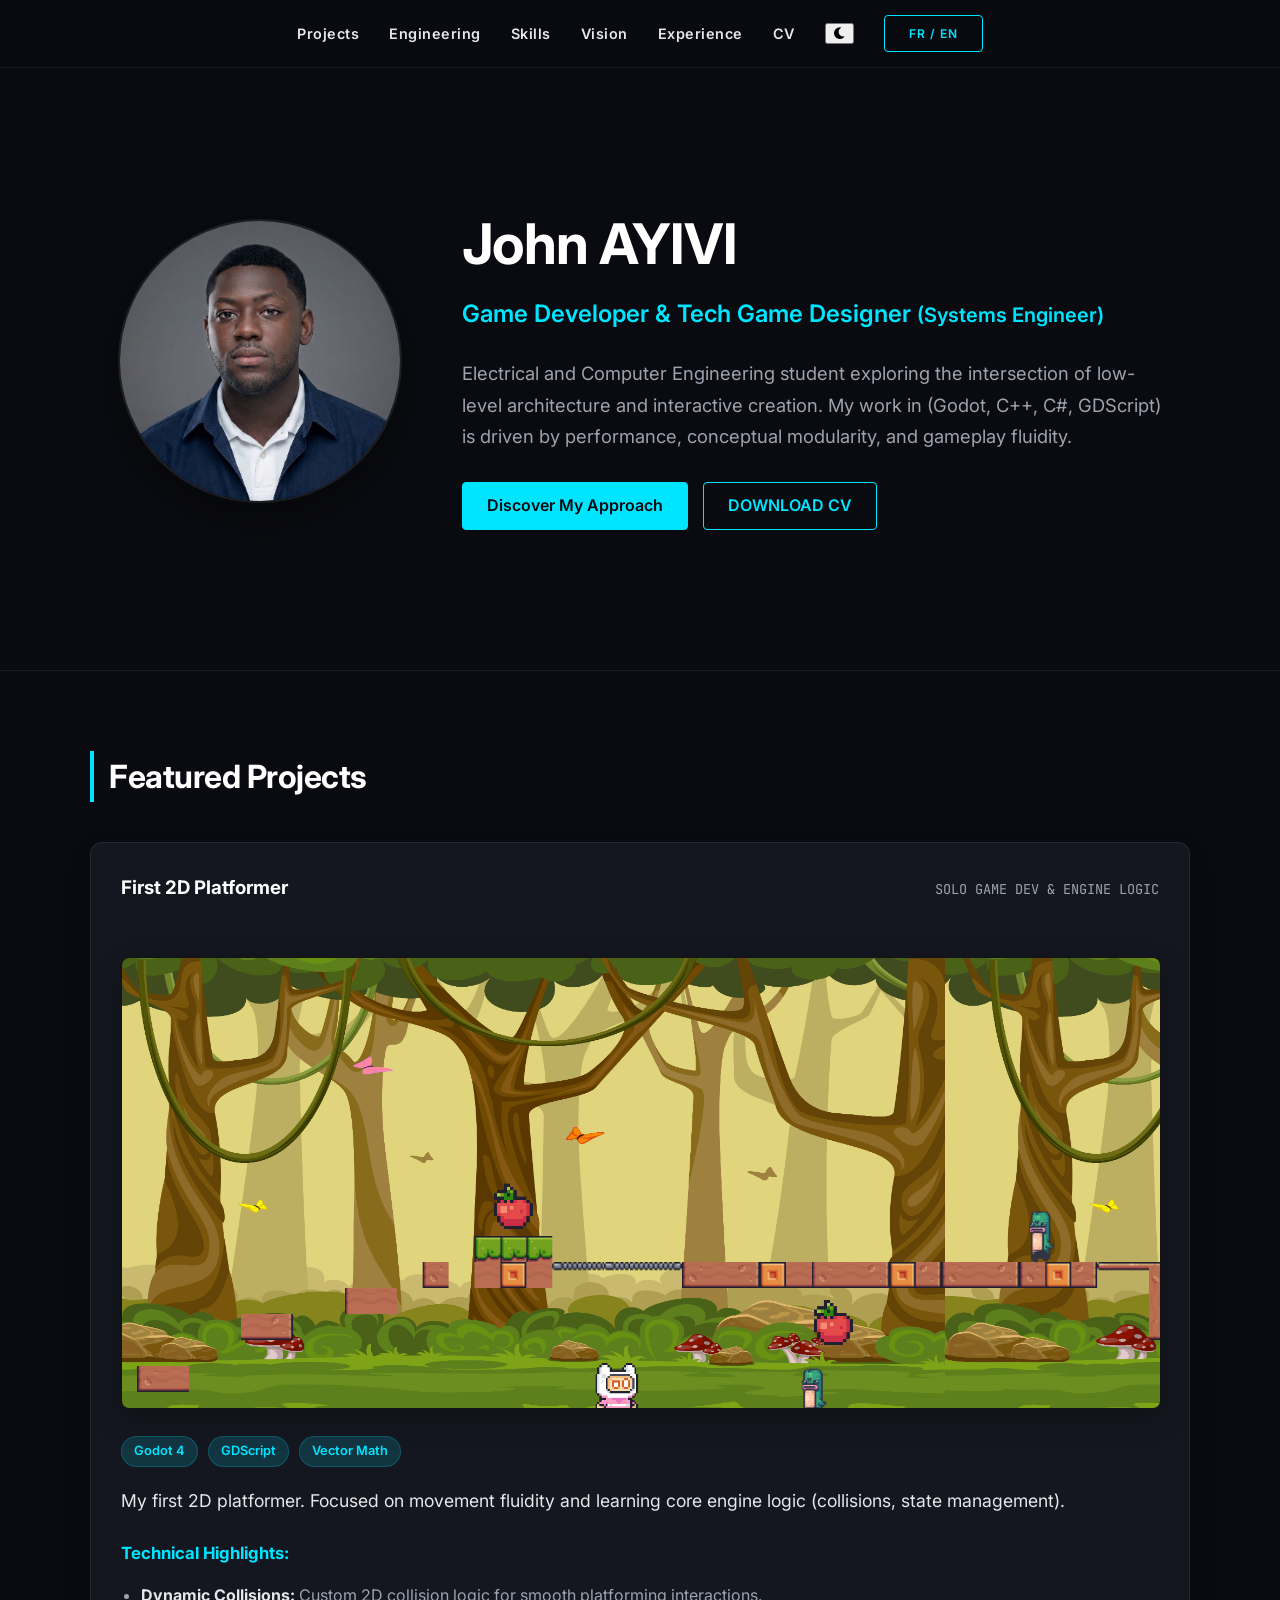
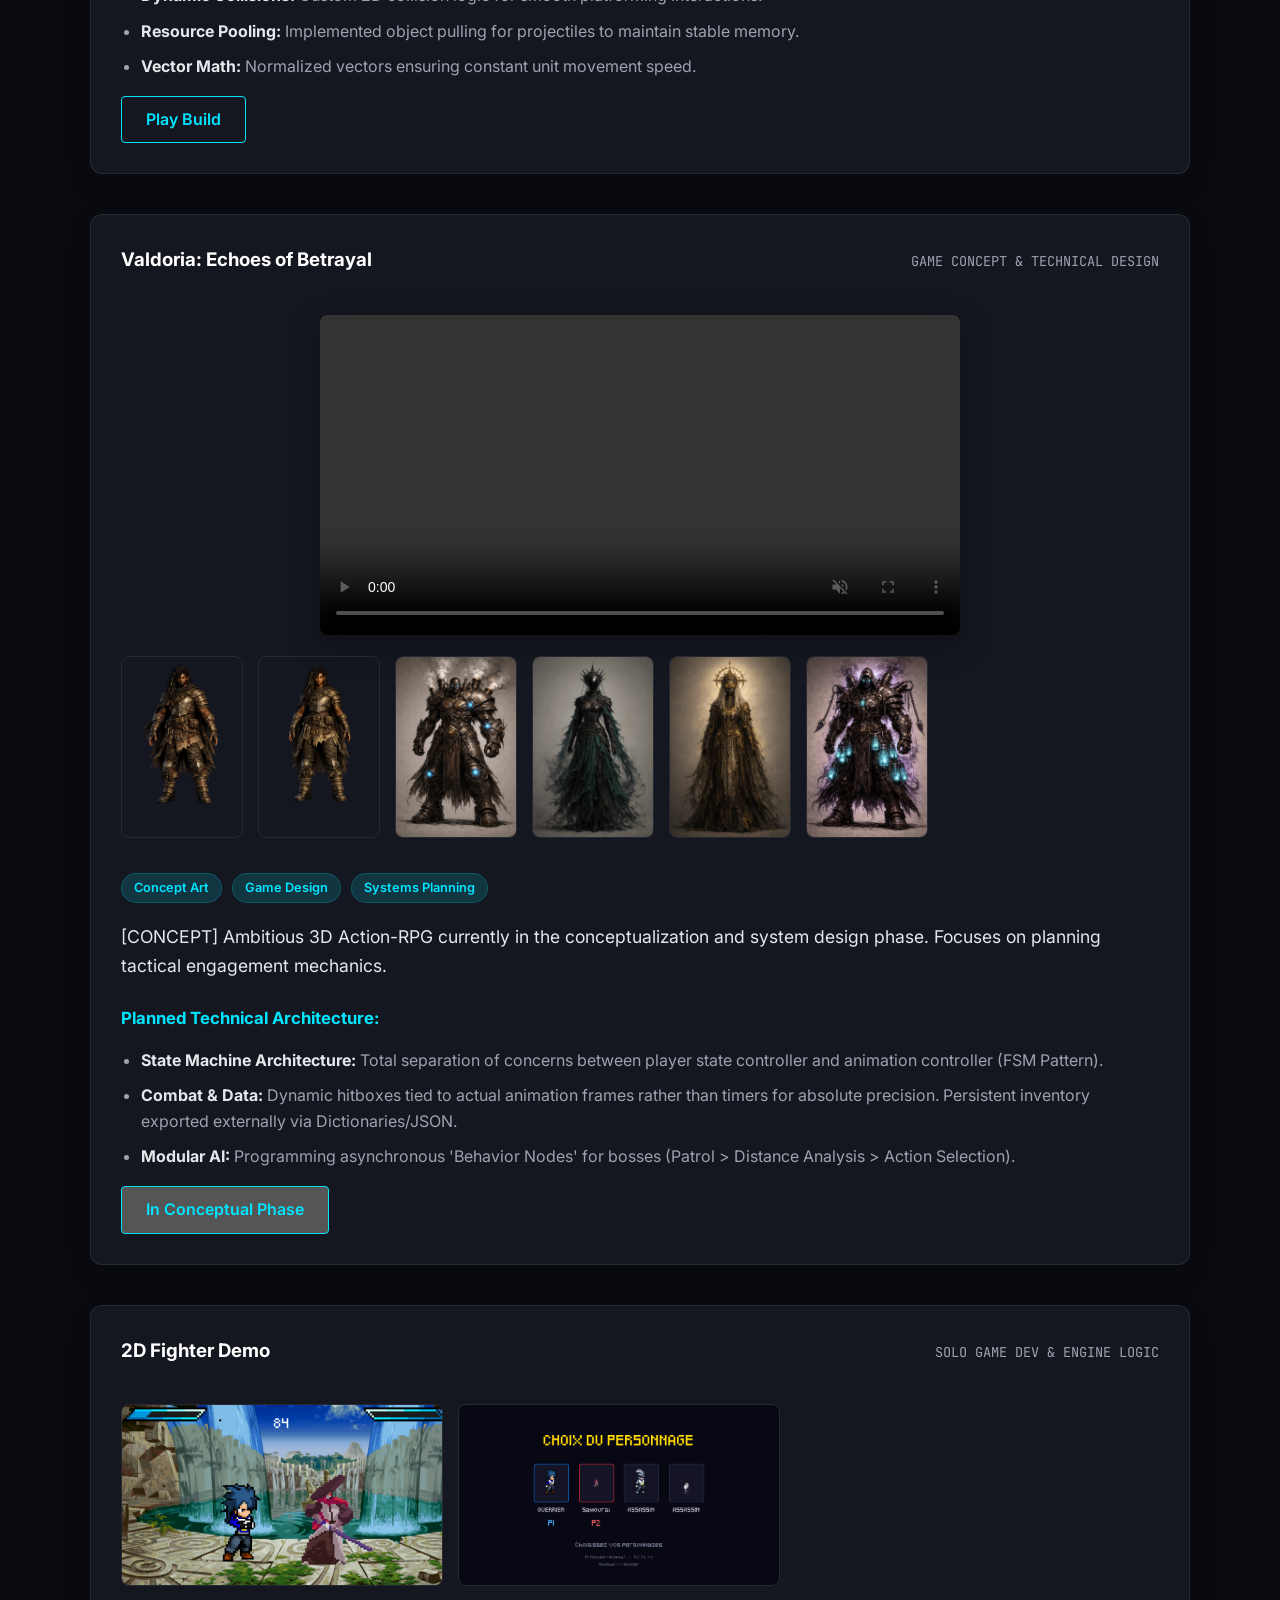
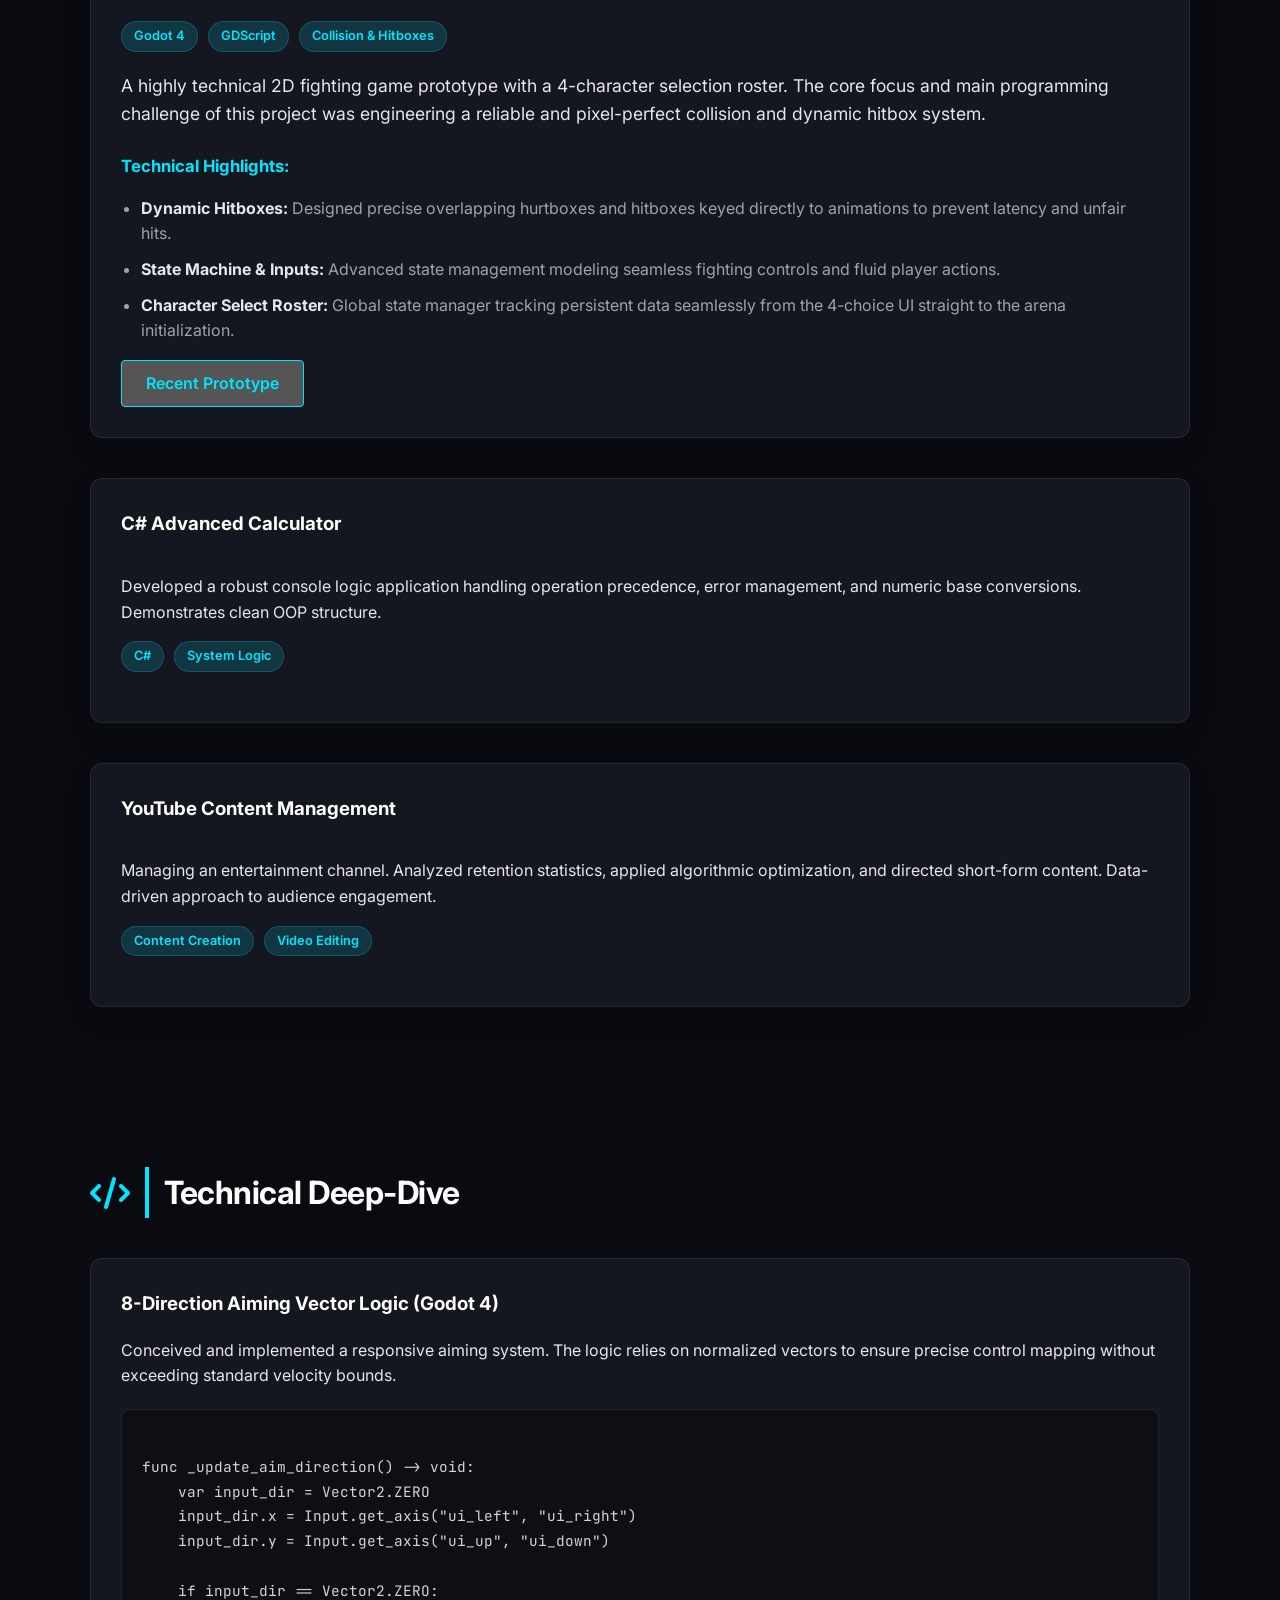
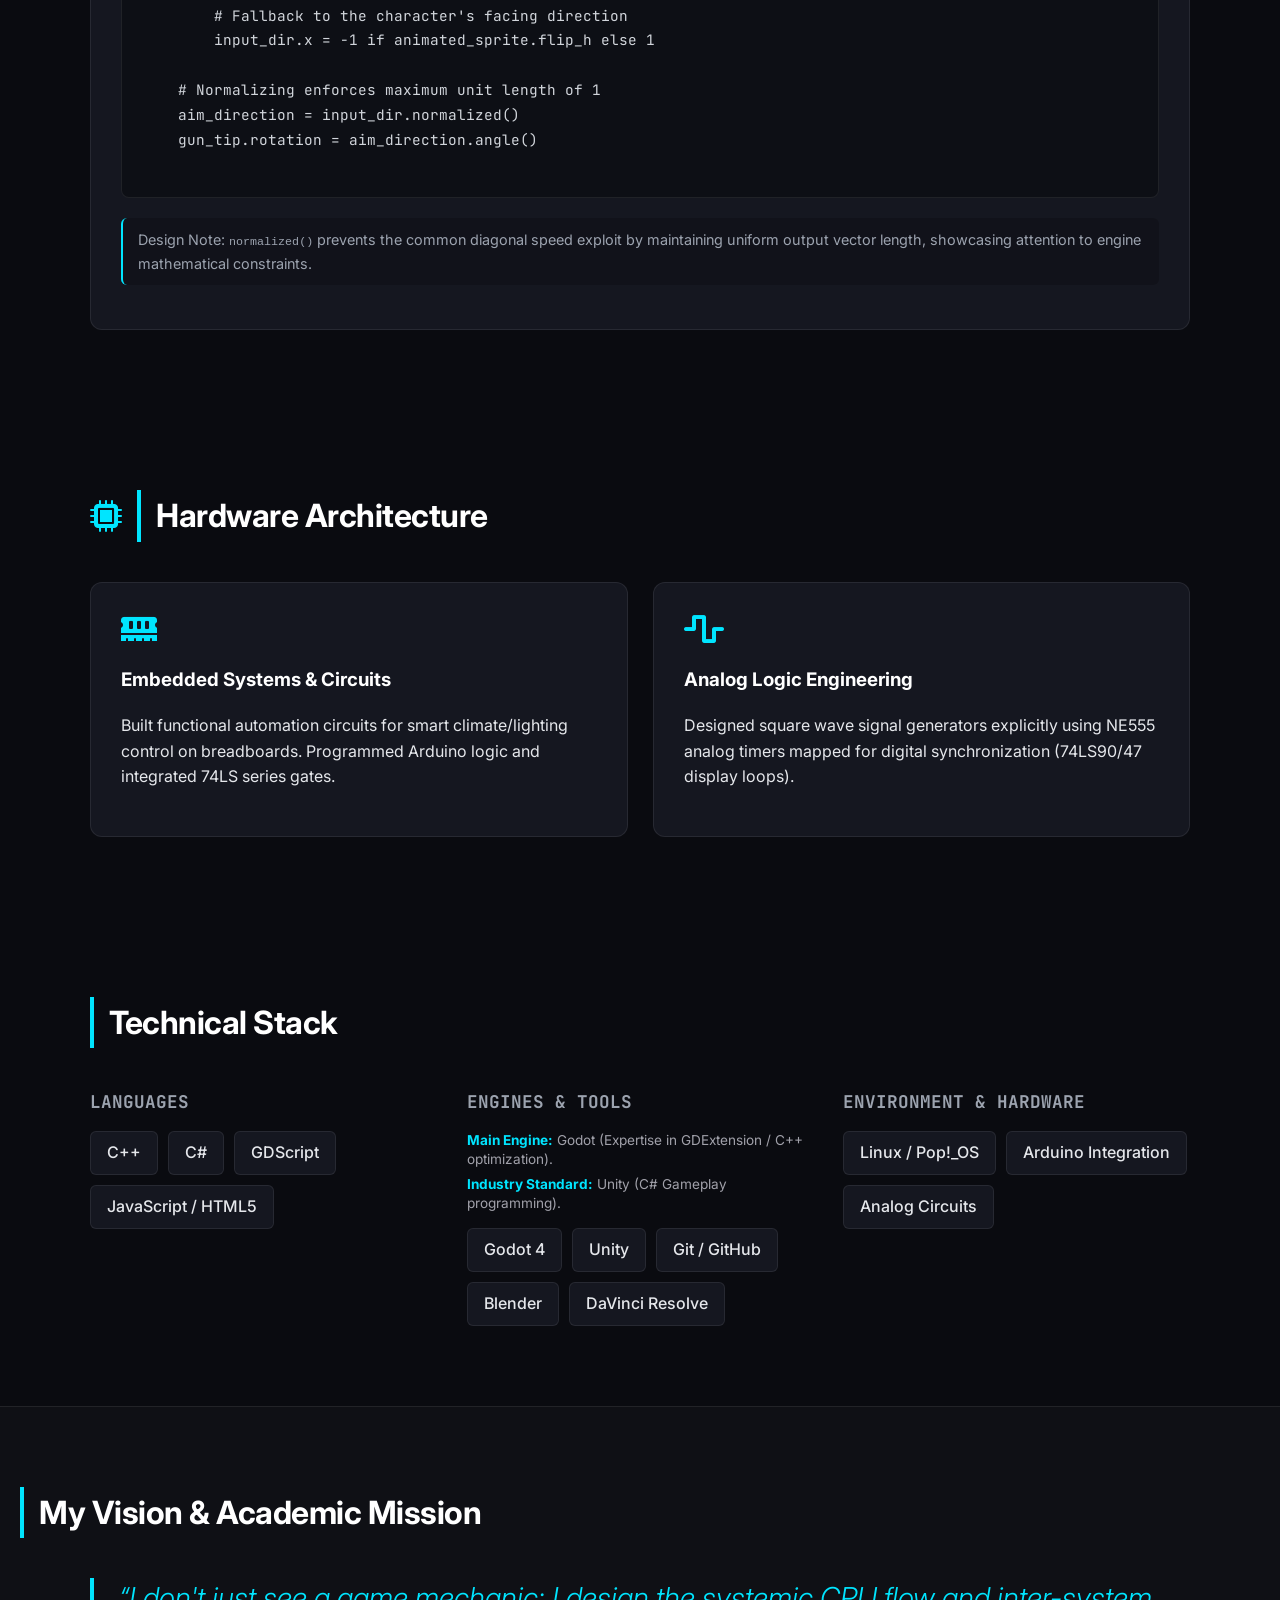
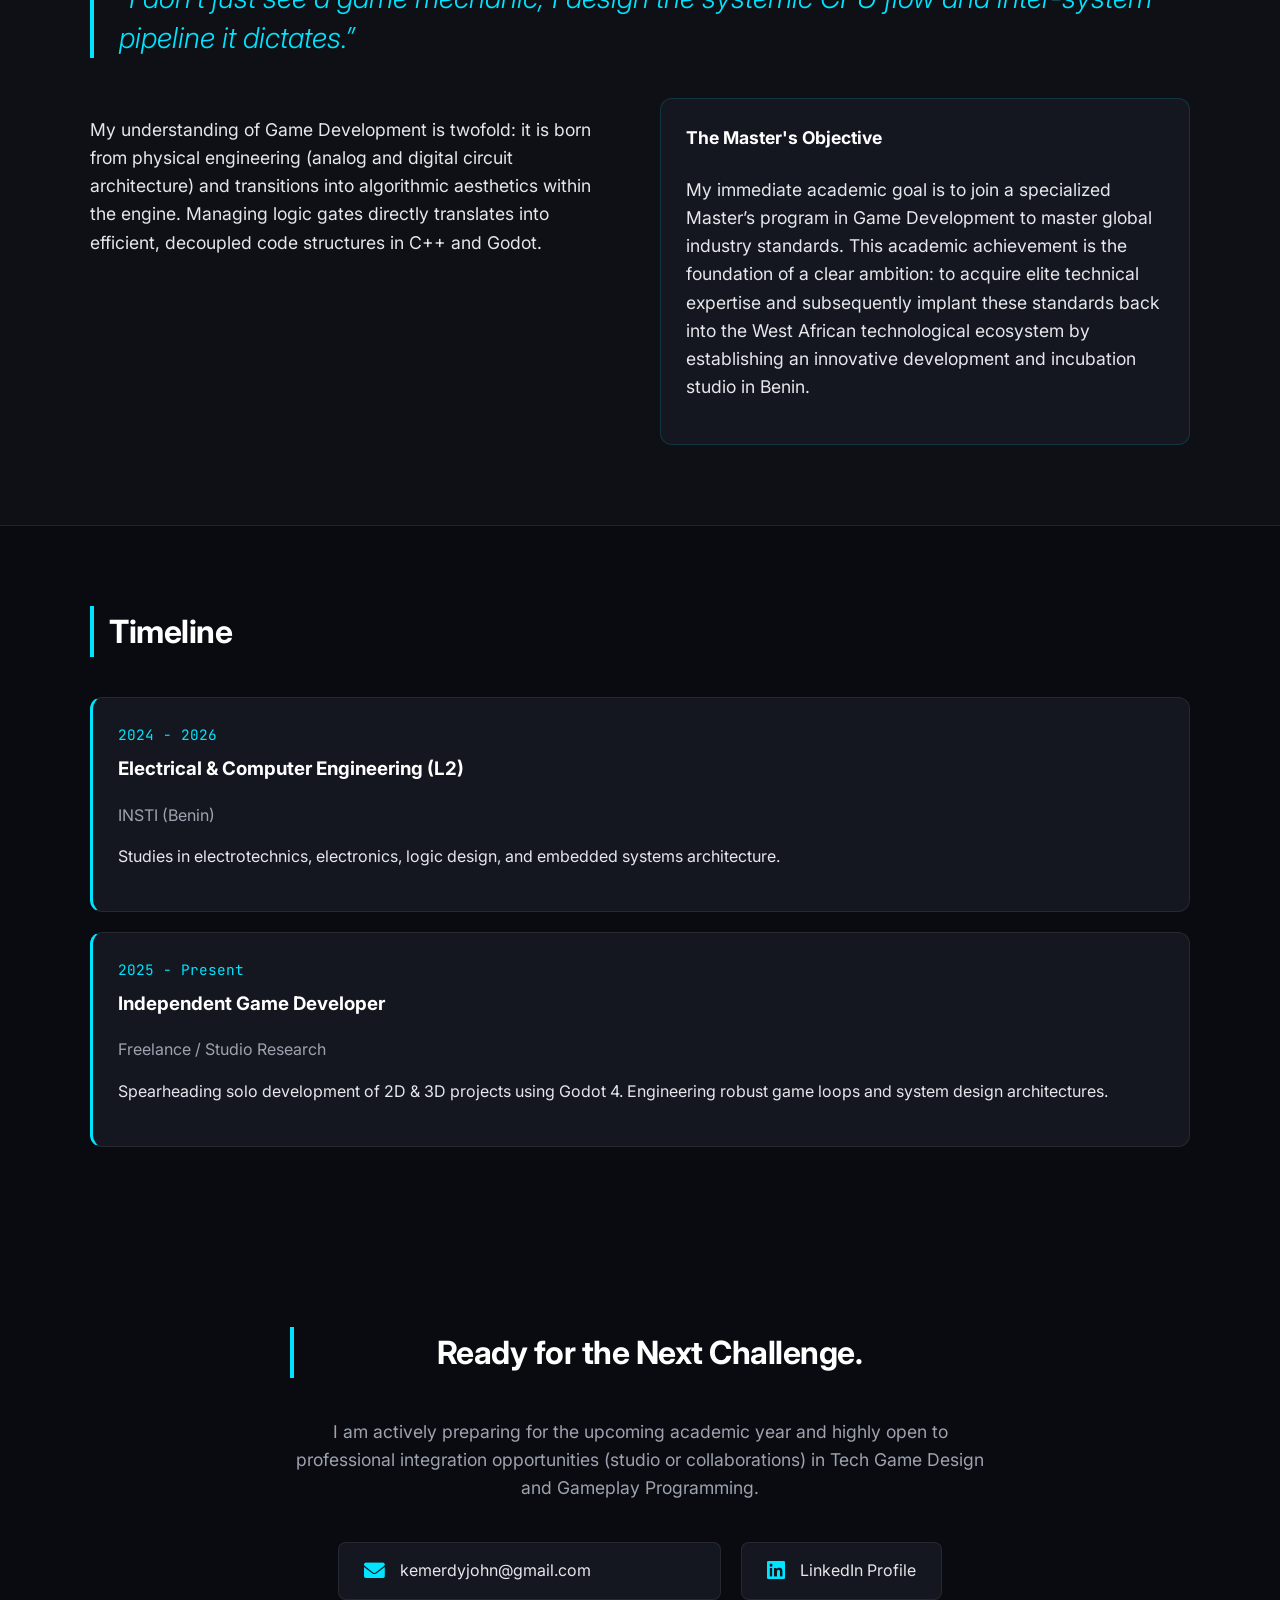
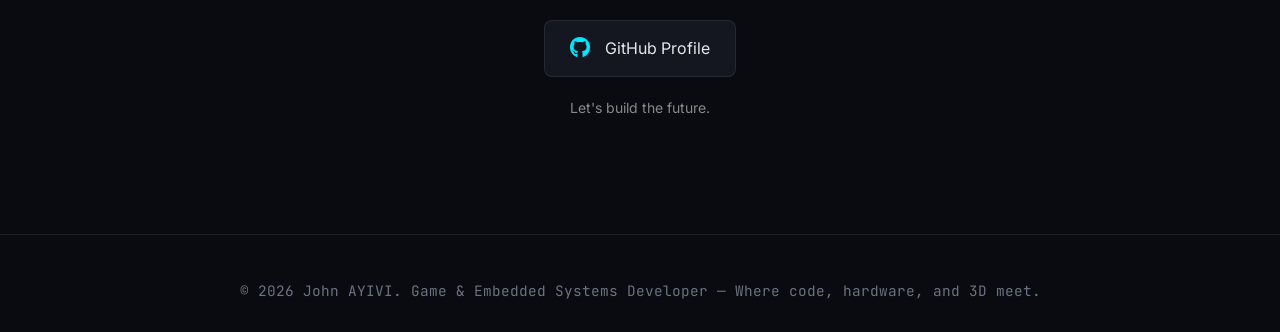
==== commit 65d63497: "Add new 2D Fighter Demo project prioritizing hitbox & collision dev" ====
--- a/index.html
+++ b/index.html
@@ -174,6 +174,53 @@
                 <div class="project-links">
                     <span class="ui-btn pending-build" style="background:#555; cursor:pointer;" data-en="In Conceptual Phase"
                         data-fr="En phase de conception"><i class="fas fa-pencil-ruler"></i> En phase de conception</span>
+                </div>
+            </div>
+
+            <div class="project-card case-study">
+                <div class="project-header">
+                    <h3 data-en="2D Fighter Demo" data-fr="Démo Jeu de Combat 2D">Démo Jeu de Combat 2D</h3>
+                    <span class="project-role" data-en="Solo Game Dev & Engine Logic"
+                        data-fr="Solo Game Dev & Engine Logic">Solo Game Dev & Engine Logic</span>
+                </div>
+
+                <div class="project-carousel">
+                    <img src="Screenshot_2026-04-24_13-10-09.png" alt="Gameplay Combat 2D" loading="lazy">
+                    <img src="Screenshot_2026-04-24_13-00-39.png" alt="Ecran de sélection de personnage" loading="lazy">
+                </div>
+
+                <div class="project-stack">
+                    <span class="tech-badge">Godot 4</span>
+                    <span class="tech-badge">GDScript</span>
+                    <span class="tech-badge">Collision & Hitboxes</span>
+                </div>
+
+                <p class="project-pitch"
+                    data-en="A highly technical 2D fighting game prototype with a 4-character selection roster. The core focus and main programming challenge of this project was engineering a reliable and pixel-perfect collision and dynamic hitbox system."
+                    data-fr="Prototype technique d'un jeu de combat 2D intégrant un écran de sélection de 4 personnages. Le cœur de ce projet (et sa plus grande difficulté) fut l'ingénierie intégrale d'un système de collisions et de hitboxes dynamiques précis à la frame près.">
+                    Prototype technique d'un jeu de combat 2D intégrant un écran de sélection de 4 personnages. Le cœur de ce projet (et sa plus grande difficulté) fut l'ingénierie intégrale d'un système de collisions et de hitboxes dynamiques précis à la frame près.</p>
+
+                <div class="project-details-list">
+                    <h4 data-en="Technical Highlights:" data-fr="Points Techniques :">Points Techniques :</h4>
+                    <ul>
+                        <li data-en="<strong>Dynamic Hitboxes:</strong> Designed precise overlapping hurtboxes and hitboxes keyed directly to animations to prevent latency and unfair hits."
+                            data-fr="<strong>Hitboxes Dynamiques :</strong> Conception et synchronisation de hitboxes/hurtboxes calées sur chaque frame d'animation pour un calcul des impacts sans déchet visuel.">
+                            <strong>Hitboxes Dynamiques :</strong> Conception et synchronisation de hitboxes/hurtboxes calées sur chaque frame d'animation pour un calcul des impacts sans déchet visuel.
+                        </li>
+                        <li data-en="<strong>State Machine & Inputs:</strong> Advanced state management modeling seamless fighting controls and fluid player actions."
+                            data-fr="<strong>State Machine & Inputs :</strong> Architecture poussée du contrôleur du joueur garantissant la fluidité parfaite des mouvements et attaques.">
+                            <strong>State Machine & Inputs :</strong> Architecture poussée du contrôleur du joueur garantissant la fluidité parfaite des mouvements et attaques.
+                        </li>
+                        <li data-en="<strong>Character Select Roster:</strong> Global state manager tracking persistent data seamlessly from the 4-choice UI straight to the arena initialization."
+                            data-fr="<strong>Gestion de Roster :</strong> Utilisation de globales (Singletons) pour passer les données sélectionnées du menu à l'instanciation des scènes de personnages.">
+                            <strong>Gestion de Roster :</strong> Utilisation de globales (Singletons) pour passer les données sélectionnées du menu à l'instanciation des scènes de personnages.
+                        </li>
+                    </ul>
+                </div>
+
+                <div class="project-links">
+                    <span class="ui-btn pending-build" style="background:#555; cursor:pointer;" data-en="Recent Prototype"
+                        data-fr="Prototype de Gameplay"><i class="fas fa-gamepad"></i> Prototype de Gameplay</span>
                 </div>
             </div>
 
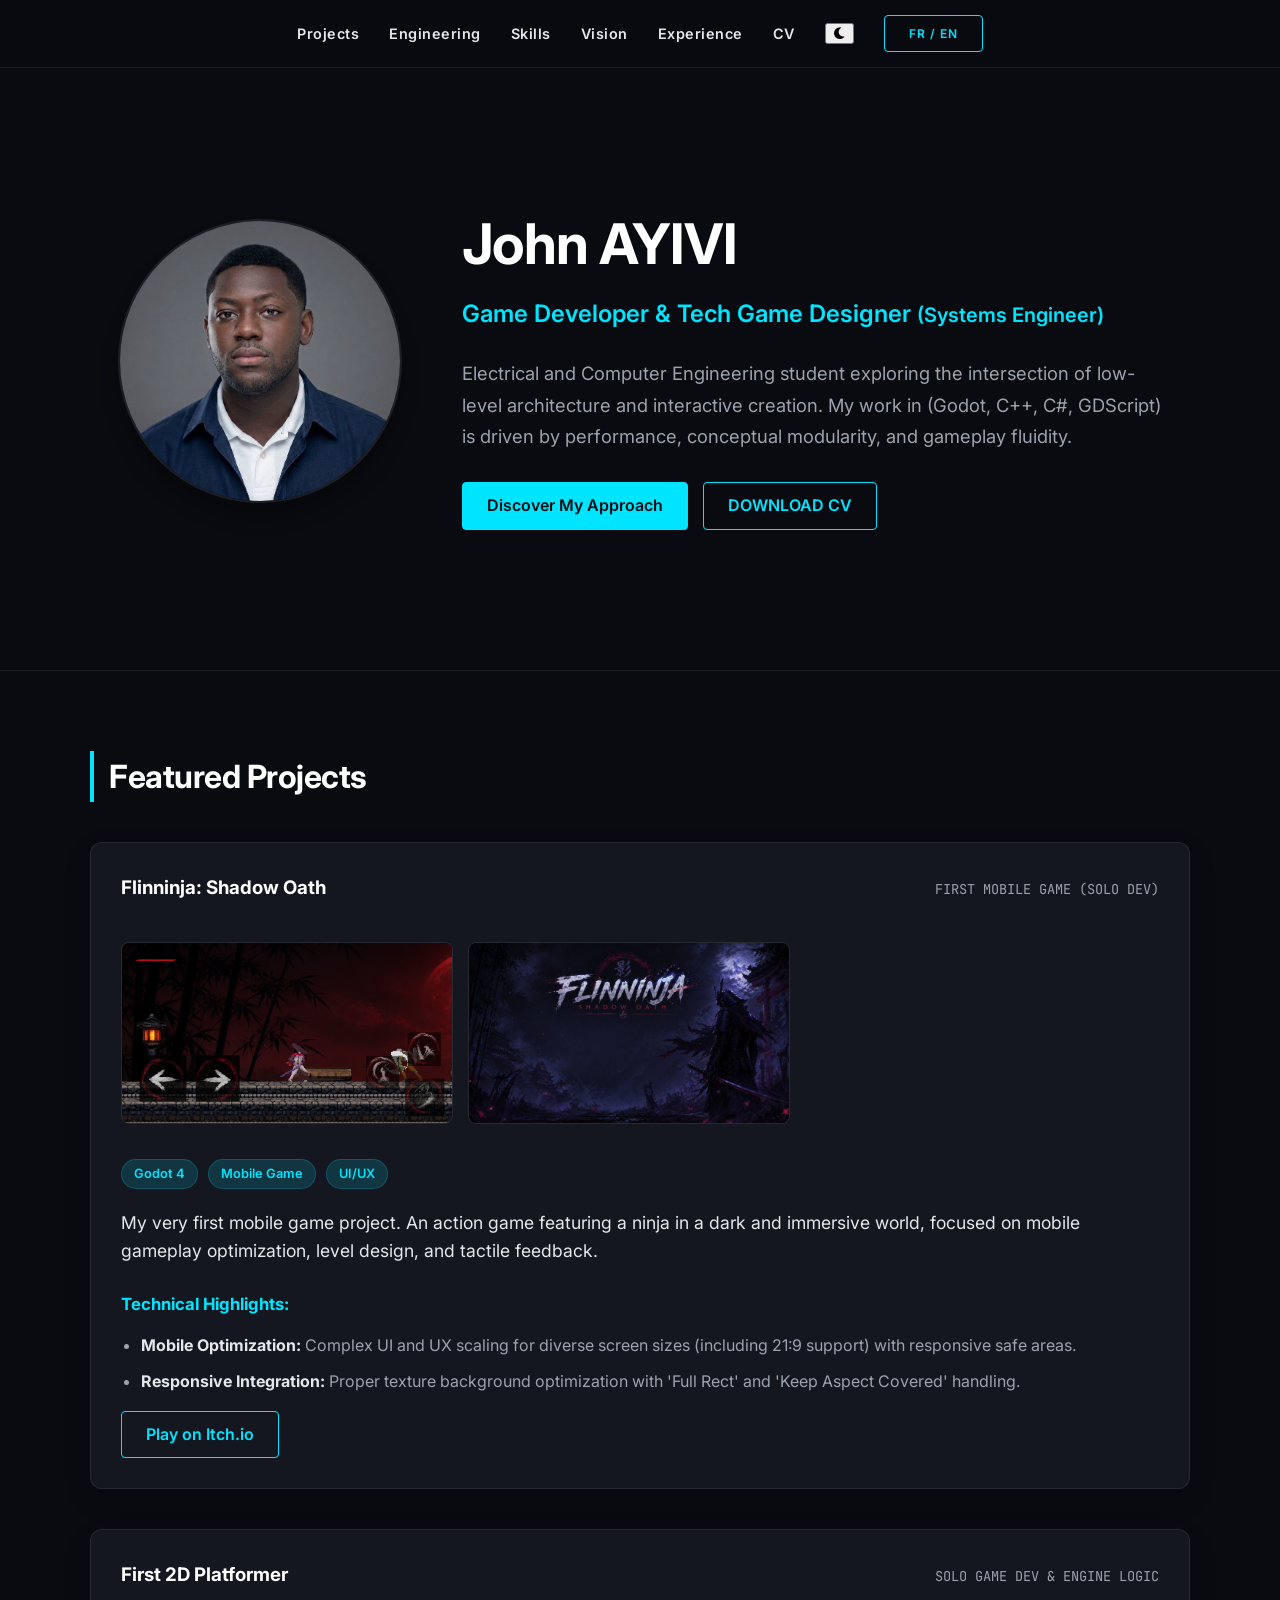
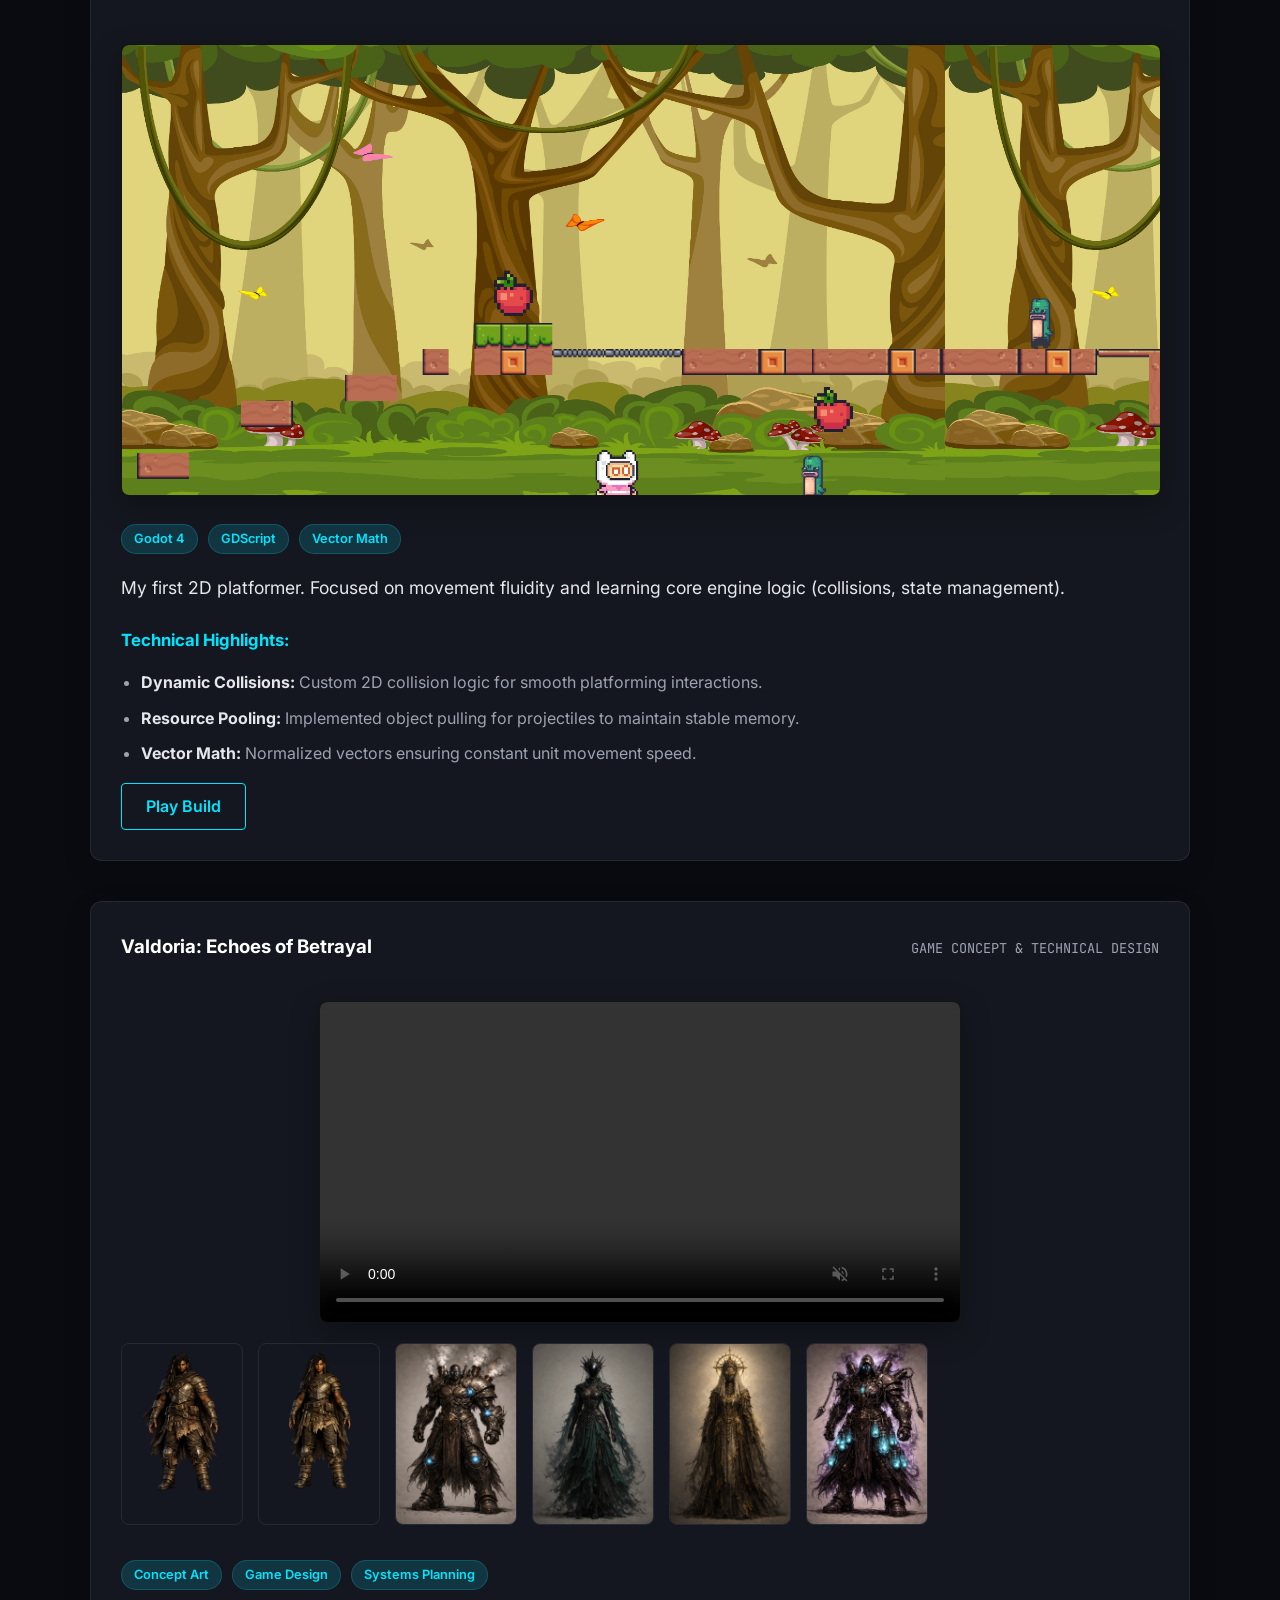
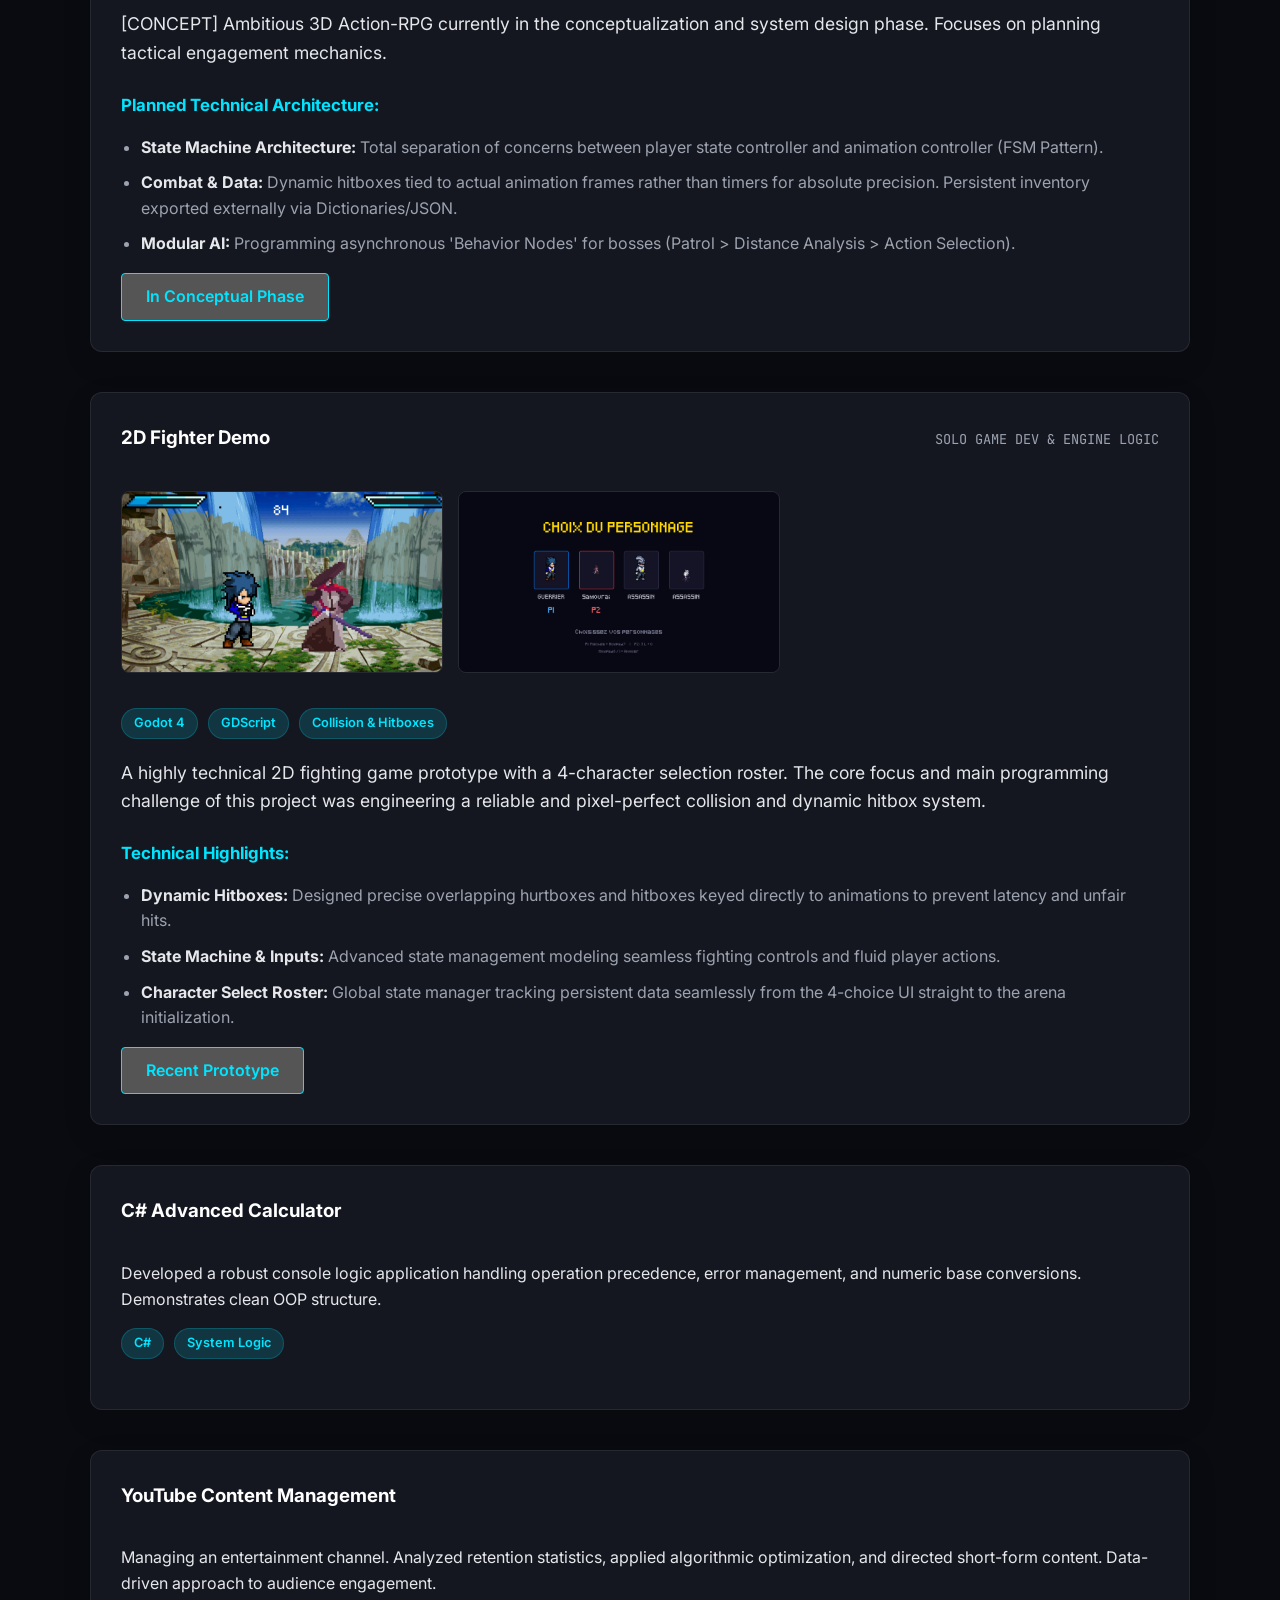
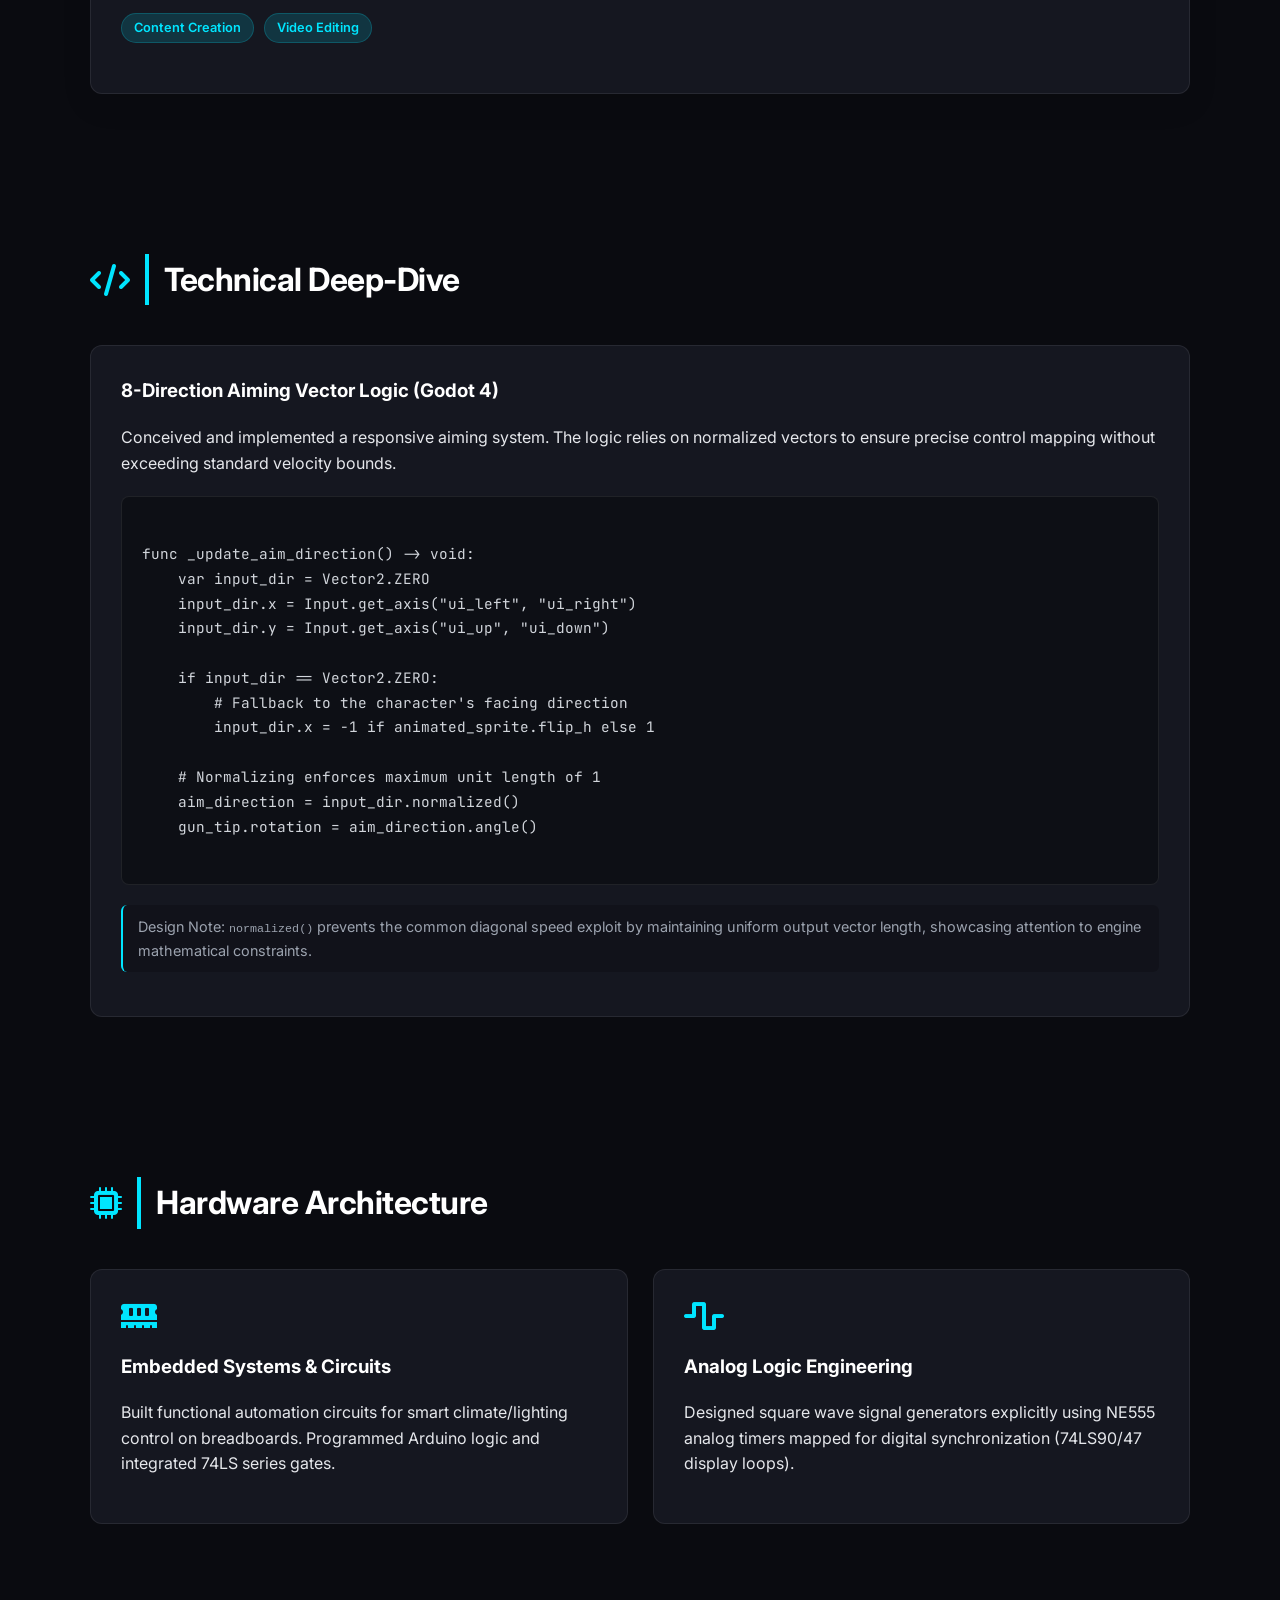
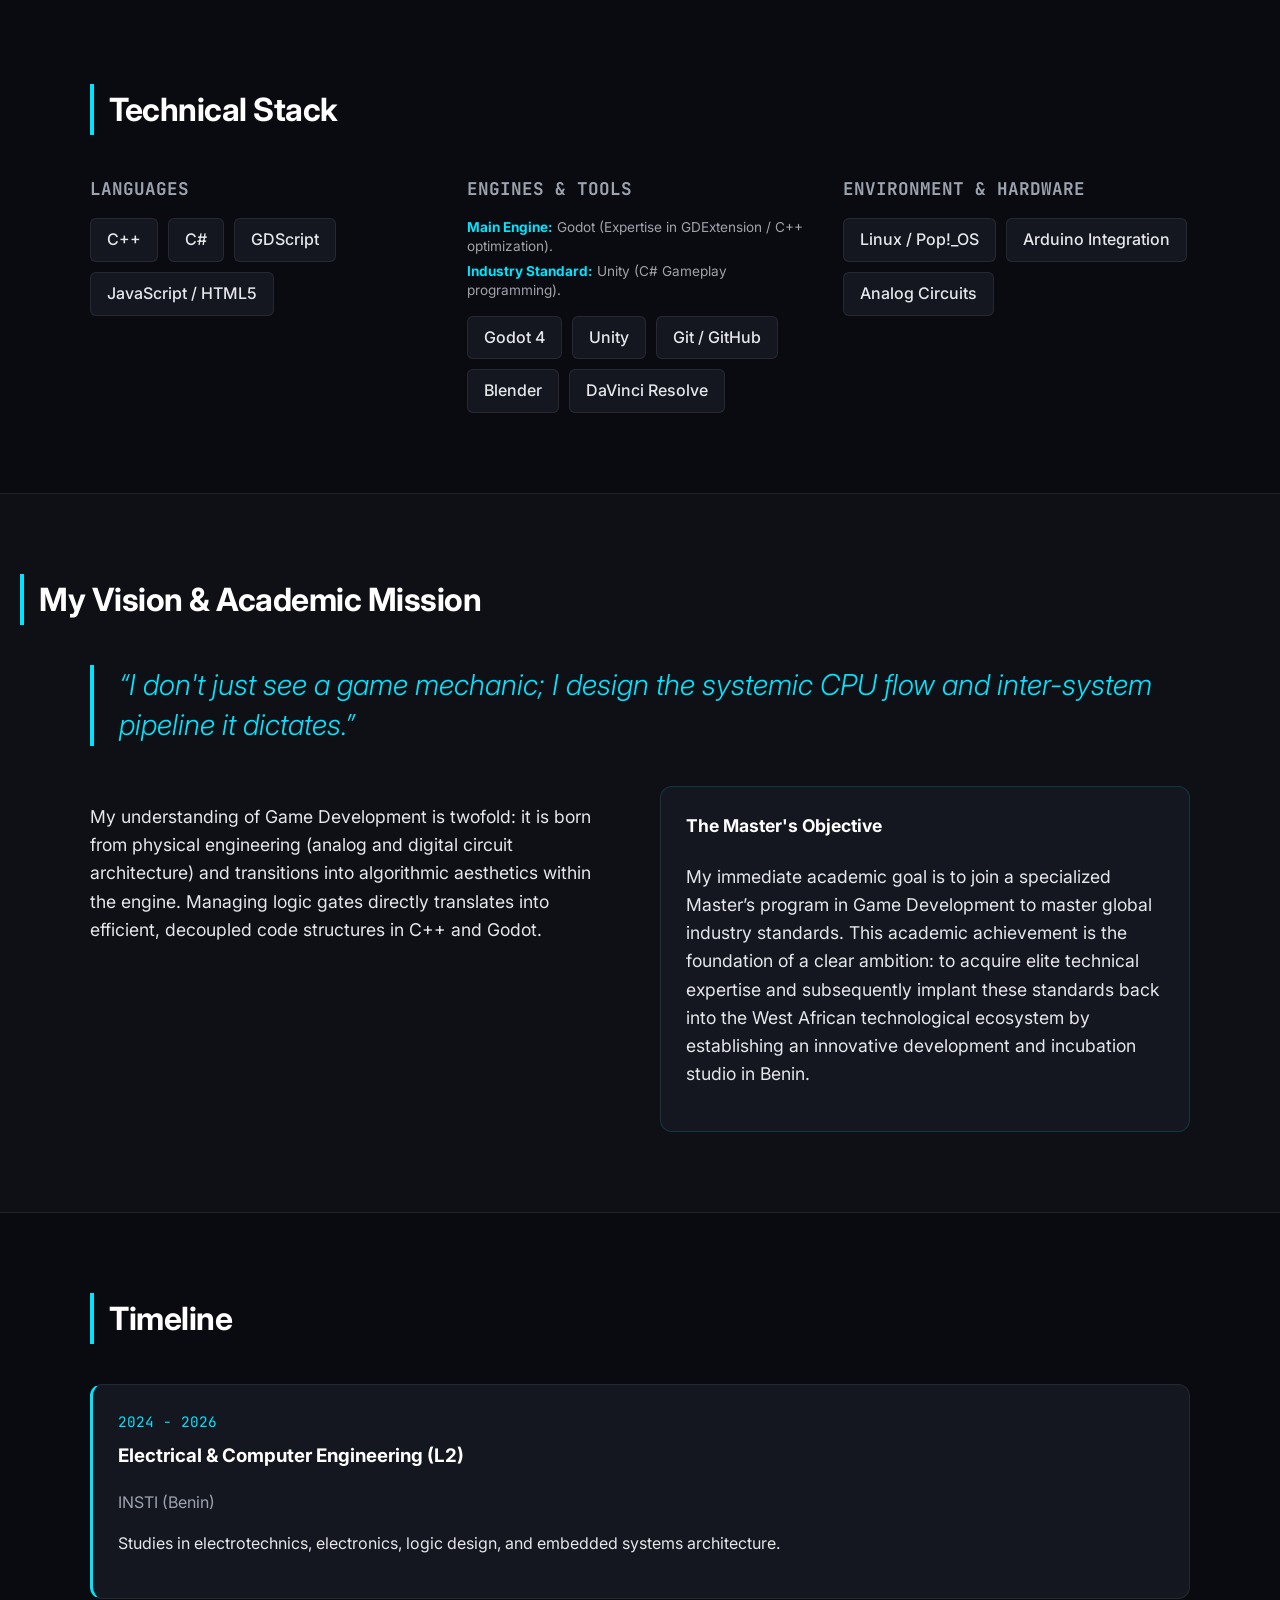
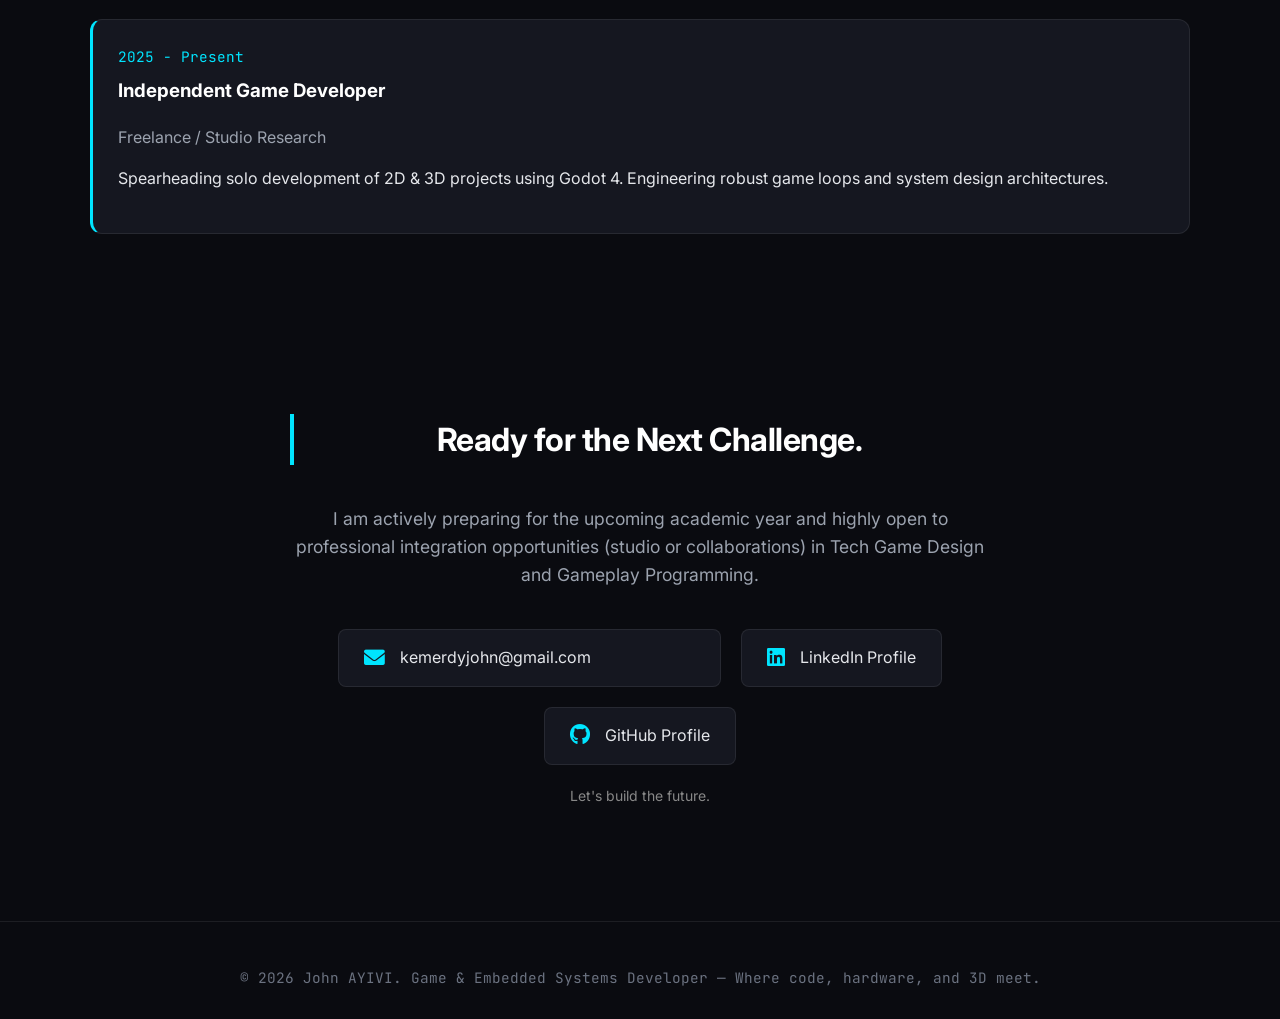
==== commit ebd90fa4: "feat: add Flinninja mobile game to portfolio" ====
--- a/index.html
+++ b/index.html
@@ -62,6 +62,49 @@
     <section id="projects">
         <h2 class="section-title" data-en="Featured Projects" data-fr="Projets Phares">Projets Phares</h2>
         <div class="projects-grid">
+
+            <div class="project-card case-study">
+                <div class="project-header">
+                    <h3 data-en="Flinninja: Shadow Oath" data-fr="Flinninja: Shadow Oath">Flinninja: Shadow Oath</h3>
+                    <span class="project-role" data-en="First Mobile Game (Solo Dev)"
+                        data-fr="Premier Jeu Mobile (Solo Dev)">Premier Jeu Mobile (Solo Dev)</span>
+                </div>
+
+                <div class="project-carousel">
+                    <img src="FlinninjaGame.png" alt="Flinninja Hero Image" loading="lazy">
+                    <img src="Flinninja.png" alt="Flinninja Screenshot" loading="lazy">
+                </div>
+
+                <div class="project-stack">
+                    <span class="tech-badge">Godot 4</span>
+                    <span class="tech-badge">Mobile Game</span>
+                    <span class="tech-badge">UI/UX</span>
+                </div>
+
+                <p class="project-pitch"
+                    data-en="My very first mobile game project. An action game featuring a ninja in a dark and immersive world, focused on mobile gameplay optimization, level design, and tactile feedback."
+                    data-fr="Mon tout premier jeu mobile. Un jeu d'action mettant en scène un ninja dans un univers sombre et immersif, pensé pour l'ergonomie des contrôles tactiles et l'optimisation mobile.">
+                    Mon tout premier jeu mobile. Un jeu d'action mettant en scène un ninja dans un univers sombre et immersif, pensé pour l'ergonomie des contrôles tactiles et l'optimisation mobile.</p>
+
+                <div class="project-details-list">
+                    <h4 data-en="Technical Highlights:" data-fr="Points Techniques :">Points Techniques :</h4>
+                    <ul>
+                        <li data-en="<strong>Mobile Optimization:</strong> Complex UI and UX scaling for diverse screen sizes (including 21:9 support) with responsive safe areas."
+                            data-fr="<strong>Optimisation Mobile :</strong> Mise à l'échelle complexe de l'UI/UX pour divers ratios d'écran (support 21:9) avec protection des safe areas sur mobile.">
+                            <strong>Optimisation Mobile :</strong> Mise à l'échelle complexe de l'UI/UX pour divers ratios d'écran (support 21:9) avec protection des safe areas sur mobile.
+                        </li>
+                        <li data-en="<strong>Responsive Integration:</strong> Proper texture background optimization with 'Full Rect' and 'Keep Aspect Covered' handling."
+                            data-fr="<strong>Intégration Responsive :</strong> Optimisation des textures d'arrière-plan avec la gestion stricte du 'Full Rect' et 'Keep Aspect Covered'.">
+                            <strong>Intégration Responsive :</strong> Optimisation des textures d'arrière-plan avec la gestion stricte du 'Full Rect' et 'Keep Aspect Covered'.
+                        </li>
+                    </ul>
+                </div>
+
+                <div class="project-links">
+                    <a href="https://kemerdyjohn.itch.io/flinninja" target="_blank" class="ui-btn itch-btn"
+                        data-en="Play on Itch.io" data-fr="Jouer sur Itch.io"><i class="fab fa-itch-io"></i> Jouer sur Itch.io</a>
+                </div>
+            </div>
 
             <div class="project-card case-study">
                 <div class="project-header">
